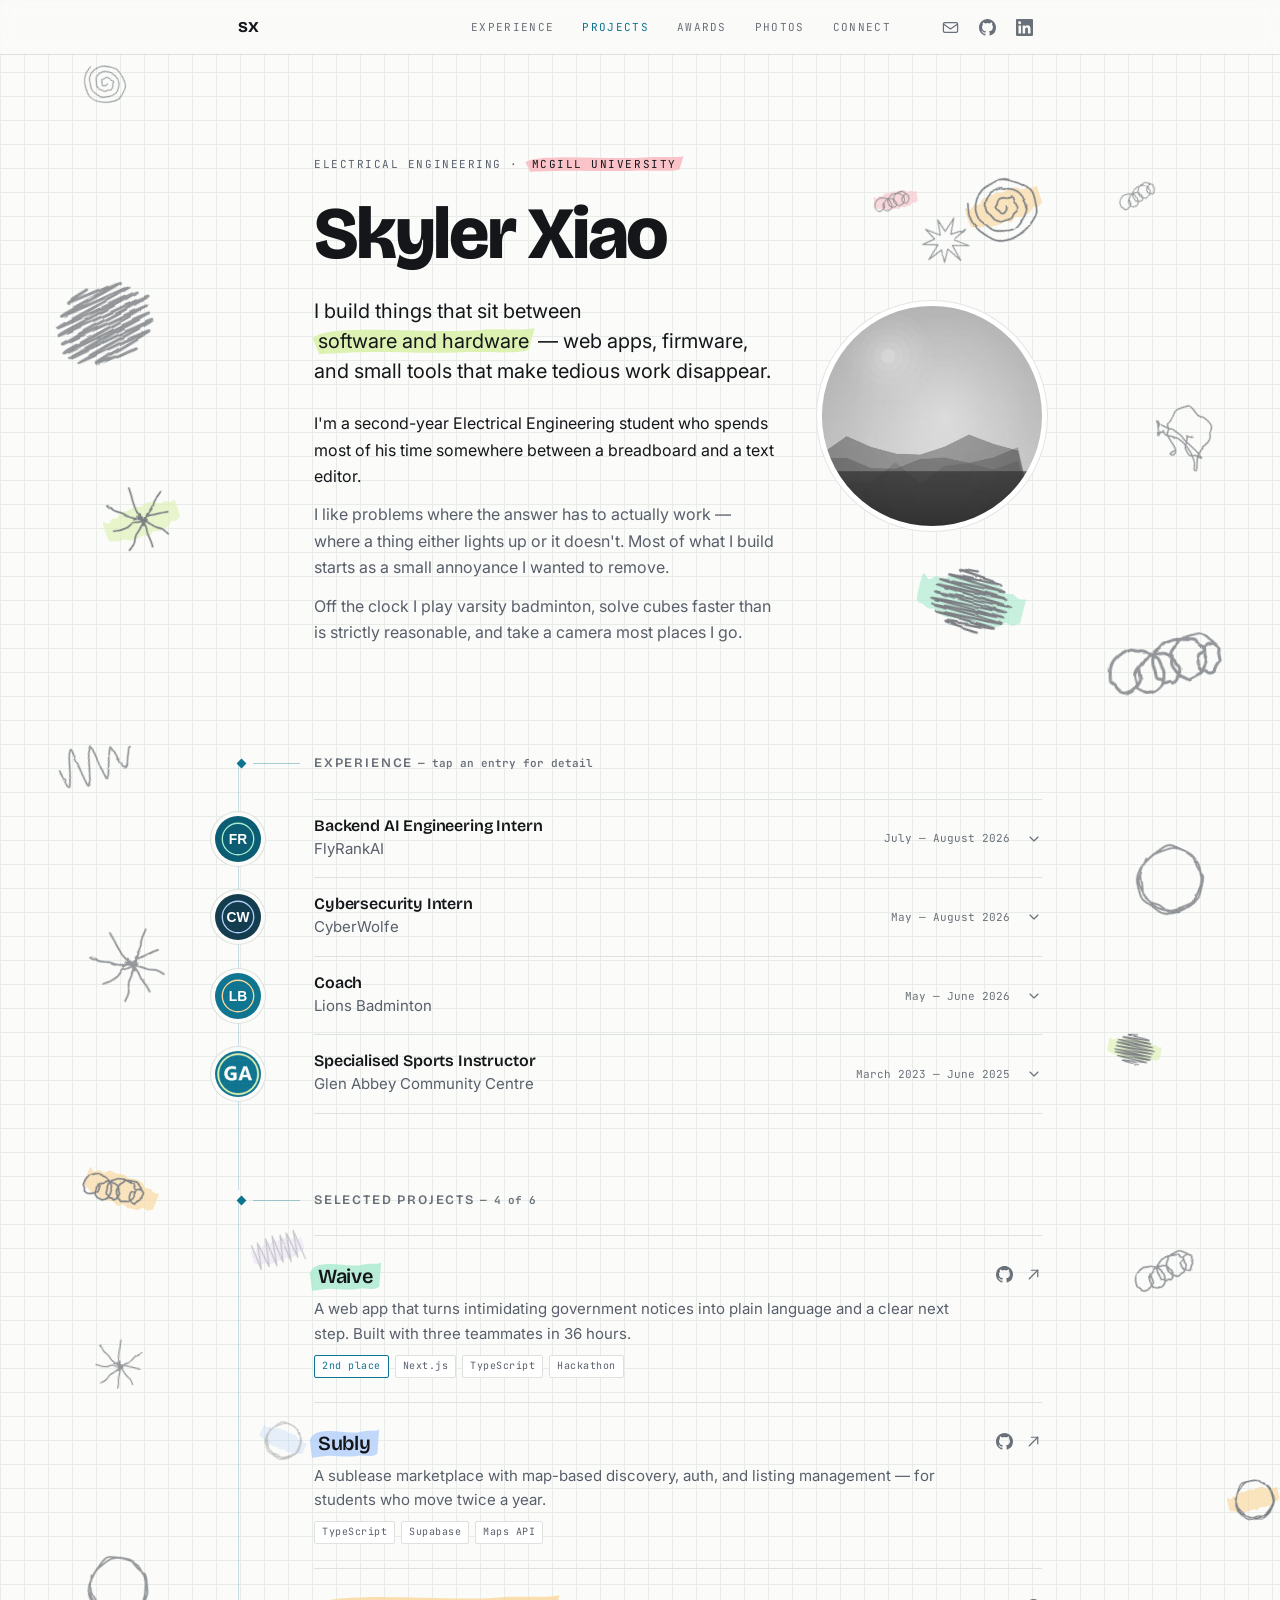
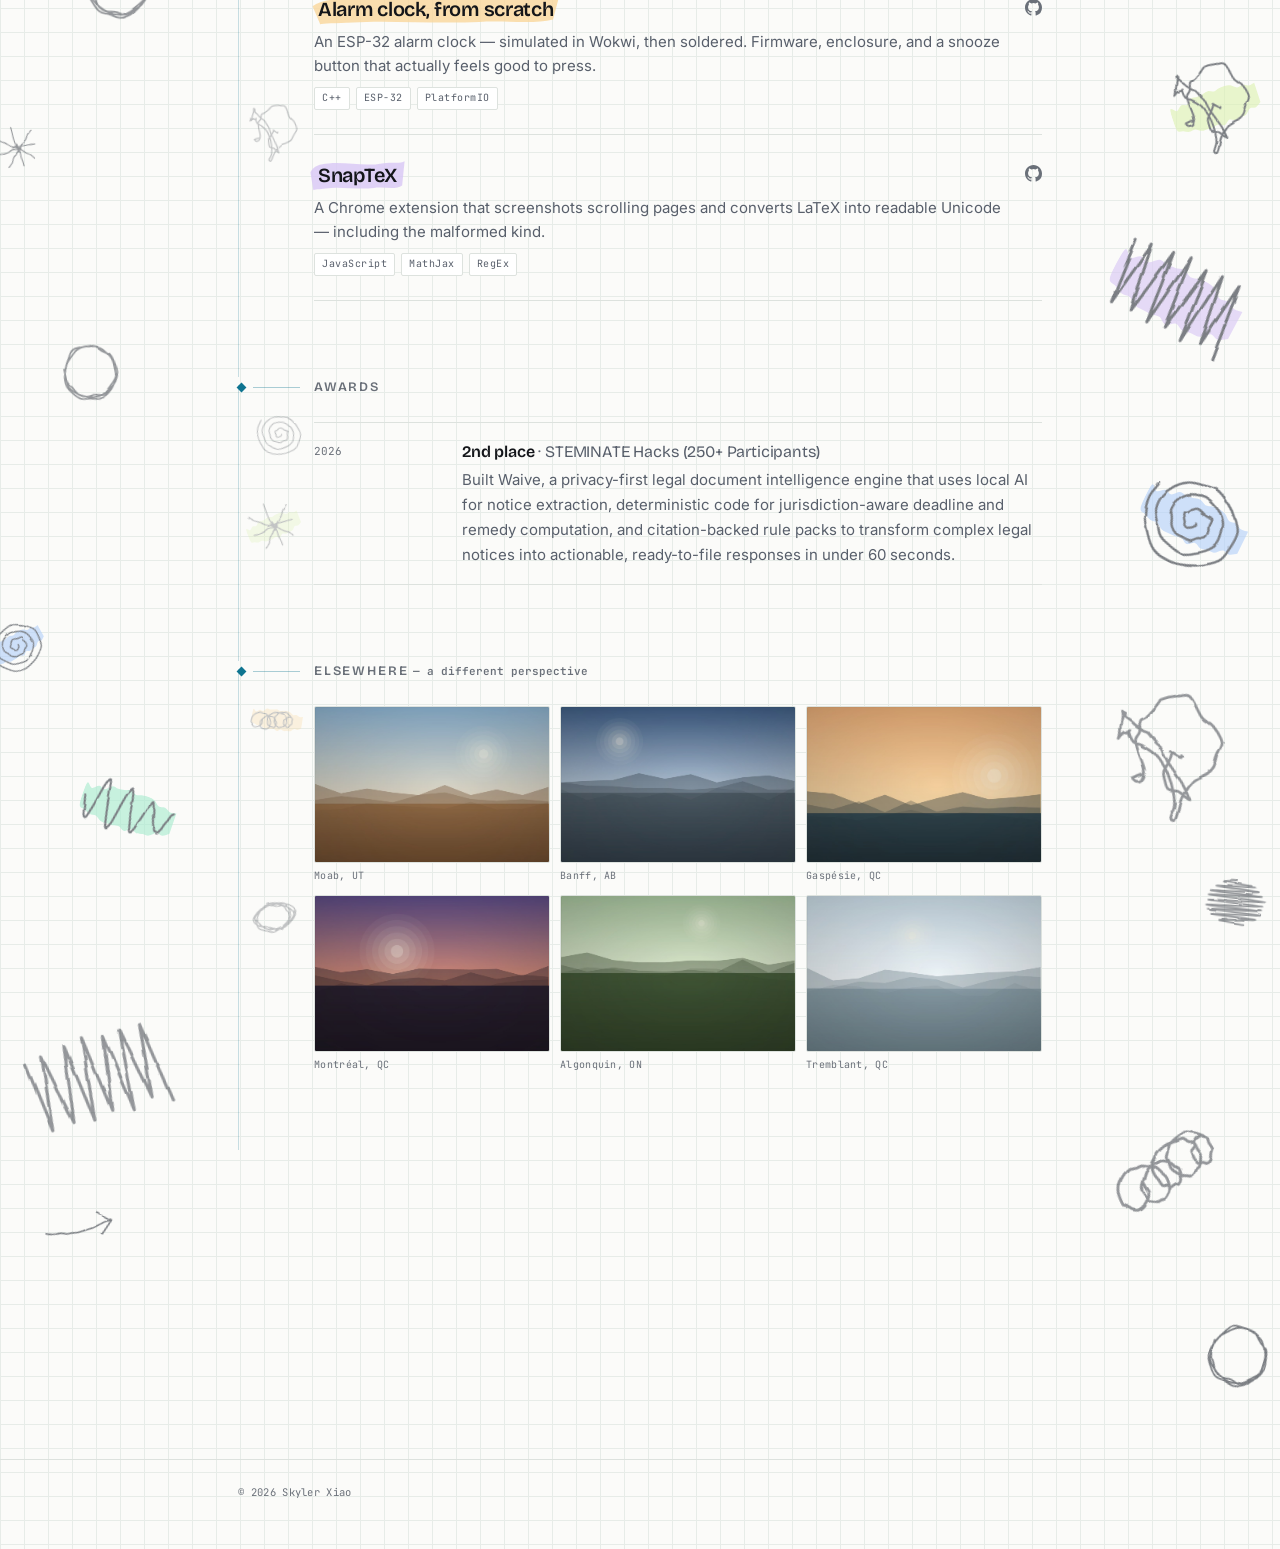
==== index.html @ d84a4ed4 "Some text changes and revert previous commit" ====
<!DOCTYPE html>
<html lang="en" class="no-js">
<head>
  <meta charset="UTF-8">
  <meta name="viewport" content="width=device-width, initial-scale=1.0">
  <title>Skyler Xiao — Electrical Engineering @ McGill</title>
  <meta name="description" content="Electrical Engineering student at McGill University building software, embedded systems, and data tools.">
  <meta name="author" content="Skyler Xiao">
  <link rel="canonical" href="https://skylerxiao.ca/">
  <meta name="theme-color" content="#FBFBF9">

  <!-- Flag JS as available before first paint, so the reveal animations can
       start hidden without risking a blank page. If script.js never runs
       (blocked, failed, errored) it never disarms this timer, and the page
       falls back to showing everything. -->
  <script>
    document.documentElement.className = 'js';
    window.revealFailsafe = setTimeout(function () {
      document.documentElement.className = 'no-js';
    }, 4000);
  </script>

  <!-- Open Graph / Twitter -->
  <meta property="og:type" content="website">
  <meta property="og:url" content="https://skylerxiao.ca/">
  <meta property="og:title" content="Skyler Xiao — Electrical Engineering @ McGill">
  <meta property="og:description" content="Electrical Engineering student at McGill University building software, embedded systems, and data tools.">
  <meta property="og:image" content="https://skylerxiao.ca/og-image.png">
  <meta property="og:image:width" content="1200">
  <meta property="og:image:height" content="630">
  <meta property="og:image:alt" content="Skyler Xiao — Electrical Engineering at McGill University">
  <meta property="og:site_name" content="Skyler Xiao">
  <meta name="twitter:card" content="summary_large_image">
  <meta name="twitter:title" content="Skyler Xiao — Electrical Engineering @ McGill">
  <meta name="twitter:description" content="Electrical Engineering student at McGill University building software, embedded systems, and data tools.">
  <meta name="twitter:image" content="https://skylerxiao.ca/og-image.png">

  <link rel="apple-touch-icon" sizes="180x180" href="/apple-touch-icon.png">
  <link rel="icon" type="image/png" sizes="32x32" href="/favicon-32x32.png">
  <link rel="icon" type="image/png" sizes="16x16" href="/favicon-16x16.png">
  <link rel="icon" href="/favicon.ico">
  <link rel="manifest" href="/site.webmanifest">
  <link rel="preconnect" href="https://fonts.googleapis.com">
  <link rel="preconnect" href="https://fonts.gstatic.com" crossorigin>
  <link href="https://fonts.googleapis.com/css2?family=Bricolage+Grotesque:opsz,wght@12..96,600;12..96,800&family=Inter:wght@400;500&family=JetBrains+Mono:wght@400;500&display=swap" rel="stylesheet">
  <link rel="stylesheet" href="style.css">

  <script type="application/ld+json">
  {
    "@context": "https://schema.org",
    "@type": "Person",
    "name": "Skyler Xiao",
    "url": "https://skylerxiao.ca/",
    "email": "mailto:skyler.xiao@mail.mcgill.ca",
    "jobTitle": "Electrical Engineering Student",
    "description": "Electrical Engineering student at McGill University building software, embedded systems, and data tools.",
    "alumniOf": {
      "@type": "CollegeOrUniversity",
      "name": "McGill University",
      "url": "https://www.mcgill.ca/"
    },
    "knowsAbout": ["Electrical Engineering", "Embedded Systems", "Software Development", "TypeScript", "Python", "C++"],
    "sameAs": [
      "https://github.com/skiller99668",
      "https://www.linkedin.com/in/skyler-xiao-434a28331"
    ]
  }
  </script>
</head>
<body>

<!-- ═══════════════════════════════════════════════════════════
     ICON SPRITE — defined once, referenced everywhere.
     Add an icon: drop a <symbol id="i-name"> here, then use
       <svg class="icon"><use href="#i-name"></use></svg>
     ═══════════════════════════════════════════════════════════ -->
<svg class="sprite" aria-hidden="true" focusable="false" xmlns="http://www.w3.org/2000/svg">
  <!-- Boil frames. Three copies of one noise field, differing only by seed,
       so the same path lands in three slightly different places. Cycling
       them is how hand-drawn animation "boils" — the drawing is the same,
       the hand is not. numOctaves layers fine grain over the slow wobble,
       so the line reads as pen rather than as a wavy vector. -->
  <filter id="boil-1" x="-25%" y="-25%" width="150%" height="150%" color-interpolation-filters="sRGB">
    <feTurbulence type="fractalNoise" baseFrequency="0.06" numOctaves="2" seed="3" result="n"/>
    <feDisplacementMap in="SourceGraphic" in2="n" scale="3" xChannelSelector="R" yChannelSelector="G"/>
  </filter>
  <filter id="boil-2" x="-25%" y="-25%" width="150%" height="150%" color-interpolation-filters="sRGB">
    <feTurbulence type="fractalNoise" baseFrequency="0.06" numOctaves="2" seed="17" result="n"/>
    <feDisplacementMap in="SourceGraphic" in2="n" scale="3" xChannelSelector="R" yChannelSelector="G"/>
  </filter>
  <filter id="boil-3" x="-25%" y="-25%" width="150%" height="150%" color-interpolation-filters="sRGB">
    <feTurbulence type="fractalNoise" baseFrequency="0.06" numOctaves="2" seed="31" result="n"/>
    <feDisplacementMap in="SourceGraphic" in2="n" scale="3" xChannelSelector="R" yChannelSelector="G"/>
  </filter>

  <symbol id="i-github" viewBox="0 0 24 24">
    <path fill="currentColor" stroke="none" d="M12 0C5.37 0 0 5.37 0 12c0 5.3 3.44 9.8 8.21 11.39.6.11.79-.26.79-.58v-2.23c-3.34.73-4.03-1.42-4.03-1.42-.55-1.39-1.34-1.76-1.34-1.76-1.09-.74.08-.73.08-.73 1.21.09 1.84 1.24 1.84 1.24 1.07 1.83 2.81 1.3 3.49 1 .11-.78.42-1.31.76-1.61-2.66-.3-5.47-1.33-5.47-5.93 0-1.31.47-2.38 1.24-3.22-.13-.3-.54-1.52.11-3.18 0 0 1.01-.32 3.3 1.23a11.5 11.5 0 0 1 6.01 0c2.29-1.55 3.3-1.23 3.3-1.23.65 1.66.24 2.88.12 3.18.77.84 1.23 1.91 1.23 3.22 0 4.61-2.81 5.62-5.48 5.92.43.37.82 1.1.82 2.22v3.29c0 .32.19.7.8.58A12 12 0 0 0 24 12c0-6.63-5.37-12-12-12z"/>
  </symbol>
  <symbol id="i-linkedin" viewBox="0 0 24 24">
    <path fill="currentColor" stroke="none" d="M20.45 20.45h-3.56v-5.57c0-1.33-.02-3.04-1.85-3.04-1.85 0-2.14 1.45-2.14 2.94v5.67H9.35V9h3.41v1.56h.05c.48-.9 1.64-1.85 3.37-1.85 3.6 0 4.27 2.37 4.27 5.46v6.28zM5.34 7.43a2.07 2.07 0 1 1 0-4.13 2.07 2.07 0 0 1 0 4.13zm1.78 13.02H3.56V9h3.56v11.45zM22.22 0H1.77C.79 0 0 .77 0 1.73v20.54C0 23.23.79 24 1.77 24h20.45c.98 0 1.78-.77 1.78-1.73V1.73C24 .77 23.2 0 22.22 0z"/>
  </symbol>
  <!-- Three overlapping dots. Filled flat they merge into one blob, so
       fill-rule evenodd punches the overlaps out — which is how the mark
       reads when it has one colour instead of three. -->
  <symbol id="i-letterboxd" viewBox="0 0 24 24">
    <path fill="currentColor" stroke="none" fill-rule="evenodd" d="M1.2 12a5.4 5.4 0 1 0 10.8 0 5.4 5.4 0 1 0-10.8 0M6.6 12a5.4 5.4 0 1 0 10.8 0 5.4 5.4 0 1 0-10.8 0M12 12a5.4 5.4 0 1 0 10.8 0 5.4 5.4 0 1 0-10.8 0"/>
  </symbol>
  <symbol id="i-devpost" viewBox="0 0 24 24">
    <path fill="currentColor" stroke="none" d="M6.002 1.61L0 12.004 6.002 22.39h11.996L24 12.004 17.998 1.61H6.002zm1.593 4.084h3.947c3.605 0 6.276 1.695 6.276 6.31 0 4.436-3.21 6.302-6.456 6.302H7.595V5.694zm2.517 2.449v7.714h1.241c2.646 0 3.862-1.55 3.862-3.861.009-2.569-1.096-3.853-3.767-3.853H10.112z"/>
  </symbol>
  <symbol id="i-instagram" viewBox="0 0 24 24">
    <path fill="currentColor" stroke="none" d="M12 2.16c3.2 0 3.58.01 4.85.07 1.17.05 1.8.25 2.23.41.56.22.96.48 1.38.9.42.42.68.82.9 1.38.16.42.36 1.06.41 2.23.06 1.27.07 1.65.07 4.85s-.01 3.58-.07 4.85c-.06 1.17-.26 1.8-.42 2.23-.22.56-.48.96-.9 1.38-.42.42-.82.68-1.38.9-.42.16-1.07.36-2.24.41-1.27.06-1.65.07-4.86.07s-3.59-.01-4.86-.07c-1.17-.06-1.82-.26-2.24-.42-.57-.22-.96-.48-1.38-.9-.42-.42-.69-.82-.9-1.38-.16-.42-.36-1.07-.42-2.24-.04-1.26-.06-1.65-.06-4.84s.02-3.59.06-4.86c.06-1.17.26-1.81.42-2.23.21-.57.48-.96.9-1.38.42-.42.81-.69 1.38-.9.42-.17 1.05-.36 2.22-.42 1.28-.05 1.65-.06 4.86-.06zM12 0C8.74 0 8.33.02 7.05.07c-1.28.06-2.15.26-2.91.56-.79.3-1.46.72-2.13 1.38C1.34 2.68.93 3.35.63 4.14.33 4.9.13 5.78.07 7.05.01 8.33 0 8.74 0 12s.02 3.67.07 4.95c.06 1.28.26 2.15.56 2.91.31.79.72 1.46 1.38 2.13.67.67 1.34 1.08 2.13 1.38.76.3 1.64.5 2.91.56C8.33 23.99 8.74 24 12 24s3.67-.02 4.95-.07c1.28-.06 2.15-.26 2.91-.56.79-.31 1.46-.72 2.13-1.38.67-.67 1.08-1.34 1.38-2.13.3-.76.5-1.64.56-2.91.06-1.28.07-1.69.07-4.95s-.02-3.67-.07-4.95c-.06-1.28-.26-2.15-.56-2.91-.31-.79-.72-1.46-1.38-2.13C21.32 1.35 20.65.93 19.86.63c-.76-.3-1.64-.5-2.91-.56C15.67.01 15.26 0 12 0zm0 5.84a6.16 6.16 0 1 0 0 12.32 6.16 6.16 0 0 0 0-12.32zM12 16a4 4 0 1 1 0-8 4 4 0 0 1 0 8zm7.85-10.41a1.44 1.44 0 1 1-2.88 0 1.44 1.44 0 0 1 2.88 0z"/>
  </symbol>
  <symbol id="i-spotify" viewBox="0 0 24 24">
    <path fill="currentColor" stroke="none" d="M12 0C5.4 0 0 5.4 0 12s5.4 12 12 12 12-5.4 12-12S18.66 0 12 0zm5.52 17.34c-.24.36-.66.48-1.02.24-2.82-1.74-6.36-2.1-10.56-1.14-.42.12-.78-.18-.9-.54-.12-.42.18-.78.54-.9 4.56-1.02 8.52-.6 11.64 1.32.42.18.48.66.3 1.02zm1.44-3.3c-.3.42-.84.6-1.26.3-3.24-1.98-8.16-2.58-11.94-1.38-.48.12-1.02-.12-1.14-.6-.12-.48.12-1.02.6-1.14 4.32-1.32 9.72-.66 13.44 1.62.36.18.54.78.3 1.2zm.12-3.36C15.24 8.4 8.82 8.16 5.16 9.3c-.6.18-1.2-.18-1.38-.72-.18-.6.18-1.2.72-1.38 4.26-1.26 11.28-1.02 15.72 1.62.54.3.72 1.02.42 1.56-.3.42-1.02.6-1.56.3z"/>
  </symbol>
  <symbol id="i-mail" viewBox="0 0 24 24">
    <path d="M4 5h16a2 2 0 0 1 2 2v10a2 2 0 0 1-2 2H4a2 2 0 0 1-2-2V7a2 2 0 0 1 2-2z"/>
    <polyline points="22,7 12,14 2,7"/>
  </symbol>
  <symbol id="i-download" viewBox="0 0 24 24">
    <path d="M12 3v12"/><polyline points="7,10 12,15 17,10"/><path d="M3 20h18"/>
  </symbol>
  <symbol id="i-arrow" viewBox="0 0 24 24">
    <line x1="6" y1="18" x2="18" y2="6"/><polyline points="9,6 18,6 18,15"/>
  </symbol>
  <symbol id="i-chev" viewBox="0 0 24 24">
    <polyline points="6,9 12,15 18,9"/>
  </symbol>

  <!-- ── Margin doodles ──────────────────────────────────────
       Biro scrawl: the marks you make in a margin while thinking
       about something else. Each one is a continuous gesture that
       overshoots and doubles back without ever closing on itself
       — a lap that lands exactly on the one before it reads as
       drawn, not as scribbled, so every lap is jittered off the
       last.

       Generated rather than drawn by hand, from a seeded noise
       walk, because that irregularity is the whole effect and
       hand-authored curves come out far too tidy. To reshape
       one, edit its function in tools/gen-doodles.mjs and paste
       the output back over this block — don't nudge the numbers
       here, they are output and won't survive the next re-emit.

       Stroke only, no fills: these are lines, not figures. Stroke
       styling lives in CSS; `currentColor` picks up --pencil.    -->

  <!-- Fast oval scrawl, laps drifting off each other. -->
  <symbol id="d-scrawl" viewBox="0 0 100 100">
    <path d="M82.8 49.6C82.1 51.1 80.7 55.8 78.7 58.4C76.7 61 74 63.4 70.8 65.3C67.7 67.1 63.9 68.4 59.8 69.5C55.6 70.6 50.5 72.5 46 71.8C41.4 71.1 36.8 67.1 32.6 65.3C28.3 63.5 23.6 63 20.6 61.1C17.6 59.2 15.6 56.3 14.7 53.8C13.8 51.4 13.8 48.8 15.4 46.6C17 44.3 21.1 42.6 24.3 40.4C27.5 38.3 31 35.4 34.6 33.6C38.2 31.8 42.1 30 46.1 29.7C50 29.5 54.3 31.2 58.1 32.1C61.9 33 66.6 33.4 69 35.1C71.4 36.8 71.4 39.4 72.4 42C73.5 44.6 75.5 47.5 75.2 50.5C74.9 53.6 72 57.1 70.7 60.2C69.5 63.3 69.8 67 67.6 69.2C65.4 71.3 61 72.5 57.4 73C53.8 73.4 49.7 72.2 45.8 71.8C41.9 71.3 37.5 71.8 34.1 70.3C30.7 68.7 27.8 65.3 25.6 62.6C23.3 59.9 22.1 57.1 20.6 54.3C19.1 51.6 15.9 48.7 16.3 46.3C16.7 43.8 20.1 41.7 23.1 39.6C26.1 37.6 30.4 35.2 34.4 34.1C38.4 32.9 42.9 32.4 47.3 32.5C51.7 32.5 56.9 33.6 60.9 34.3C64.9 35 67.9 35.3 71.2 36.8C74.5 38.3 78.5 40.6 80.6 43.2C82.7 45.8 84.1 49.2 83.8 52.4C83.4 55.5 81 59.2 78.3 62C75.7 64.8 71.6 67.3 67.9 69.2C64.2 71.2 60.2 73.1 56.3 73.6C52.4 74 48.6 72.7 44.6 71.9C40.7 71.1 35.6 70.2 32.5 68.9C29.4 67.5 28.1 66.2 26.1 63.8C24.2 61.5 21.7 57.7 20.9 54.8C20.2 52 20.6 49.2 21.7 46.6C22.8 43.9 25.5 41.1 27.6 39.1C29.7 37 31.4 35.4 34.4 34.2C37.5 33.1 42.2 32.3 46 32.2C49.8 32.1 53.6 32.5 57.2 33.6C60.9 34.7 65.1 37.2 68 39C70.9 40.7 72.4 41.8 74.4 44.1C76.4 46.3 79.6 49.7 80.1 52.5C80.7 55.4 79.5 58.5 77.6 61C75.6 63.6 72 65.8 68.3 67.8C64.7 69.7 60.1 71.1 55.6 72.5C51.1 73.9 45.7 76.4 41.5 76.3C37.3 76.1 34 73.5 30.3 71.7C26.6 69.8 21.5 67.9 19.5 65.2C17.4 62.5 18.4 58.7 18 55.7C17.7 52.6 16.3 49.3 17.5 46.7C18.7 44.2 22 42.4 25.1 40.4C28.3 38.4 32.7 36.1 36.3 34.8C39.8 33.6 42.9 32.7 46.2 33.1C49.5 33.5 52.8 36 56.2 37.1C59.7 38.1 64.5 37.8 66.8 39.4C69 41 68.3 44.2 69.6 46.7C70.8 49.1 73.7 51.5 74.2 53.9C74.7 56.2 74.2 58.6 72.4 60.8C70.5 63.1 65.9 65.5 63.1 67.4C60.2 69.3 58.5 71.1 55.4 72.3C52.4 73.5 46.5 74.1 44.7 74.5"/>
  </symbol>

  <!-- Spiral wound outward from the middle. -->
  <symbol id="d-coil" viewBox="0 0 100 100">
    <path d="M52.8 50C52.9 50.2 53.3 50.8 53.3 51.2C53.3 51.6 52.9 51.9 52.7 52.4C52.4 52.8 52.4 53.5 52 54C51.6 54.5 51 54.9 50.3 55.4C49.5 55.9 48.4 56.9 47.5 57C46.5 57.1 45.1 56.7 44.5 56.1C43.8 55.4 43.9 54.1 43.4 53.2C42.9 52.4 42.1 51.8 41.6 50.8C41 49.8 39.9 48.3 40.1 47.3C40.3 46.3 42.1 45.8 42.9 44.8C43.7 43.9 43.9 42.7 44.8 41.7C45.7 40.8 46.9 39.4 48.2 39C49.5 38.6 51.2 39 52.6 39.4C54 39.7 54.9 40.6 56.6 41.1C58.2 41.6 61.4 41.2 62.5 42.2C63.6 43.3 62.6 45.8 63 47.5C63.4 49.2 64.7 50.7 64.9 52.5C65.2 54.3 65.3 56.9 64.3 58.3C63.2 59.8 60.5 60.1 58.8 61.3C57.2 62.5 56.1 64.8 54.3 65.5C52.5 66.3 50.1 65.8 47.9 65.8C45.7 65.7 43.1 66.1 40.9 65.4C38.8 64.6 36.6 63.1 35.2 61.4C33.8 59.7 33.3 57.4 32.3 55.2C31.2 53.1 29.2 50.9 28.8 48.5C28.4 46.1 29 43.2 29.9 40.8C30.8 38.3 32.3 35.6 34.3 33.7C36.3 31.8 39.2 30.5 41.9 29.5C44.6 28.5 47.7 27.6 50.6 27.7C53.4 27.8 56.3 29 59.1 30C61.9 31.1 64.8 32.1 67.2 33.8C69.5 35.6 71.7 38.1 73.1 40.6C74.5 43.2 75.2 46.3 75.6 49.4C76.1 52.4 76.6 56 75.8 58.9C74.9 61.9 72.6 64.8 70.4 67.3C68.2 69.7 65.4 71.7 62.4 73.6C59.4 75.5 55.9 78.1 52.4 78.6C48.8 79.2 44.7 78 41 77C37.3 76 33.2 75.1 30.2 72.9C27.2 70.7 25.5 67.1 23.3 64C21.1 60.8 18.1 57.6 17.1 54C16.1 50.3 16.1 45.9 17 42C17.9 38.2 19.8 34.2 22.3 30.9C24.7 27.7 28.1 24.5 31.7 22.5C35.3 20.5 39.8 19.9 44 19C48.3 18.2 52.9 16.8 57.1 17.4C61.2 18.1 65.4 20.5 69 22.8C72.7 25 76.1 27.7 79.1 30.9C82.2 34.1 85.9 37.7 87.3 41.8C88.7 45.9 88 50.8 87.5 55.3C87 59.9 86.7 65.1 84.5 69C82.2 72.9 77.8 76.1 73.9 78.9C70 81.7 65.6 83.9 60.9 85.6C56.2 87.3 51 88.9 45.9 88.9C40.7 89 34.6 88.1 30.2 85.8C25.7 83.5 22.2 79 19 75.1C15.7 71.3 12.6 67.2 10.7 62.7C8.7 58.2 7.5 53 7.4 48C7.4 43.1 9.8 35.5 10.3 32.9"/>
  </symbol>

  <!-- Squiggle, no two humps the same. -->
  <symbol id="d-wave" viewBox="0 0 100 100">
    <path d="M7 49.6C7.3 50.8 8.2 54.5 8.9 57.1C9.5 59.6 10.1 62.9 10.7 64.9C11.4 66.8 12 68.3 12.6 68.9C13.2 69.5 13.9 69.6 14.5 68.4C15.1 67.3 15.7 64.3 16.3 61.7C17 59.2 17.6 56.5 18.2 53.3C18.8 50.1 19.5 45.8 20.1 42.4C20.7 39.1 21.3 35.5 22 33.2C22.6 30.9 23.2 29.6 23.8 28.7C24.4 27.7 25.1 26.3 25.7 27.5C26.3 28.7 26.9 33 27.6 36.1C28.2 39.1 28.8 42.5 29.4 45.9C30.1 49.2 30.7 52.9 31.3 56.1C31.9 59.3 32.6 62.3 33.2 65C33.8 67.7 34.4 71 35 72.2C35.7 73.3 36.3 72.8 36.9 72C37.5 71.2 38.2 69.7 38.8 67.2C39.4 64.8 40 60.6 40.7 57.2C41.3 53.8 41.9 50 42.5 46.6C43.1 43.2 43.8 39.2 44.4 36.8C45 34.4 45.6 33.6 46.3 32.3C46.9 31.1 47.5 29.2 48.1 29.3C48.8 29.5 49.4 31.1 50 33.1C50.6 35.1 51.2 38.3 51.9 41.4C52.5 44.6 53.1 48.9 53.7 51.9C54.4 54.9 55 57 55.6 59.5C56.2 62 56.9 65.4 57.5 66.8C58.1 68.2 58.7 68.2 59.3 67.9C60 67.6 60.6 66.7 61.2 65.1C61.8 63.5 62.5 60.6 63.1 58.3C63.7 56 64.3 53.6 65 51.1C65.6 48.7 66.2 45.4 66.8 43.4C67.4 41.4 68.1 40.7 68.7 39.2C69.3 37.7 69.9 34.5 70.6 34.4C71.2 34.3 71.8 37.3 72.4 38.6C73.1 39.8 73.7 40.1 74.3 41.8C74.9 43.5 75.6 46.8 76.2 48.8C76.8 50.8 77.4 51.9 78 53.9C78.7 55.8 79.3 59.2 79.9 60.4C80.5 61.7 81.2 61.1 81.8 61.3C82.4 61.5 83 62 83.7 61.5C84.3 61 84.9 60.1 85.5 58.4C86.1 56.7 86.8 53.4 87.4 51.4C88 49.5 88.6 48.4 89.3 46.7C89.9 44.9 90.5 42.3 91.1 41C91.8 39.7 92.7 39.4 93 39.1"/>
  </symbol>

  <!-- Scratched asterisk, arms overshooting the cross. -->
  <symbol id="d-burst" viewBox="0 0 100 100">
    <path d="M41.2 45.8C42.6 45.8 46.7 45.8 49.5 45.8C52.2 45.9 55 46 57.8 46.2C60.5 46.4 63.3 46.9 66.1 47.2C68.8 47.4 71.6 47.6 74.3 47.9C77.1 48.2 81.2 48.8 82.6 49M45.9 43.1C47 44 50.3 46.8 52.2 48.8C54.2 50.9 55.7 53.3 57.6 55.5C59.5 57.7 61.2 59.9 63.4 61.8C65.5 63.7 68.4 64.8 70.4 66.9C72.3 69 74.3 73 75 74.3M50.1 41C50.3 42.4 50.9 46.6 51.2 49.4C51.6 52.2 52.3 55 52.4 57.8C52.4 60.6 51.7 63.4 51.7 66.2C51.8 69 52.5 71.8 52.7 74.6C52.9 77.4 52.7 81.6 52.7 83M58.6 43.9C57.4 45.1 53.9 48.4 51.7 50.7C49.5 53 47.6 55.7 45.3 57.9C43 60.2 39.9 61.7 37.8 64.1C35.7 66.6 34.9 70.3 32.8 72.7C30.7 75.1 26.3 77.7 25.1 78.6M56.2 49.9C54.8 50 50.6 50.5 47.8 50.3C44.9 50.1 42 48.5 39.2 48.8C36.4 49.1 33.7 51.4 31 52C28.2 52.6 25.4 52.6 22.5 52.5C19.7 52.3 15.4 51.4 14 51.2M54.7 52.7C53.4 51.7 49.5 48.5 46.7 46.6C43.9 44.8 40.5 43.6 37.9 41.5C35.2 39.5 33.4 36.5 30.9 34.3C28.4 32.1 25.1 30.8 22.7 28.5C20.3 26.1 17.8 21.5 16.8 20.1M50 55.8C50 54.2 50.3 49.3 49.9 46.1C49.4 43 47.8 39.9 47.3 36.7C46.8 33.5 46.9 30.3 46.8 27.1C46.8 23.9 47.1 20.7 47.2 17.5C47.2 14.3 47.2 9.5 47.2 7.9M45.5 56.9C46.8 55.8 50.9 52.8 53.3 50.5C55.7 48.2 57.6 45.3 60.1 43.1C62.5 40.8 65.7 39.3 68 36.9C70.4 34.5 71.7 31 74 28.6C76.4 26.2 80.8 23.6 82.2 22.6"/>
  </symbol>

  <!-- Loop-de-loop chain, the kind that fills a margin. -->
  <symbol id="d-loops" viewBox="0 0 100 100">
    <path d="M24.1 52.6C24.1 53.3 24.2 55.4 24.3 56.7C24.4 58 24.9 59.1 24.5 60.4C24.1 61.6 22.8 63.2 21.8 64.2C20.9 65.1 19.7 65.6 18.8 66.2C18 66.7 17.7 67.2 16.6 67.5C15.5 67.9 13.6 68.4 12.3 68.3C11 68.2 9.9 67.6 8.9 66.8C8 66.1 7.5 64.8 6.8 63.9C6.1 63 5.1 62.8 4.7 61.6C4.4 60.5 4.5 58.5 4.6 56.9C4.7 55.4 4.9 53.7 5.2 52.3C5.6 50.9 6.2 49.6 6.8 48.6C7.4 47.6 7.8 47.1 8.8 46.2C9.9 45.2 11.6 43.9 13.2 43C14.9 42.1 16.7 41 18.6 40.9C20.4 40.7 22.6 41.8 24.2 42C25.8 42.2 26.5 41.6 27.9 42.1C29.3 42.6 31.3 44 32.7 45C34.2 46.1 35.5 47 36.5 48.4C37.4 49.9 38 52.3 38.5 53.6C39 55 39.4 55.3 39.5 56.5C39.7 57.7 39.5 59.4 39.2 60.9C38.9 62.3 38.4 64.1 37.8 65.3C37.3 66.4 36.5 67 35.6 67.6C34.8 68.3 33.7 69.2 32.7 69.4C31.6 69.6 30.4 69.1 29.4 69C28.5 69 28.1 69.4 27.2 69.1C26.3 68.9 24.9 68 24 67.4C23.2 66.8 22.5 66.7 22.1 65.6C21.7 64.5 21.7 62.1 21.5 60.7C21.3 59.3 21 58.3 21.1 57.3C21.2 56.4 21.4 55.7 21.9 54.8C22.5 53.9 23.5 52.7 24.4 51.8C25.2 50.8 26.2 50 26.9 49.2C27.7 48.4 27.8 47.7 29 47C30.2 46.2 32.5 45 34 44.8C35.4 44.5 36.6 45.4 37.8 45.5C38.9 45.7 40 45.3 41.1 45.5C42.2 45.8 43.4 46.2 44.4 46.9C45.3 47.7 46.4 49.1 47 50C47.5 50.8 47.3 51.3 47.7 52.1C48.2 52.8 49.4 53.6 49.7 54.4C50.1 55.3 49.9 56.3 49.8 57.2C49.7 58 49.3 58.7 49 59.6C48.7 60.5 48.7 61.8 48.1 62.6C47.5 63.4 46.3 64.3 45.5 64.5C44.7 64.6 44.3 63.4 43.3 63.3C42.3 63.2 40.4 64.1 39.5 63.9C38.5 63.6 38.5 62.2 37.7 61.7C36.9 61.1 35.3 61.5 34.7 60.5C34.1 59.5 34.2 57 33.9 55.6C33.6 54.2 33.2 53.2 33 51.9C32.9 50.7 32.8 49.2 33.1 47.9C33.4 46.6 34 45.1 34.8 44C35.5 42.9 36.7 42.4 37.8 41.5C38.8 40.7 39.8 39.5 41.3 38.7C42.7 38 45.1 37.3 46.7 36.9C48.3 36.5 49.3 36.4 50.9 36.5C52.4 36.5 54.3 36.9 55.9 37.2C57.6 37.4 59.5 37.4 60.8 38.2C62 39 62.2 41 63.3 42C64.3 43 66.3 43 66.9 44.2C67.6 45.3 66.9 47.3 67.1 48.8C67.2 50.3 68.1 51.6 67.9 53.1C67.6 54.5 66.3 56.3 65.6 57.5C64.8 58.6 64.4 59.3 63.6 59.9C62.7 60.4 61.8 60.3 60.5 60.8C59.1 61.3 56.5 62.7 55.3 62.9C54.1 63.2 54.1 62.6 53.2 62.1C52.2 61.6 50.8 60.9 49.8 60C48.8 59.2 48 58.2 47.3 56.9C46.5 55.7 45.3 54 45.1 52.4C44.8 50.9 45.6 49.1 45.8 47.7C45.9 46.3 45.6 45.4 46.1 44.3C46.6 43.2 47.8 42.3 48.6 41.1C49.4 40 49.9 38.3 51 37.4C52.1 36.6 53.7 36.2 55.2 35.8C56.7 35.4 58.5 35.1 60.1 34.8C61.7 34.6 63.5 34 64.9 34.3C66.3 34.5 67.2 35.7 68.4 36.5C69.6 37.3 71 38.4 72 39.2C72.9 40.1 73.4 40.8 74.3 41.6C75.1 42.5 76.6 43.1 77.1 44.1C77.5 45.2 76.7 46.5 76.7 48C76.8 49.4 77.3 51.7 77.2 52.7C77.1 53.8 76.5 53.7 75.9 54.4C75.4 55 74.7 55.9 74.1 56.8C73.6 57.7 73.2 59 72.4 59.6C71.6 60.1 70.3 60.3 69.4 60.1C68.5 59.9 68.1 58.9 67.2 58.4C66.3 58 64.7 57.8 64.1 57.5C63.5 57.1 63.7 57.2 63.5 56.5C63.2 55.9 62.6 54.4 62.4 53.6C62.3 52.8 62.4 52.6 62.4 51.6C62.3 50.6 61.7 48.8 62.3 47.8C62.8 46.9 64.8 46.8 65.5 46.1C66.3 45.4 66.2 44.4 66.8 43.6C67.5 42.9 68.5 42.1 69.7 41.7C70.8 41.2 73 41.1 73.6 41"/>
  </symbol>

  <!-- Ring gone round twice and a half. -->
  <symbol id="d-ring" viewBox="0 0 100 100">
    <path d="M83.5 50.2C83.4 52.2 83.9 58.1 82.9 61.9C81.8 65.7 79.7 69.7 77.4 72.9C75.1 76.2 72.3 79.1 69 81.3C65.6 83.6 61.2 86 57.3 86.4C53.3 86.8 49.3 84.7 45.3 83.9C41.3 83.1 36.7 83.6 33.3 81.8C29.9 80.1 27.3 76.4 24.9 73.5C22.5 70.5 20 67.5 18.8 64.1C17.6 60.7 17.4 56.6 17.7 53.1C17.9 49.5 19.4 46.2 20.6 43C21.8 39.8 22.8 36.6 24.7 33.7C26.6 30.9 29.4 28.5 32 26C34.6 23.6 37.1 20.7 40.3 19.2C43.5 17.6 47.3 17 51.1 16.9C54.9 16.8 59.7 16.9 63.2 18.5C66.7 20 68.9 23.6 71.9 26C74.9 28.5 79 30.1 81.1 33.2C83.2 36.3 83.7 40.6 84.5 44.6C85.3 48.6 86.5 53 85.9 57C85.3 61 83.3 65.3 81.1 68.4C78.9 71.6 75.6 73.5 72.6 75.8C69.6 78.1 66.6 81.4 63 82.1C59.5 82.8 55 80.2 51.4 80C47.8 79.7 44.5 81.2 41.2 80.6C37.9 80 34 78.4 31.6 76.2C29.1 74 28.3 70.4 26.4 67.5C24.6 64.5 21.7 61.6 20.5 58.3C19.3 55.1 18.9 51.4 19.2 47.9C19.5 44.5 20.8 41.2 22.2 37.9C23.6 34.6 25.4 31.5 27.5 28.2C29.6 24.9 31.5 20.2 34.9 18.3C38.2 16.4 43.4 16.9 47.5 16.9C51.7 16.8 55.6 17.3 59.5 18.2C63.4 19.1 67.9 20 71 22.2C74.1 24.3 76.2 28.2 78.1 31.3C80 34.5 81.5 37.5 82.4 40.9C83.2 44.3 83.2 48.3 83.2 51.8C83.3 55.4 83.8 59.2 82.6 62.3C81.4 65.4 78.3 67.8 75.9 70.3C73.5 72.8 71 75.2 68.3 77.2C65.5 79.2 62.8 81.5 59.5 82.4C56.3 83.4 52.4 83.2 48.8 82.8C45.3 82.3 41.5 81 38.2 79.5C35 78 31.9 76.3 29.1 73.8C26.2 71.4 22.7 68.3 21.2 64.8C19.6 61.3 20 57.1 19.7 53.1C19.4 49.1 19.3 42.9 19.2 40.9"/>
  </symbol>

  <!-- Hard zigzag, one flick back and forth. -->
  <symbol id="d-zigzag" viewBox="0 0 100 100">
    <path d="M8.6 28.2L13.6 73L19.7 26.7L28 71.7L35.1 23.8L41.1 73.9L47.3 22.1L53.1 70.4L60.9 24.3L66.9 73.8L71.9 22.2L80 69.7L84.9 23L91.9 75.9"/>
  </symbol>

  <!-- Blotted-out blob, filled row by row. -->
  <symbol id="d-blob" viewBox="0 0 100 100">
    <path d="M49.6 25.1C47.2 25.5 31.5 26.4 35.2 27.3C38.9 28.2 73.1 29.5 71.7 30.4C70.3 31.3 25.9 31.8 26.5 32.7C27.2 33.6 76.8 34.9 75.7 35.9C74.7 36.8 19.6 37.6 20.3 38.5C20.9 39.4 80 40.4 79.7 41.2C79.4 42 17.7 42.4 18.5 43.3C19.3 44.3 84.5 45.9 84.5 46.9C84.5 47.9 19 48.4 18.5 49.3C18 50.2 81.7 51.4 81.3 52.4C81 53.4 16.7 54.4 16.6 55.2C16.4 56.1 80 56.8 80.3 57.5C80.7 58.3 18.7 58.9 18.6 59.7C18.5 60.5 78.8 61.5 79.6 62.5C80.4 63.4 24.2 64.5 23.3 65.4C22.5 66.2 72.8 66.8 74.4 67.8C76.1 68.8 35.4 70.3 33.2 71.4C31 72.4 56.6 73.7 61.3 74.1"/>
  </symbol>

  <!-- Arrow with a bent shaft and a two-stroke head. -->
  <symbol id="d-arrow" viewBox="0 0 100 100">
    <path d="M10 72C11 71.8 14.1 71.4 16.2 70.8C18.2 70.2 20.3 69.4 22.3 68.5C24.4 67.6 26.4 66 28.5 65.4C30.6 64.8 32.6 65.3 34.7 64.7C36.7 64 38.8 62.3 40.8 61.3C42.9 60.4 44.9 60.1 47 59C49.1 57.9 51.1 56.2 53.2 54.8C55.2 53.4 57.3 52.2 59.3 50.8C61.4 49.4 63.4 48.1 65.5 46.3C67.6 44.5 69.6 42.1 71.7 40.2C73.7 38.3 75.8 36.2 77.8 34.7C79.9 33.2 83 31.6 84 31M63 27L84 31M78 51L84 31"/>
  </symbol>

  <!-- Spiky star, reach alternating. -->
  <symbol id="d-star" viewBox="0 0 100 100">
    <path d="M50 7.5L55.2 35.8L76.3 18.6L63.2 42.4L91.8 42.6L64.7 52.6L87.2 71.4L59.4 61.2L62.6 84.7L50 66.5L35.5 89.8L41.1 60.6L16.3 69.4L32.1 53.2L11.3 43.2L38.8 43.5L25.4 20.6L44.4 34.5L50 7.8"/>
  </symbol>

  <!-- Tangle, a walk that keeps knotting on itself. -->
  <symbol id="d-tangle" viewBox="0 0 100 100">
    <path d="M54.6 49.3C54.5 49.5 54.6 50.9 53.7 50.4C52.8 49.9 50.3 47.3 49.4 46.4C48.5 45.5 48.5 44.8 48.2 44.8C48 44.8 49 45.1 48.2 46.4C47.5 47.7 45.3 50.6 43.7 52.5C42.1 54.5 39.6 56 38.7 57.9C37.7 59.8 37.9 61.6 37.9 63.8C37.9 66.1 37.3 69.7 38.5 71.4C39.6 73.2 43.2 72.9 45 74.3C46.7 75.7 47.9 78.5 49 79.9C50.1 81.3 51.1 82.6 51.5 82.6C51.9 82.6 51.4 81.6 51.1 79.7C50.9 77.8 50.7 74.4 50 71.4C49.3 68.4 48.2 65.2 47 61.5C45.9 57.8 44 52.9 43.1 49.4C42.2 45.9 42.3 43.2 41.6 40.6C40.8 38.1 39.7 36.5 38.7 34.2C37.7 32 36.5 28.6 35.5 27.1C34.5 25.5 34 26.2 32.8 25C31.5 23.7 29.2 20.9 28.1 19.4C27.1 18 27.3 17.8 26.4 16.5C25.4 15.2 23.1 13 22.6 11.6C22.1 10.2 23.3 9 23.2 8.1C23 7.2 21.9 5.7 21.5 6C21.2 6.3 21.5 8.1 20.9 10.1C20.2 12.2 18.4 15.9 17.5 18.1C16.6 20.4 15.8 22.5 15.3 23.6C14.8 24.8 13.9 25.2 14.5 25C15 24.8 17.7 22.7 18.4 22.3C19.1 21.9 18.2 22.3 18.6 22.5C19 22.7 20 23.6 20.8 23.6C21.5 23.6 23.1 22.6 23.4 22.6C23.6 22.6 22.3 22.3 22.3 23.6C22.4 25 22.6 28.7 23.7 30.6C24.9 32.5 27 32.9 29.1 34.9C31.1 36.9 34 39.3 35.9 42.5C37.7 45.7 39.4 49.9 40.3 54.1C41.3 58.3 41.8 63 41.8 67.7C41.7 72.5 41.1 78.7 39.9 82.6C38.7 86.6 35.3 89.3 34.6 91.2C34 93.1 35.5 93.8 36.1 94C36.7 94.2 37.4 93.4 38.2 92.4C39 91.4 39.6 90.4 41 88.2C42.4 85.9 44.1 82 46.7 79.1C49.3 76.1 52.9 72.5 56.6 70.6C60.4 68.7 66.1 68.7 69.2 67.6C72.2 66.5 73.4 65.8 75 64.2C76.7 62.5 77.5 60.1 79.3 57.7C81 55.3 84.6 52.3 85.5 49.6C86.4 47 85.1 43.4 84.8 41.6C84.5 39.8 84.3 40.1 83.9 38.9C83.4 37.6 83.2 36.3 82 34.3C80.7 32.2 77.8 29.4 76.6 26.6C75.3 23.7 75.3 20 74.5 17.2C73.8 14.4 73.4 11.3 71.9 9.7C70.4 8.1 68.1 8.2 65.7 7.7C63.3 7.1 59.7 6.5 57.3 6.3C55 6.1 52.9 6.3 51.6 6.5C50.4 6.7 51 6.7 49.9 7.5C48.7 8.3 47 9.9 44.9 11.3C42.7 12.7 39 14.9 37 15.9C34.9 16.9 34 15.7 32.8 17.2C31.7 18.7 31.2 22.8 30 24.8C28.8 26.9 26.4 27.2 25.6 29.5C24.8 31.8 25 35.1 25.1 38.6C25.1 42.2 26.2 47.9 25.8 51.1C25.5 54.3 24.4 56.5 23.1 57.9C21.8 59.2 19.4 59.3 18.2 59C17 58.7 15.9 56.6 15.8 56C15.6 55.4 16 55.5 17.2 55.3C18.4 55.1 22 54.7 22.9 54.6"/>
  </symbol>

  <!-- Highlighter swipe. Filled, unlike every shape above. -->
  <symbol id="d-swipe" viewBox="0 0 100 100">
    <path d="M95 37.6C94 37.7 91 38.8 89 38.5C87 38.3 85 36.2 83 35.9C81 35.6 79 37.3 77 36.7C75 36.2 73 33.4 71 32.5C69 31.6 67 31.3 65 31.2C63 31 61 31.4 59 31.7C57 32.1 55 33.4 53 33.3C51 33.1 49 31.1 47 31C45 30.8 43 32.1 41 32.5C39 32.8 37 33.2 35 33.2C33 33.3 31 31.9 29 32.7C27 33.4 25 37.2 23 37.8C21 38.5 19 36 17 36.5C15 36.9 13 40.5 11 40.7C9 40.9 6 34.7 5 37.7C4 40.8 4 54.8 5 58.9C6 63 9 61.4 11 62.3C13 63.3 15 64.5 17 64.8C19 65.2 21 63.8 23 64.3C25 64.8 27 67.1 29 67.7C31 68.4 33 68 35 68C37 68 39 68.1 41 67.9C43 67.7 45 66.5 47 66.8C49 67.1 51 69.8 53 69.6C55 69.4 57 65.9 59 65.6C61 65.3 63 67.6 65 67.7C67 67.9 69 66.8 71 66.5C73 66.2 75 67 77 66C79 65.1 81 61.7 83 61C85 60.3 87 62.4 89 62C91 61.5 94 58.9 95 58.3Z"/>
  </symbol>
</svg>

<!-- ═══ MARGIN DOODLES ═══
     Purely decorative, so aria-hidden. They sit faint against the paper and
     firm up under the cursor — no links, no images, nothing to click.

     Three <use> of one symbol per doodle: the boil frames. CSS gives each a
     different noise seed and shows one at a time. -->
<div class="doodles doodles--margin" aria-hidden="true">
  <svg class="doodle doodle--01" viewBox="0 0 100 100"><use class="frame frame-1" href="#d-coil"></use><use class="frame frame-2" href="#d-coil"></use><use class="frame frame-3" href="#d-coil"></use></svg>
  <svg class="doodle doodle--02" viewBox="0 0 100 100"><use class="frame frame-1" href="#d-blob"></use><use class="frame frame-2" href="#d-blob"></use><use class="frame frame-3" href="#d-blob"></use></svg>
  <svg class="doodle doodle--03 doodle--lit" viewBox="0 0 100 100"><use class="hl" href="#d-swipe"></use><use class="frame frame-1" href="#d-burst"></use><use class="frame frame-2" href="#d-burst"></use><use class="frame frame-3" href="#d-burst"></use></svg>
  <svg class="doodle doodle--04" viewBox="0 0 100 100"><use class="frame frame-1" href="#d-wave"></use><use class="frame frame-2" href="#d-wave"></use><use class="frame frame-3" href="#d-wave"></use></svg>
  <svg class="doodle doodle--05" viewBox="0 0 100 100"><use class="frame frame-1" href="#d-burst"></use><use class="frame frame-2" href="#d-burst"></use><use class="frame frame-3" href="#d-burst"></use></svg>
  <svg class="doodle doodle--06 doodle--lit" viewBox="0 0 100 100"><use class="hl" href="#d-swipe"></use><use class="frame frame-1" href="#d-loops"></use><use class="frame frame-2" href="#d-loops"></use><use class="frame frame-3" href="#d-loops"></use></svg>
  <svg class="doodle doodle--07" viewBox="0 0 100 100"><use class="frame frame-1" href="#d-burst"></use><use class="frame frame-2" href="#d-burst"></use><use class="frame frame-3" href="#d-burst"></use></svg>
  <svg class="doodle doodle--08" viewBox="0 0 100 100"><use class="frame frame-1" href="#d-ring"></use><use class="frame frame-2" href="#d-ring"></use><use class="frame frame-3" href="#d-ring"></use></svg>
  <svg class="doodle doodle--09" viewBox="0 0 100 100"><use class="frame frame-1" href="#d-burst"></use><use class="frame frame-2" href="#d-burst"></use><use class="frame frame-3" href="#d-burst"></use></svg>
  <svg class="doodle doodle--10" viewBox="0 0 100 100"><use class="frame frame-1" href="#d-ring"></use><use class="frame frame-2" href="#d-ring"></use><use class="frame frame-3" href="#d-ring"></use></svg>
  <svg class="doodle doodle--11 doodle--lit" viewBox="0 0 100 100"><use class="hl" href="#d-swipe"></use><use class="frame frame-1" href="#d-coil"></use><use class="frame frame-2" href="#d-coil"></use><use class="frame frame-3" href="#d-coil"></use></svg>
  <svg class="doodle doodle--12 doodle--lit" viewBox="0 0 100 100"><use class="hl" href="#d-swipe"></use><use class="frame frame-1" href="#d-wave"></use><use class="frame frame-2" href="#d-wave"></use><use class="frame frame-3" href="#d-wave"></use></svg>
  <svg class="doodle doodle--13" viewBox="0 0 100 100"><use class="frame frame-1" href="#d-zigzag"></use><use class="frame frame-2" href="#d-zigzag"></use><use class="frame frame-3" href="#d-zigzag"></use></svg>
  <svg class="doodle doodle--14 doodle--lit" viewBox="0 0 100 100"><use class="hl" href="#d-swipe"></use><use class="frame frame-1" href="#d-arrow"></use><use class="frame frame-2" href="#d-arrow"></use><use class="frame frame-3" href="#d-arrow"></use></svg>
  <svg class="doodle doodle--15" viewBox="0 0 100 100"><use class="frame frame-1" href="#d-loops"></use><use class="frame frame-2" href="#d-loops"></use><use class="frame frame-3" href="#d-loops"></use></svg>
  <svg class="doodle doodle--16" viewBox="0 0 100 100"><use class="frame frame-1" href="#d-tangle"></use><use class="frame frame-2" href="#d-tangle"></use><use class="frame frame-3" href="#d-tangle"></use></svg>
  <svg class="doodle doodle--17" viewBox="0 0 100 100"><use class="frame frame-1" href="#d-loops"></use><use class="frame frame-2" href="#d-loops"></use><use class="frame frame-3" href="#d-loops"></use></svg>
  <svg class="doodle doodle--18" viewBox="0 0 100 100"><use class="frame frame-1" href="#d-ring"></use><use class="frame frame-2" href="#d-ring"></use><use class="frame frame-3" href="#d-ring"></use></svg>
  <svg class="doodle doodle--19 doodle--lit" viewBox="0 0 100 100"><use class="hl" href="#d-swipe"></use><use class="frame frame-1" href="#d-blob"></use><use class="frame frame-2" href="#d-blob"></use><use class="frame frame-3" href="#d-blob"></use></svg>
  <svg class="doodle doodle--20" viewBox="0 0 100 100"><use class="frame frame-1" href="#d-loops"></use><use class="frame frame-2" href="#d-loops"></use><use class="frame frame-3" href="#d-loops"></use></svg>
  <svg class="doodle doodle--21 doodle--lit" viewBox="0 0 100 100"><use class="hl" href="#d-swipe"></use><use class="frame frame-1" href="#d-ring"></use><use class="frame frame-2" href="#d-ring"></use><use class="frame frame-3" href="#d-ring"></use></svg>
  <svg class="doodle doodle--22 doodle--lit" viewBox="0 0 100 100"><use class="hl" href="#d-swipe"></use><use class="frame frame-1" href="#d-tangle"></use><use class="frame frame-2" href="#d-tangle"></use><use class="frame frame-3" href="#d-tangle"></use></svg>
  <svg class="doodle doodle--23 doodle--lit" viewBox="0 0 100 100"><use class="hl" href="#d-swipe"></use><use class="frame frame-1" href="#d-zigzag"></use><use class="frame frame-2" href="#d-zigzag"></use><use class="frame frame-3" href="#d-zigzag"></use></svg>
  <svg class="doodle doodle--24 doodle--lit" viewBox="0 0 100 100"><use class="hl" href="#d-swipe"></use><use class="frame frame-1" href="#d-coil"></use><use class="frame frame-2" href="#d-coil"></use><use class="frame frame-3" href="#d-coil"></use></svg>
  <svg class="doodle doodle--25" viewBox="0 0 100 100"><use class="frame frame-1" href="#d-tangle"></use><use class="frame frame-2" href="#d-tangle"></use><use class="frame frame-3" href="#d-tangle"></use></svg>
  <svg class="doodle doodle--26" viewBox="0 0 100 100"><use class="frame frame-1" href="#d-blob"></use><use class="frame frame-2" href="#d-blob"></use><use class="frame frame-3" href="#d-blob"></use></svg>
  <svg class="doodle doodle--27" viewBox="0 0 100 100"><use class="frame frame-1" href="#d-loops"></use><use class="frame frame-2" href="#d-loops"></use><use class="frame frame-3" href="#d-loops"></use></svg>
  <svg class="doodle doodle--28 doodle--lit" viewBox="0 0 100 100"><use class="hl" href="#d-swipe"></use><use class="frame frame-1" href="#d-ring"></use><use class="frame frame-2" href="#d-ring"></use><use class="frame frame-3" href="#d-ring"></use></svg>
</div>

<!-- ═══ NAV ═══ Add a section: add a link here, give the <section> a matching id. -->
<nav class="nav">
  <div class="wrap">
    <a href="#top" class="nav-sig">SX</a>
    <div class="nav-links">
      <a href="#experience" class="nav-link">Experience</a>
      <a href="#projects"   class="nav-link">Projects</a>
      <a href="#awards"     class="nav-link">Awards</a>
      <a href="#photos"     class="nav-link">Photos</a>
      <a href="#contact"    class="nav-link">Connect</a>
    </div>

    <!-- Icons only: they sit beside a row of word links, and labelling them
         too would just repeat what the icon already says at twice the width.
         Each carries an aria-label, so the accessible name is not lost. -->
    <div class="nav-contact">
      <a class="nav-icon" href="mailto:skyler.xiao@mail.mcgill.ca" aria-label="Email Skyler">
        <svg class="icon"><use href="#i-mail"></use></svg></a>
      <a class="nav-icon" href="https://github.com/skiller99668" target="_blank" rel="noopener" aria-label="GitHub">
        <svg class="icon icon--solid"><use href="#i-github"></use></svg></a>
      <a class="nav-icon" href="https://www.linkedin.com/in/skyler-xiao-434a28331" target="_blank" rel="noopener" aria-label="LinkedIn">
        <svg class="icon icon--solid"><use href="#i-linkedin"></use></svg></a>
    </div>
  </div>
</nav>

<main id="top">

  <!-- ═══ HERO — this is also the about section ═══
       The portrait leads in source order so it stacks above the name on
       narrow screens without an `order` hop putting the reading order out
       of step with the visual one.                                        -->
  <header class="hero">
    <div class="wrap">
      <!-- The margin set needs margins to live in, so it goes at 1240px and
           the whole page is bare below that. These sit in the hero's own
           empty top-right corner instead, which stays clear whether the
           portrait is beside the text or stacked above it — so there are
           still marks on the page on a phone. -->
      <div class="doodles doodles--hero" aria-hidden="true">
        <svg class="doodle doodle--h1 doodle--lit" viewBox="0 0 100 100"><use class="hl" href="#d-swipe"></use><use class="frame frame-1" href="#d-coil"></use><use class="frame frame-2" href="#d-coil"></use><use class="frame frame-3" href="#d-coil"></use></svg>
        <svg class="doodle doodle--h2" viewBox="0 0 100 100"><use class="frame frame-1" href="#d-star"></use><use class="frame frame-2" href="#d-star"></use><use class="frame frame-3" href="#d-star"></use></svg>
        <svg class="doodle doodle--h4 doodle--lit" viewBox="0 0 100 100"><use class="hl" href="#d-swipe"></use><use class="frame frame-1" href="#d-blob"></use><use class="frame frame-2" href="#d-blob"></use><use class="frame frame-3" href="#d-blob"></use></svg>
        <svg class="doodle doodle--h3 doodle--lit" viewBox="0 0 100 100"><use class="hl" href="#d-swipe"></use><use class="frame frame-1" href="#d-loops"></use><use class="frame frame-2" href="#d-loops"></use><use class="frame frame-3" href="#d-loops"></use></svg>
      </div>

      <div class="hero-inner">
        <img class="hero-portrait" src="img/portrait.jpg" alt="Skyler Xiao" width="800" height="1000">
        <div class="hero-text">
          <p class="hero-eyebrow">Electrical Engineering ·
            <a href="https://coursecatalogue.mcgill.ca/archive/2025-2026/en/undergraduate/engineering/programs/electrical-computer-engineering/electrical-engineering-beng/"
               target="_blank" rel="noopener"
               data-preview="img/mcgill.jpg"><span class="mark" style="--brush: var(--brush-mcgill)">McGill University</span></a></p>
          <h1>Skyler Xiao</h1>
          <p class="hero-thesis">
            I build things that sit between <span class="mark">software and hardware</span> — web apps,
            firmware, and small tools that make tedious work disappear.
          </p>

          <div class="hero-bio">
            <p>I'm a second-year Electrical Engineering student who spends most of his time somewhere between a breadboard and a text editor.</p>
            <p>I like problems where the answer has to actually work — where a thing either lights up or it doesn't. Most of what I build starts as a small annoyance I wanted to remove.</p>
            <p>Off the clock I play varsity badminton, solve cubes faster than is strictly reasonable, and take a camera most places I go.</p>
          </div>
        </div>
      </div>
    </div>
  </header>

  <!-- ═══ EXPERIENCE ═══ -->
  <section class="section fade-in" id="experience">
    <div class="wrap">
      <span class="node" aria-hidden="true"></span>
      <h2>Experience <span class="aside">— tap an entry for detail</span></h2>

      <div class="timeline">
        <!-- ── TIMELINE ENTRY ──────────────────────────────────
             <details>, so open/close works with no JavaScript and
             is keyboard-operable for free. Swap the logo file in
             img/logos/ and keep the filename.                    -->
        <details class="tl">
          <summary class="tl-head">
            <img class="tl-logo" src="img/logos/flyrankai.svg" alt="" width="240" height="240" loading="lazy">
            <span class="tl-role">Backend AI Engineering Intern</span>
            <span class="tl-org">FlyRankAI</span>
            <span class="tl-when">July — August 2026</span>
            <svg class="icon tl-chev" aria-hidden="true"><use href="#i-chev"></use></svg>
          </summary>
          <div class="tl-body">
            <ul>
              <li>TODO: add bullets.</li>
            </ul>
          </div>
        </details>

        <details class="tl">
          <summary class="tl-head">
            <img class="tl-logo" src="img/logos/cyberwolfe.svg" alt="" width="240" height="240" loading="lazy">
            <span class="tl-role">Cybersecurity Intern</span>
            <span class="tl-org">CyberWolfe</span>
            <span class="tl-when">May — August 2026</span>
            <svg class="icon tl-chev" aria-hidden="true"><use href="#i-chev"></use></svg>
          </summary>
          <div class="tl-body">
            <ul>
              <li>TODO: add bullets.</li>
            </ul>
          </div>
        </details>

        <details class="tl">
          <summary class="tl-head">
            <img class="tl-logo" src="img/logos/lions-badminton.svg" alt="" width="240" height="240" loading="lazy">
            <span class="tl-role">Coach</span>
            <span class="tl-org">Lions Badminton</span>
            <span class="tl-when">May — June 2026</span>
            <svg class="icon tl-chev" aria-hidden="true"><use href="#i-chev"></use></svg>
          </summary>
          <div class="tl-body">
            <ul>
              <li>TODO: add bullets.</li>
            </ul>
          </div>
        </details>

        <details class="tl">
          <summary class="tl-head">
            <img class="tl-logo" src="img/logos/glen-abbey.jpg" alt="" width="240" height="240" loading="lazy">
            <span class="tl-role">Specialised Sports Instructor</span>
            <span class="tl-org">Glen Abbey Community Centre</span>
            <span class="tl-when">March 2023 — June 2025</span>
            <svg class="icon tl-chev" aria-hidden="true"><use href="#i-chev"></use></svg>
          </summary>
          <div class="tl-body">
            <ul>
              <li>Designed and ran a weekly youth badminton program of 200+ members.</li>
              <li>Coached players aged 4 to 65, across every level from first racket to competitive.</li>
              <li>Rebuilt attendance and player tracking in Excel, so it stopped being done by hand.</li>
            </ul>
          </div>
        </details>
      </div>
    </div>
  </section>

  <!-- ═══ PROJECTS ═══ -->
  <section class="section fade-in" id="projects">
    <div class="wrap">
      <span class="node" aria-hidden="true"></span>
      <div class="doodles doodles--in" aria-hidden="true">
        <svg class="doodle doodle--p1 doodle--lit" viewBox="0 0 100 100"><use class="hl" href="#d-swipe"></use><use class="frame frame-1" href="#d-zigzag"></use><use class="frame frame-2" href="#d-zigzag"></use><use class="frame frame-3" href="#d-zigzag"></use></svg>
        <svg class="doodle doodle--p2 doodle--lit" viewBox="0 0 100 100"><use class="hl" href="#d-swipe"></use><use class="frame frame-1" href="#d-ring"></use><use class="frame frame-2" href="#d-ring"></use><use class="frame frame-3" href="#d-ring"></use></svg>
        <svg class="doodle doodle--p3" viewBox="0 0 100 100"><use class="frame frame-1" href="#d-tangle"></use><use class="frame frame-2" href="#d-tangle"></use><use class="frame frame-3" href="#d-tangle"></use></svg>
      </div>
      <h2>Selected projects <span class="aside">— 4 of 6</span></h2>

      <!-- ── PROJECT ──────────────────────────────────────────
           Copy this block to add one.
           data-preview  → image shown on hover (optional)
           .project-title → the project's own page
           Drop the .tag--win span if there's no award, and drop
           either icon link if there's no repo / no live site.   -->
      <article class="project" style="--brush: var(--brush-waive)" data-preview="img/previews/waive.jpg">
        <div>
          <h3><a class="project-title" href="projects/waive/"><span class="mark">Waive</span></a></h3>
          <p>A web app that turns intimidating government notices into plain language and a clear next step. Built with three teammates in 36 hours.</p>
          <div class="tags">
            <span class="tag tag--win">2nd place</span>
            <span class="tag">Next.js</span>
            <span class="tag">TypeScript</span>
            <span class="tag">Hackathon</span>
          </div>
        </div>
        <div class="project-links">
          <a class="project-icon" href="https://github.com/skiller99668/Waive" target="_blank" rel="noopener" aria-label="Waive repository on GitHub"><svg class="icon icon--solid"><use href="#i-github"></use></svg></a>
          <a class="project-icon" href="https://waivelegal.vercel.app" target="_blank" rel="noopener" aria-label="Waive live site"><svg class="icon"><use href="#i-arrow"></use></svg></a>
        </div>
      </article>
      <!-- ── /PROJECT ────────────────────────────────────────- -->

      <article class="project" style="--brush: var(--brush-subly)" data-preview="img/previews/subly.jpg">
        <div>
          <h3><a class="project-title" href="projects/subly/"><span class="mark">Subly</span></a></h3>
          <p>A sublease marketplace with map-based discovery, auth, and listing management — for students who move twice a year.</p>
          <div class="tags">
            <span class="tag">TypeScript</span>
            <span class="tag">Supabase</span>
            <span class="tag">Maps API</span>
          </div>
        </div>
        <div class="project-links">
          <a class="project-icon" href="https://github.com/skiller99668/Subly" target="_blank" rel="noopener" aria-label="Subly repository on GitHub"><svg class="icon icon--solid"><use href="#i-github"></use></svg></a>
          <a class="project-icon" href="https://sublyrealtor.vercel.app" target="_blank" rel="noopener" aria-label="Subly live site"><svg class="icon"><use href="#i-arrow"></use></svg></a>
        </div>
      </article>

      <article class="project" style="--brush: var(--brush-clock)" data-preview="img/previews/alarm-clock.jpg">
        <div>
          <h3><a class="project-title" href="projects/alarm-clock/"><span class="mark">Alarm clock, from scratch</span></a></h3>
          <p>An ESP-32 alarm clock — simulated in Wokwi, then soldered. Firmware, enclosure, and a snooze button that actually feels good to press.</p>
          <div class="tags">
            <span class="tag">C++</span>
            <span class="tag">ESP-32</span>
            <span class="tag">PlatformIO</span>
          </div>
        </div>
        <div class="project-links">
          <a class="project-icon" href="https://github.com/skiller99668/AlarmClock" target="_blank" rel="noopener" aria-label="Alarm clock repository on GitHub"><svg class="icon icon--solid"><use href="#i-github"></use></svg></a>
        </div>
      </article>

      <article class="project" style="--brush: var(--brush-tex)" data-preview="img/previews/snaptex.jpg">
        <div>
          <h3><a class="project-title" href="projects/snaptex/"><span class="mark">SnapTeX</span></a></h3>
          <p>A Chrome extension that screenshots scrolling pages and converts LaTeX into readable Unicode — including the malformed kind.</p>
          <div class="tags">
            <span class="tag">JavaScript</span>
            <span class="tag">MathJax</span>
            <span class="tag">RegEx</span>
          </div>
        </div>
        <div class="project-links">
          <a class="project-icon" href="https://github.com/skiller99668/SnapTeX" target="_blank" rel="noopener" aria-label="SnapTeX repository on GitHub"><svg class="icon icon--solid"><use href="#i-github"></use></svg></a>
        </div>
      </article>
    </div>
  </section>


  <!-- ═══ AWARDS ═══ -->
  <section class="section fade-in" id="awards">
    <div class="wrap">
      <span class="node" aria-hidden="true"></span>
      <div class="doodles doodles--in" aria-hidden="true">
        <svg class="doodle doodle--a1" viewBox="0 0 100 100"><use class="frame frame-1" href="#d-coil"></use><use class="frame frame-2" href="#d-coil"></use><use class="frame frame-3" href="#d-coil"></use></svg>
        <svg class="doodle doodle--a2 doodle--lit" viewBox="0 0 100 100"><use class="hl" href="#d-swipe"></use><use class="frame frame-1" href="#d-burst"></use><use class="frame frame-2" href="#d-burst"></use><use class="frame frame-3" href="#d-burst"></use></svg>
      </div>
      <h2>Awards</h2>

      <div class="row">
        <div class="row-when">2026</div>
        <div class="row-what">
          <h3>2nd place <span class="org">· STEMINATE Hacks (250+ Participants)</span></h3>
          <p>Built Waive, a privacy-first legal document intelligence engine that uses local AI for notice extraction, deterministic code for jurisdiction-aware deadline and remedy computation, and citation-backed rule packs to transform complex legal notices into actionable, ready-to-file responses in under 60 seconds.</p>
        </div>
      </div>

      
    </div>
  </section>

  <!-- ═══ PHOTOS ═══ -->
  <section class="section fade-in" id="photos">
    <div class="wrap">
      <span class="node" aria-hidden="true"></span>
      <div class="doodles doodles--in" aria-hidden="true">
        <svg class="doodle doodle--g1 doodle--lit" viewBox="0 0 100 100"><use class="hl" href="#d-swipe"></use><use class="frame frame-1" href="#d-loops"></use><use class="frame frame-2" href="#d-loops"></use><use class="frame frame-3" href="#d-loops"></use></svg>
        <svg class="doodle doodle--g2" viewBox="0 0 100 100"><use class="frame frame-1" href="#d-scrawl"></use><use class="frame frame-2" href="#d-scrawl"></use><use class="frame frame-3" href="#d-scrawl"></use></svg>
      </div>
      <h2>Elsewhere <span class="aside">— a different perspective</span></h2>
      <div class="gallery">
        <!-- ── PHOTO ── Swap the file in /img, keep width/height accurate. -->
        <figure>
          <img src="img/travel-01.jpg" alt="" width="1200" height="800" loading="lazy">
          <figcaption>Moab, UT</figcaption>
        </figure>
        <!-- ── /PHOTO ── -->
        <figure><img src="img/travel-02.jpg" alt="" width="1200" height="800" loading="lazy"><figcaption>Banff, AB</figcaption></figure>
        <figure><img src="img/travel-03.jpg" alt="" width="1200" height="800" loading="lazy"><figcaption>Gaspésie, QC</figcaption></figure>
        <figure><img src="img/travel-04.jpg" alt="" width="1200" height="800" loading="lazy"><figcaption>Montréal, QC</figcaption></figure>
        <figure><img src="img/travel-05.jpg" alt="" width="1200" height="800" loading="lazy"><figcaption>Algonquin, ON</figcaption></figure>
        <figure><img src="img/travel-06.jpg" alt="" width="1200" height="800" loading="lazy"><figcaption>Tremblant, QC</figcaption></figure>
      </div>
    </div>
  </section>

  <!-- ═══ CONTACT ═══ -->
  <section class="section fade-in contact" id="contact">
    <div class="wrap">
      <span class="node" aria-hidden="true"></span>
      <div class="doodles doodles--in" aria-hidden="true">
        <svg class="doodle doodle--c1 doodle--lit" viewBox="0 0 100 100"><use class="hl" href="#d-swipe"></use><use class="frame frame-1" href="#d-star"></use><use class="frame frame-2" href="#d-star"></use><use class="frame frame-3" href="#d-star"></use></svg>
        <svg class="doodle doodle--c2" viewBox="0 0 100 100"><use class="frame frame-1" href="#d-wave"></use><use class="frame frame-2" href="#d-wave"></use><use class="frame frame-3" href="#d-wave"></use></svg>
      </div>
      <h2>Connect With Me</h2>

      <!-- The address as the whole bar, the four profiles sharing one row of
           the same width beneath it. Both are children of the same grid, so
           the widths line up by construction rather than by matching numbers.

           TODO: the Instagram and Spotify hrefs are placeholders — swap in the
           real profile URLs. Left obviously wrong on purpose so they cannot
           ship quietly pointing somewhere unintended. -->
      <div class="contact-links">
        <a class="contact-mail" href="mailto:skyler.xiao@mail.mcgill.ca">
          <svg class="icon" aria-hidden="true"><use href="#i-mail"></use></svg>
          <span>skyler.xiao@mail.mcgill.ca</span>
        </a>

        <div class="contact-profiles">
          <a class="profile" href="https://github.com/skiller99668" target="_blank" rel="noopener">
            <svg class="icon icon--solid" aria-hidden="true"><use href="#i-github"></use></svg>
            <span class="profile-label">GitHub</span></a>
          <a class="profile" href="https://www.linkedin.com/in/skyler-xiao-434a28331" target="_blank" rel="noopener">
            <svg class="icon icon--solid" aria-hidden="true"><use href="#i-linkedin"></use></svg>
            <span class="profile-label">LinkedIn</span></a>
          <a class="profile" href="https://www.instagram.com/skylerxiao_" target="_blank" rel="noopener">
            <svg class="icon icon--solid" aria-hidden="true"><use href="#i-instagram"></use></svg>
            <span class="profile-label">Instagram</span></a>
          <a class="profile" href="https://open.spotify.com/user/pydozfv6gzdmbha3prwwuq0tj?si=7064e4702dd54577" target="_blank" rel="noopener">
            <svg class="icon icon--solid" aria-hidden="true"><use href="#i-spotify"></use></svg>
            <span class="profile-label">Spotify</span></a>
          <a class="profile" href="https://devpost.com/skiller99668?ref_content=user-portfolio&ref_feature=portfolio&ref_medium=global-nav" target="_blank" rel="noopener">
            <svg class="icon icon--solid" aria-hidden="true"><use href="#i-devpost"></use></svg>
            <span class="profile-label">Devpost</span></a>
          <a class="profile" href="https://letterboxd.com/skillerrr/" target="_blank" rel="noopener">
            <svg class="icon icon--solid" aria-hidden="true"><use href="#i-letterboxd"></use></svg>
            <span class="profile-label">Letterboxd</span></a>
        </div>
      </div>
    </div>
  </section>

</main>

<footer class="site-footer">
  <div class="wrap">
    <span>&copy; 2026 Skyler Xiao</span>
  </div>
</footer>

<script src="script.js"></script>
</body>
</html>
---- style.css ----
/* ============================================================
   skylerxiao.ca — "Quadrille"
   Engineering-paper light theme.

   Everything visual is driven by the tokens in :root below.
   To restyle the whole site, change tokens — not components.
   ============================================================ */

:root {
  /* ── Colour ─────────────────────────────────────────────
     Contrast against --paper (all AA or better at body size):
     --ink 17.8:1 · --ink-2 6.2:1 · --ink-3 4.8:1 · --trace 5.2:1 */
  --paper:        #FBFBF9;   /* page ground                      */
  --paper-raise:  #FFFFFF;   /* cards / raised surfaces          */
  --grid:         #E7ECE8;   /* quadrille rule (texture only)    */
  --ink:          #14161A;   /* primary text                     */
  --ink-2:        #585F6B;   /* secondary text                   */
  --ink-3:        #6A7079;   /* labels, captions, meta           */
  --rule:         #DDE2DE;   /* hairlines, borders               */
  --trace:        #0E7490;   /* accent: routing, links, primary  */
  --trace-deep:   #0A5C73;   /* accent, pressed/hover            */
  --wash:         #DDF2B2;   /* highlighter marker               */
  --on-trace:     #FFFFFF;   /* text on --trace (5.4:1)          */

  /* ── Type ──────────────────────────────────────────────── */
  --display: 'Bricolage Grotesque', 'Segoe UI', system-ui, sans-serif;
  --body:    'Inter', -apple-system, 'Segoe UI', system-ui, sans-serif;
  --mono:    'JetBrains Mono', ui-monospace, Consolas, monospace;

  --t-xs:   0.688rem;   /* 11px — mono labels          */
  --t-sm:   0.813rem;   /* 13px — captions, tags       */
  --t-md:   0.938rem;   /* 15px — card body            */
  --t-base: 1rem;       /* 16px — body                 */
  --t-lg:   1.25rem;    /* 20px — lede, card titles    */
  --t-xl:   1.625rem;   /* 26px — sub-headings         */
  --t-2xl:  clamp(2.6rem, 7vw, 4.6rem);  /* display    */

  /* ── Space ─────────────────────────────────────────────── */
  --s-1: 4px;   --s-2: 8px;   --s-3: 12px;  --s-4: 16px;
  --s-5: 24px;  --s-6: 32px;  --s-7: 48px;  --s-8: 76px;

  /* ── Structure ─────────────────────────────────────────── */
  --gutter: 76px;   /* left rail holding the trace routing */
  --measure: 860px; /* content column                      */
  --pad: 28px;      /* page side padding                   */

  --radius: 6px;
  --ease: cubic-bezier(0.22, 1, 0.36, 1);
  --dur: 0.22s;

  /* Separate curve for the highlighter draw, which runs for seconds rather
     than a fraction of one. --ease is a hard ease-out: fine at 0.22s, but
     stretched over 3s it spends most of its time finished, so the stroke
     would bolt across and then visibly creep. This is near-linear with soft
     ends, which is how a hand actually drags a marker. */
  --ease-draw: cubic-bezier(0.33, 0.12, 0.3, 1);

  /* ── Brush swipes ───────────────────────────────────────
     The signature mark. These are *shapes*, not colours: they
     are used as masks, so the colour comes from --brush and any
     element can carry any colour with one variable.

     Two passes — a full swipe, and a shorter second pass that
     fades in on hover, the way going over a line twice does.
     Edges are intentionally uneven; that irregularity is the
     whole point, so don't "tidy" these paths.                 */
  --swipe-1: url("data:image/svg+xml,%3Csvg xmlns='http://www.w3.org/2000/svg' viewBox='0 0 200 60' preserveAspectRatio='none'%3E%3Cpath d='M3 24C10 12 22 9 40 8 78 5 116 14 150 8c20-3.5 36 2 47-4L192 48c-14 9-36 2-58 4.5-33 3.7-72-3-99 1-14 2-24 1-26 3.5Z'/%3E%3C/svg%3E");
  --swipe-2: url("data:image/svg+xml,%3Csvg xmlns='http://www.w3.org/2000/svg' viewBox='0 0 200 60' preserveAspectRatio='none'%3E%3Cpath d='M14 20C40 16 70 22 100 17 128 12.5 156 20 186 15L184 42c-26 5-58-1-88 2.5-26 3-52-1-70 2.5Z'/%3E%3C/svg%3E");

  --brush: var(--wash);   /* default marker colour; override per element */

  /* ── Per-project marker colours ─────────────────────────
     Sampled from each project's own interface where one exists
     (Waive #2DA980, Subly #2563EB), then lightened to
     highlighter strength so dark text stays readable on top.
     The clock and SnapTeX have no site, so they take a colour
     from their subject: LED-glow amber, syntax violet.        */
  --brush-waive: #A8EBCF;   /* from Waive's emerald   */
  --brush-subly: #B3D0FA;   /* from Subly's cobalt    */
  --brush-clock: #FAD79B;   /* LED-display amber      */
  --brush-tex:   #D9C7F5;   /* syntax-highlight violet */
  --brush-mcgill:#F9C3C9;   /* McGill red #ED1B2F, lightened */

  --pencil: #2F343D;        /* graphite for the margin doodles */
}

/* ============================================================
   Reset & base
   ============================================================ */
*, *::before, *::after { box-sizing: border-box; }

html { scroll-behavior: smooth; }

body {
  margin: 0;
  min-height: 100vh;
  position: relative;   /* containing block for .doodles, which spans the page */
  background-color: var(--paper);
  color: var(--ink);
  font-family: var(--body);
  font-size: var(--t-base);
  line-height: 1.65;
  -webkit-font-smoothing: antialiased;
}

/* ── The quadrille ───────────────────────────────────────────────────────
   Texture only — never carries meaning.

   On its own layer rather than on body's background, because it gets masked
   on arrival and masking body would take the content with it. Sits at -2:
   above the paper colour, below the in-content doodles at -1, below
   everything that is actually read.

   Covers body's box rather than the canvas, which is why body keeps
   min-height:100vh — a short page would otherwise leave ruling short of the
   fold. The paper colour stays on body and still propagates to the canvas,
   so overscroll is paper, not white. */
body::before {
  content: "";
  position: absolute;
  inset: 0;
  z-index: -2;
  pointer-events: none;
  background-image:
    linear-gradient(var(--grid) 1px, transparent 1px),
    linear-gradient(90deg, var(--grid) 1px, transparent 1px);
  background-size: 24px 24px;
}

/* Ruled on line by line. The CSS ruling above is held back until the run is
   over; what you actually watch is .grid-draw, a temporary overlay of real
   rules, each one scaled from nothing along its own length.

   Under .js only, so the ruling is simply there if the script never runs. */
.js body::before { opacity: 0; }
.js.grid-done body::before { opacity: 1; }

/* Every rule is drawn at the same speed rather than in the same time — the
   duration is set per element from its length, so a full-height vertical
   takes longer than a horizontal. Giving them all one duration makes long
   and short rules travel at wildly different speeds, which reads as lines
   snapping to length instead of being drawn.

   linear for the same reason: a pen dragged across paper does not ease.

   The stagger is per axis — verticals sweep left to right, horizontals top
   to bottom — so the corner fills first and the ruling spreads out from it.
   Torn down the moment it finishes; nothing here survives the load. */
.grid-draw {
  position: absolute; inset: 0;
  z-index: -2;
  pointer-events: none;
  overflow: hidden;         /* a rule the width of the page must not scroll it */
}
.grid-draw b {
  position: absolute;
  background: var(--grid);
  transform-origin: 0 0;
  transition: transform var(--len, 600ms) linear var(--at, 0ms);
}
.grid-draw b.v { width: 1px;  transform: scaleY(0); }
.grid-draw b.h { height: 1px; transform: scaleX(0); }
.grid-draw.on b.v,
.grid-draw.on b.h { transform: none; }

a { color: var(--trace); text-underline-offset: 3px; }
a:hover { color: var(--trace-deep); }

img { max-width: 100%; height: auto; }

:focus-visible {
  outline: 2px solid var(--trace);
  outline-offset: 3px;
  border-radius: var(--radius);
}

.sr-only {
  position: absolute; width: 1px; height: 1px;
  padding: 0; margin: -1px; overflow: hidden;
  clip: rect(0 0 0 0); white-space: nowrap; border: 0;
}

.wrap { max-width: var(--measure); margin: 0 auto; padding: 0 var(--pad); }

/* ============================================================
   Icons — sprite defined once at the top of <body>
   Usage: <svg class="icon"><use href="#i-github"></use></svg>
   ============================================================ */
.sprite { display: none; }

.icon {
  width: 1em; height: 1em;
  fill: none; stroke: currentColor;
  stroke-width: 1.75; stroke-linecap: round; stroke-linejoin: round;
  flex: none;
}
.icon--solid { fill: currentColor; stroke: none; }

/* ============================================================
   Margin doodles

   Biro scrawl in the empty margins, breaking up the quadrille.
   Two things move, and both are cheap:

   1. The boil. Three copies of each scribble, each displaced by
      a different noise seed, swapped a third of a cycle apart at
      ~8fps. Only opacity animates — the filtered results are
      rasterised once and then just toggled — so this is a hand
      redrawing the line, not three filters running per frame.
   2. The spin, driven off --scroll (set by script.js) rather
      than by a timer, so the marks only turn while the page is
      actually moving. Sign and rate differ per doodle so they
      never look geared to each other.

   Decoration only: no links, no keyboard stop, and they hide
   entirely once the margins are too narrow to hold them.
   ============================================================ */
.doodles {
  position: absolute; inset: 0;
  z-index: 1;
  pointer-events: none;      /* the shapes opt back in individually */
  overflow: hidden;          /* never let a rotated shape cause scroll */
}

.doodle {
  --tilt: 0deg;              /* resting angle */
  --spin:     0;                 /* degrees turned per pixel scrolled */
  --size: 118px;
  --f: 0.5;                  /* 0 = against the text, 1 = against the window */

  /* Where the mark sits across the margin, resolved per viewport. The margin
     runs from the edge of the measure out to the window edge, so its width is
     (50% - measure/2); --f slides the mark along whatever is left of that once
     the mark's own width and its swing are taken out. Because the travel is
     derived from the space that actually exists, --f can be anything in 0..1
     and the mark still lands inside the margin at every width. Whichever of
     left/right a rule assigns it to decides the side.

     --swing is the room a *turning* square needs beyond its own box: at 45deg
     it measures S x sqrt2, overhanging by (sqrt2-1)/2 ~ 0.207 x S per side.
     Reserve it at both ends or a mark parked against either edge loses a
     corner as it spins — cropped by the container on the outside, and running
     into the text on the inside. max() stops the travel going negative in the
     narrowest margin, where the room simply runs out and the marks stack up
     against the text edge instead of spilling past the window. */
  --swing: calc(var(--size) * 0.207);
  --travel: max(0px, 50% - var(--measure) / 2 - var(--size) - var(--swing) * 2);
  --edge: calc(
    50% + var(--measure) / 2 + var(--swing) + var(--travel) * var(--f)
  );

  position: absolute;
  width: var(--size); height: var(--size);
  color: var(--pencil);
  opacity: 0.5;              /* a mark made in passing, not a diagram */
  transform: rotate(calc(var(--tilt) + var(--scroll, 0) * var(--spin) * 1deg));
  transition: opacity var(--dur) var(--ease);
}
/* The one filled shape in the set: a highlighter swipe laid under a mark.
   First child, so it paints behind the strokes, and multiplied so the pen
   still reads through it the way real marker over ink does. Only the marks
   the generator picked carry one — see the --brush block below. */
.doodle .hl {
  fill: var(--brush, var(--wash));
  stroke: none;
  mix-blend-mode: multiply;
}
/* Opacity on the doodle dims the whole group, swipe included, and at 0.72 a
   highlighter tint that is already pale barely registers. Marked-up ones sit
   a step stronger so the colour actually reads. */
.doodle--lit { opacity: 0.62; }

.doodle use {
  fill: none;                /* these are lines, never figures */
  stroke: currentColor;
  stroke-width: 2;
  stroke-linecap: round;     /* a pen leaves no mitred corners */
  stroke-linejoin: round;
  vector-effect: non-scaling-stroke;
  pointer-events: all;       /* whole shape is hoverable, not just the line */
}
.doodle:hover { opacity: 1; }

/* Exactly one frame is up at any moment. step-end holds each frame fully on
   for its third and then drops it with no interpolation, and the delays are
   exact thirds of the duration, so the three visible windows tile the cycle
   without overlapping or — the failure that matters — leaving a sliver where
   all three are transparent and the doodle blinks out.

   Paused unless the page is moving: a mark lying in the margin is a drawing,
   not a loop, and idle motion in the corner of the eye is a distraction while
   someone is trying to read. It boils only while it spins. frame-1 is the one
   left standing when paused, so it carries the resting opacity rather than
   inheriting the hidden default. */
.doodle .frame {
  opacity: 0;
  animation: boil 0.36s step-end infinite;
  animation-play-state: paused;
}
.doodle .frame-1 { opacity: 1; filter: url(#boil-1); }
.doodle .frame-2 { filter: url(#boil-2); animation-delay: -0.12s; }
.doodle .frame-3 { filter: url(#boil-3); animation-delay: -0.24s; }
.doodles.spinning .frame { animation-play-state: running; }

@keyframes boil {
  0%       { opacity: 1; }
  33.3333% { opacity: 0; }   /* held to 100% — no second stop needed */
}

/* Both margins, full height, so they read as a margin someone kept drawing in
   rather than as ornaments dotted down the page. Deliberately not a pattern:
   the two sides are staggered a half-step against each other, and the reach,
   size and tilt vary per mark.

   Generated — `node tools/gen-doodles.mjs --place` emits this block and the
   matching markup. Two rules the generator enforces and hand-editing breaks:
   reach + size must stay under 598px, which is what fits in the margin at the
   1240px cutoff below, and top must stay under 97%. Past either, a doodle is
   silently sliced off or dropped entirely by the container's overflow. */
.doodle--01 { top:  1.8%; right: var(--edge); --f: 0.49; --size:  52px; --tilt:  23deg; --spin: -0.54; }
.doodle--02 { top:  7.9%; right: var(--edge); --f: 0.50; --size: 149px; --tilt: -27deg; --spin: -0.34; }
.doodle--03 { top: 15.2%; right: var(--edge); --f: 0.09; --size:  84px; --tilt: -18deg; --spin: -0.37; }
.doodle--04 { top: 22.9%; right: var(--edge); --f: 0.60; --size:  86px; --tilt: -13deg; --spin: -0.51; }
.doodle--05 { top: 29.2%; right: var(--edge); --f: 0.15; --size:  94px; --tilt: -30deg; --spin: -0.58; }
.doodle--06 { top: 36.5%; right: var(--edge); --f: 0.33; --size:  82px; --tilt:  21deg; --spin: -0.42; }
.doodle--07 { top: 42.4%; right: var(--edge); --f: 0.38; --size:  64px; --tilt:   8deg; --spin:  0.46; }
.doodle--08 { top:   49%; right: var(--edge); --f: 0.37; --size:  86px; --tilt:   6deg; --spin: -0.41; }
.doodle--09 { top: 54.7%; right: var(--edge); --f: 1.15; --size:  54px; --tilt: -15deg; --spin:  0.39; }
.doodle--10 { top: 61.4%; right: var(--edge); --f: 0.66; --size:  78px; --tilt: -11deg; --spin:  0.54; }
.doodle--11 { top: 70.3%; right: var(--edge); --f: 1.23; --size:  63px; --tilt: -29deg; --spin: -0.55; }
.doodle--12 { top: 74.9%; right: var(--edge); --f: 0.13; --size: 105px; --tilt:  19deg; --spin: -0.54; }
.doodle--13 { top: 82.6%; right: var(--edge); --f: 0.79; --size: 158px; --tilt: -16deg; --spin: -0.30; }
.doodle--14 { top: 88.5%; right: var(--edge); --f: 0.74; --size:  79px; --tilt:  17deg; --spin:  0.40; }
.doodle--15 { top:  5.3%; left: var(--edge); --f: 0.25; --size:  52px; --tilt: -23deg; --spin:  0.53; }
.doodle--16 { top: 12.8%; left: var(--edge); --f: 0.63; --size:  71px; --tilt: -29deg; --spin: -0.47; }
.doodle--17 { top: 18.5%; left: var(--edge); --f: 0.63; --size: 154px; --tilt:  -5deg; --spin:  0.59; }
.doodle--18 { top: 26.4%; left: var(--edge); --f: 0.43; --size:  95px; --tilt:  24deg; --spin:  0.51; }
.doodle--19 { top: 32.4%; left: var(--edge); --f: 0.18; --size:  59px; --tilt:  11deg; --spin: -0.54; }
.doodle--20 { top: 38.9%; left: var(--edge); --f: 0.46; --size:  84px; --tilt: -17deg; --spin: -0.59; }
.doodle--21 { top: 46.7%; left: var(--edge); --f: 1.11; --size:  57px; --tilt: -13deg; --spin:  0.43; }
.doodle--22 { top: 52.7%; left: var(--edge); --f: 1.07; --size:  98px; --tilt: -18deg; --spin:  0.38; }
.doodle--23 { top: 57.9%; left: var(--edge); --f: 1.09; --size: 148px; --tilt:  28deg; --spin:  0.40; }
.doodle--24 { top: 65.5%; left: var(--edge); --f: 0.95; --size: 119px; --tilt:  26deg; --spin:  0.49; }
.doodle--25 { top: 72.7%; left: var(--edge); --f: 0.50; --size: 137px; --tilt: -16deg; --spin: -0.36; }
.doodle--26 { top: 78.1%; left: var(--edge); --f: 1.20; --size:  87px; --tilt:   5deg; --spin:  0.37; }
.doodle--27 { top: 85.4%; left: var(--edge); --f: 0.73; --size: 146px; --tilt: -26deg; --spin:  0.37; }
.doodle--28 { top: 92.5%; left: var(--edge); --f: 1.18; --size:  84px; --tilt:  18deg; --spin:  0.54; }
.doodle--03 { --brush: var(--wash); }
.doodle--06 { --brush: var(--brush-clock); }
.doodle--11 { --brush: var(--brush-subly); }
.doodle--12 { --brush: var(--brush-waive); }
.doodle--14 { --brush: var(--brush-waive); }
.doodle--19 { --brush: var(--wash); }
.doodle--21 { --brush: var(--brush-clock); }
.doodle--22 { --brush: var(--wash); }
.doodle--23 { --brush: var(--brush-tex); }
.doodle--24 { --brush: var(--brush-subly); }
.doodle--28 { --brush: var(--brush-tex); }

/* ── In the content column ───────────────────────────────────────────────
   Measuring the clearance around every text and image box says the column
   is dense: experience, projects, awards and photos have no interior room
   at all, and the only space inside them is the 76px left gutter beside
   the trace. Genuine open corners exist in just two places — the hero's
   bottom-right and contact's, both below the last line of their section.

   So these go in the gutter strip and those two corners, sat behind the
   content and pulled back in weight. Faint on purpose: they pass close to
   text, and at full strength a scribble beside a paragraph competes with
   it instead of sitting under it.

   Hidden below 900px, where the gutter closes up and the column runs the
   full width — there is no "empty spot" left to use, and the hero set
   already carries the phone. */
.doodles--in .doodle { opacity: 0.28; }

/* The hand-placed marks that carry a highlighter, matching the generated
   ones above. Different brushes so the colour never looks systematic. */
.doodle--h1 { --brush: var(--brush-clock); }
.doodle--h3 { --brush: var(--brush-mcgill); }
.doodle--h4 { --brush: var(--brush-waive); }
.doodle--p1 { --brush: var(--brush-tex); }
.doodle--p2 { --brush: var(--brush-subly); }
.doodle--a2 { --brush: var(--wash); }
.doodle--g1 { --brush: var(--brush-clock); }
.doodle--c1 { --brush: var(--brush-waive); }
.doodles--in, .doodles--hero { z-index: -1; }

.doodle--p1 { top:  4.5%; left: 4.5%; --size: 58px; --tilt: -16deg; --spin:  0.47; }
.doodle--p2 { top: 31.5%; left: 5.5%; --size: 52px; --tilt:  24deg; --spin: -0.38; }
.doodle--p3 { top: 72.1%; left: 4.0%; --size: 62px; --tilt:  -8deg; --spin:  0.53; }
.doodle--a1 { top: 14.5%; left: 5.0%; --size: 54px; --tilt:  13deg; --spin: -0.50; }
.doodle--a2 { top: 58.0%; left: 4.0%; --size: 60px; --tilt: -21deg; --spin:  0.42; }
.doodle--g1 { top:  7.7%; left: 4.5%; --size: 56px; --tilt:   9deg; --spin: -0.46; }
.doodle--g2 { top: 54.2%; left: 4.0%; --size: 62px; --tilt: -14deg; --spin:  0.51; }
.doodle--c1 { top: 55.0%; left: 3.0%; --size:  70px; --tilt:  18deg; --spin: -0.43; }
.doodle--c2 { top: 14.0%; left: 4.5%; --size: 54px; --tilt: -11deg; --spin:  0.52; }

/* The gutter these sit in closes up below 900px and the column runs full
   width, so the whole set goes. Contact used to keep one mark in its
   bottom-right corner, but the address bar occupies that now — an
   overlap check caught it sitting on the address and the Letterboxd
   label. The hero set is what carries the phone. */
@media (max-width: 900px) {
  .doodles--in { display: none; }
}

/* Insets are px, not %, and generous: these spin, and a rotating square needs
   about 0.21 x its own width of clearance (a 45deg square measures w x sqrt2,
   so it overhangs by (sqrt2-1)/2 on each side). Too tight and the container's
   overflow shaves a corner off mid-turn. The right-hand values also keep all
   three clear of the portrait once the hero stacks and it moves to the left. */
.doodle--h1 { top:  2%; right:  24px; --size: 84px; --tilt: -18deg; --spin:  0.47; }
.doodle--h2 { top: 11%; right:  96px; --size: 58px; --tilt:  21deg; --spin: -0.37; }
.doodle--h3 { top:  4%; right: 150px; --size: 48px; --tilt:  -9deg; --spin:  0.55; }
/* The hero's own empty bottom-right, well clear of the portrait above it —
   but only while the hero is two columns. Once it stacks, that corner is the
   last lines of the bio, so this one goes rather than sit on the text. h1-h3
   stay: their corner is empty in both layouts. */
.doodle--h4 { top: 74%; right:  40px; --size: 118px; --tilt: 14deg; --spin: -0.41; }
@media (max-width: 900px) { .doodle--h4 { display: none; } }

/* Below this the margins can't hold a 132px shape without crowding — but
   only the margin set depends on having a margin. */
@media (max-width: 1240px) { .doodles--margin { display: none; } }

/* ============================================================
   Navigation
   ============================================================ */
.nav {
  position: sticky; top: 0; z-index: 50;
  background: rgba(251, 251, 249, 0.85);
  backdrop-filter: blur(10px);
  -webkit-backdrop-filter: blur(10px);
  border-bottom: 1px solid var(--rule);
}
.nav .wrap { display: flex; align-items: center; gap: var(--s-5); height: 54px; }

.nav-sig {
  margin-right: auto;
  font-family: var(--display); font-weight: 800; font-size: 15px;
  letter-spacing: -0.01em; color: var(--ink); text-decoration: none;
}
.nav-links { display: flex; gap: var(--s-2); overflow-x: auto; scrollbar-width: none; }
.nav-links::-webkit-scrollbar { display: none; }

.nav-link {
  font-family: var(--mono); font-size: var(--t-xs);
  letter-spacing: 0.12em; text-transform: uppercase;
  color: var(--ink-3); text-decoration: none;
  padding: 6px 10px; border-radius: var(--radius);
  white-space: nowrap;
  transition: color var(--dur) var(--ease);
}
.nav-link:hover { color: var(--ink); }
.nav-link.active { color: var(--trace); }

/* Its own flex item, not part of .nav-links — the links scroll on a phone
   and these must stay pinned at the right rather than scroll away with them.
   flex: none so they keep their size while the link strip absorbs the
   squeeze. */
.nav-contact {
  display: flex; align-items: center; gap: 2px;
  flex: none;
  margin-left: var(--s-2);
}
.nav-icon {
  display: inline-flex; align-items: center; justify-content: center;
  padding: 9px;
  color: var(--ink-3); border-radius: var(--radius);
  transition: color var(--dur) var(--ease), background-color var(--dur) var(--ease);
}
.nav-icon .icon { width: 17px; height: 17px; }
.nav-icon:hover { color: var(--trace); background: rgba(14, 116, 144, 0.07); }

/* ============================================================
   Brush — the page's signature mark.

   One marker swipe, drawn as SVG with deliberately uneven edges
   and carried as a background image so the markup stays a single
   clean element. Hover lays down a second, shorter pass, the way
   going over a line twice with a real marker does.

   `mix-blend-mode: multiply` lets overlapping ink darken instead
   of stacking flatly.
   ============================================================ */
.brush-mark, .mark {
  position: relative;
  isolation: isolate;          /* keeps the z-index:-1 ink inside */
}

/* The ink itself. Masked, so --brush alone decides the colour.
   Guarded by @supports: without mask support these would paint as
   plain rectangles, so they simply don't render instead. */
@supports ((-webkit-mask-image: url("#m")) or (mask-image: url("#m"))) {
  .brush-mark::before, .mark::before,
  .brush-mark::after,  .mark::after {
    content: "";
    position: absolute;
    inset: 0 -5px;             /* ink runs slightly past the text, as marker does */
    z-index: -1; pointer-events: none;
    mix-blend-mode: multiply;
    background-color: var(--brush);
  }
  .brush-mark::before, .mark::before {
    -webkit-mask: var(--swipe-1) center / 100% 100% no-repeat;
            mask: var(--swipe-1) center / 100% 100% no-repeat;
  }
  /* Second pass — overlapping ink multiplies darker, as real marker does. */
  .brush-mark::after, .mark::after {
    -webkit-mask: var(--swipe-2) center / 100% 100% no-repeat;
            mask: var(--swipe-2) center / 100% 100% no-repeat;
    opacity: 0; transition: opacity var(--dur) var(--ease);
  }
}

/* ── Drawing the highlighter on ──────────────────────────────────────────
   Swipes start clipped to nothing and wipe open left to right, so they read
   as a marker being dragged across rather than as colour fading up. The
   ragged mask underneath is what sells it: the leading edge is uneven, so
   the stroke arrives the way ink does instead of like a progress bar.

   Scoped to .js, and the swipe is fully painted without it — if the script
   never checks in, the failsafe drops the class and every highlight is
   simply there. Nothing here is load-bearing for reading the page.

   Buttons are deliberately left out: their swipe *is* the button, and one
   that paints itself in on arrival looks unfinished rather than drawn.

   The doodle carries .drawn, never the <use> inside it. Clipping an SVG
   element to zero width collapses its client rect to zero area, and a
   zero-area target can never satisfy an IntersectionObserver threshold — so
   observing the swipe itself deadlocks: clipped, therefore unobservable,
   therefore never unclipped, and the colour simply never appears. The doodle
   wrapper is a normal replaced element with a real box and is safe. */
.js .mark::before,
.js .brush-mark::before,
.js .doodle--lit .hl {
  clip-path: inset(0 100% 0 0);
}
.js .mark.drawn::before,
.js .brush-mark.drawn::before,
.js .doodle--lit.drawn .hl {
  clip-path: inset(0 -12% 0 0);
  transition: clip-path 3s var(--ease-draw) var(--draw-delay, 0s);
}

/* Highlighted words in running text */
.mark {
  display: inline-block;
  padding: 0 4px;
  color: inherit;
}

/* ============================================================
   Buttons

   No marker swipe. The highlighter stays on running text, where
   it reads as something someone marked; on a control it was
   decorating the affordance rather than being one.

   .btn           secondary: plain ink, rule underneath
   .btn--primary  primary:   solid trace fill, white text
   .btn--quiet    tertiary:  text and icon only
   ============================================================ */
.btn {
  display: inline-flex; align-items: center; gap: var(--s-2);
  padding: 10px 20px;
  font-family: var(--mono); font-size: 11.5px;
  letter-spacing: 0.06em; text-transform: uppercase;
  color: var(--ink); text-decoration: none;
  background: none; border: 1px solid var(--rule); border-radius: var(--radius);
  cursor: pointer;
  transition: transform var(--dur) var(--ease), color var(--dur) var(--ease),
              border-color var(--dur) var(--ease), background-color var(--dur) var(--ease);
}
.btn .icon { width: 14px; height: 14px; }
.btn:hover { transform: translateY(-1px); border-color: var(--trace); color: var(--trace); }

/* Solid rather than a wash: the white text was legible only because the
   swipe sat behind it, so removing the ink without replacing the ground
   would have left this button invisible on paper. */
.btn--primary {
  background: var(--trace);
  border-color: var(--trace);
  color: var(--on-trace);
}
.btn--primary:hover {
  background: var(--trace-deep);
  border-color: var(--trace-deep);
  color: var(--on-trace);
}

.btn--quiet {
  padding: 8px 10px;
  color: var(--ink-2);
  border-color: transparent;
}
.btn--quiet:hover { color: var(--ink); border-color: var(--rule); background: none; }

.btn-row { display: flex; flex-wrap: wrap; gap: var(--s-3); align-items: center; }


/* ============================================================
   Sections & the trace routing

   Each section hangs off a vertical trace in the left gutter,
   entering the title through a diamond pad. Purely structural —
   it marks where a section begins, nothing more.
   ============================================================ */
main { position: relative; }

.section { position: relative; padding-bottom: var(--s-8); scroll-margin-top: 74px; }
.section > .wrap { position: relative; padding-left: calc(var(--pad) + var(--gutter)); }

.section > .wrap::before {           /* the vertical trace */
  content: "";
  position: absolute; left: var(--pad); top: 8px; bottom: calc(var(--s-8) * -1);
  width: 1px; background: var(--trace); opacity: 0.22;
}
.section:last-of-type > .wrap::before { bottom: auto; height: 34px; }

.node {                              /* diamond pad + routing */
  position: absolute; left: var(--pad); top: 7px;
  width: var(--gutter); display: flex; align-items: center;
}
.node::before {
  content: ""; width: 7px; height: 7px;
  background: var(--trace); transform: rotate(45deg); flex: none;
}
.node::after {
  content: ""; flex: 1; height: 1px;
  background: var(--trace); opacity: 0.35; margin: 0 14px 0 8px;
}

.section h2 {
  font-family: var(--display); font-weight: 600; font-size: 13px;
  letter-spacing: 0.14em; text-transform: uppercase;
  color: var(--ink-3); margin: 0 0 var(--s-5);
}
.section h2 .aside {
  font-family: var(--mono); font-size: var(--t-xs);
  letter-spacing: 0; text-transform: none; color: var(--ink-3);
}

/* ============================================================
   Hero

   Carries the about copy too — the site has no separate About
   section. Sized to hold all of it without feeling like a wall:
   the portrait balances the text block rather than topping it.
   ============================================================ */
.hero { padding: calc(var(--s-8) + var(--s-5)) 0 var(--s-8); }
.hero > .wrap {
  position: relative;   /* anchors .doodles--hero to the hero, not the page */
  padding-left: calc(var(--pad) + var(--gutter));
}

.hero-inner {
  display: grid;
  grid-template-columns: minmax(0, 1fr) auto;
  grid-template-areas: "text photo";
  gap: var(--s-7);
  align-items: center;
}
.hero-text { grid-area: text; }

.hero-eyebrow {
  font-family: var(--mono); font-size: var(--t-xs);
  letter-spacing: 0.14em; text-transform: uppercase;
  color: var(--ink-2); margin: 0 0 var(--s-5);
}
/* The marked link goes a step darker still: --ink-2 only reaches 4.2:1 on
   the red marker, under AA for text this small. Ink clears 11:1, and the
   marker itself is the affordance. */
.hero-eyebrow a { color: var(--ink); text-decoration: none; }
.hero-eyebrow a:hover .mark::after { opacity: 1; }

/* Circular, and ringed like the timeline nodes so the two read as the
   same family of marks. Greyscale keeps it from competing with the
   marker colours, which are the only real chroma on the page. */
.hero-portrait {
  grid-area: photo;
  width: 220px; height: 220px;
  border-radius: 50%; object-fit: cover;
  filter: grayscale(1) contrast(1.04);
  background: var(--paper-raise);
  box-shadow: 0 0 0 5px var(--paper), 0 0 0 6px var(--rule);
}

.hero h1 {
  font-family: var(--display); font-weight: 800; font-size: var(--t-2xl);
  line-height: 1.02; letter-spacing: -0.035em; margin: 0 0 var(--s-5);
  text-wrap: balance;
}
.hero-thesis {
  font-size: var(--t-lg); line-height: 1.5;
  max-width: 32em; margin: 0 0 var(--s-5);
}

.hero-bio { margin: 0 0 var(--s-6); max-width: 62ch; }
.hero-bio p { margin: 0 0 var(--s-3); color: var(--ink-2); }
.hero-bio p:first-child { color: var(--ink); }
.hero-bio p:last-child { margin-bottom: 0; }

/* ============================================================
   Rows — experience, education, awards
   ============================================================ */
.row {
  display: grid; grid-template-columns: 124px 1fr; gap: var(--s-5);
  padding: var(--s-4) 0; border-top: 1px solid var(--rule);
}
.row:last-child { border-bottom: 1px solid var(--rule); }
.row-when {
  font-family: var(--mono); font-size: var(--t-xs);
  color: var(--ink-3); padding-top: 3px; font-variant-numeric: tabular-nums;
}
.row-what h3 {
  font-family: var(--display); font-weight: 600; font-size: var(--t-base);
  margin: 0 0 3px; letter-spacing: -0.01em;
}
.row-what h3 .org { color: var(--ink-2); font-weight: 400; }
.row-what p { margin: 0; color: var(--ink-2); font-size: var(--t-md); }

/* ============================================================
   Experience timeline

   Each entry is a <details>, so open/close needs no JavaScript
   and is keyboard-operable by default.

   The timeline has no rail of its own. The logos hang a full
   gutter to the left and sit directly on the section trace, so
   the page's vertical line runs through the entries and carries
   on below them — one line, drawn once, by the section.
   ============================================================ */
.timeline {
  --tl-logo: 46px;
  --tl-gap: 16px;
}

.tl { border-bottom: 1px solid var(--rule); }
.tl:first-child { border-top: 1px solid var(--rule); }

.tl-head {
  position: relative;               /* anchor for the logo out on the trace */
  display: grid;
  grid-template-columns: minmax(0, 1fr) auto auto;
  grid-template-areas:
    "role when chev"
    "org  when chev";
  align-items: center; column-gap: var(--tl-gap);
  padding: var(--s-4) 0;
  cursor: pointer;
  list-style: none;                 /* kill the default disclosure triangle */
}
.tl-head::-webkit-details-marker { display: none; }

/* The logo IS the node on the trace. Centred by margin rather than a
   translate, so the hover scale keeps the transform to itself. The
   paper-coloured ring punches a clean hole in the line behind it. */
.tl-logo {
  position: absolute; z-index: 1;
  left: calc(var(--gutter) * -1); top: 50%;
  margin-left: calc(var(--tl-logo) / -2);
  margin-top: calc(var(--tl-logo) / -2);
  width: var(--tl-logo); height: var(--tl-logo);
  border-radius: 50%; object-fit: cover;
  background: var(--paper);
  box-shadow: 0 0 0 4px var(--paper), 0 0 0 5px var(--rule);
  transition: transform var(--dur) var(--ease), box-shadow var(--dur) var(--ease);
}
.tl-head:hover .tl-logo {
  transform: scale(1.07);
  box-shadow: 0 0 0 4px var(--paper), 0 0 0 5px var(--trace);
}

.tl-role {
  grid-area: role;
  font-family: var(--display); font-weight: 600; font-size: var(--t-base);
  letter-spacing: -0.01em; line-height: 1.3;
}
.tl-org {
  grid-area: org;
  color: var(--ink-2); font-size: var(--t-md);
}
/* Content-sized column, not a fixed one: month-precision ranges like
   "March 2023 — June 2025" outgrew the 94px it used to get and clipped. */
.tl-when {
  grid-area: when;
  font-family: var(--mono); font-size: var(--t-xs);
  color: var(--ink-3); white-space: nowrap;
  font-variant-numeric: tabular-nums;
  text-align: right;
}
.tl-chev {
  grid-area: chev;
  width: 16px; height: 16px; color: var(--ink-3);
  transition: transform var(--dur) var(--ease), color var(--dur) var(--ease);
}
.tl-head:hover .tl-chev { color: var(--trace); }
.tl[open] .tl-chev { transform: rotate(180deg); color: var(--trace); }

/* The logo is out of flow, so the text column already is the section's
   own content edge and the body needs no indent of its own. */
.tl-body { padding: 0 0 var(--s-5); }
.tl-body ul { margin: 0; padding-left: 1.1em; }
.tl-body li {
  color: var(--ink-2); font-size: var(--t-md);
  margin-bottom: var(--s-2); padding-left: 2px;
}
.tl-body li::marker { color: var(--trace); }
.tl-body li:last-child { margin-bottom: 0; }

/* Hanging the logo on the trace needs slack outside --measure for it to
   hang into. Below that the row goes self-contained and the logo leads it.
   The hero portrait gives ground at the same width, before the text column
   beside it gets too narrow to read comfortably. */
@media (max-width: 900px) {
  .hero-portrait { width: 168px; height: 168px; }

  .tl-head {
    grid-template-columns: var(--tl-logo) minmax(0, 1fr) auto auto;
    grid-template-areas:
      "logo role when chev"
      "logo org  when chev";
  }
  .tl-logo { position: static; grid-area: logo; margin: 0; }
  .tl-body { padding-left: calc(var(--tl-logo) + var(--tl-gap)); }
}

/* Narrower still, the date can't share a line with the role either. */
@media (max-width: 720px) {
  .timeline { --tl-logo: 38px; --tl-gap: 12px; }
  .tl-head {
    grid-template-columns: var(--tl-logo) minmax(0, 1fr) auto;
    grid-template-areas:
      "logo role chev"
      "logo org  chev"
      "logo when chev";
  }
  .tl-when { text-align: left; margin-top: 2px; }
}

/* ============================================================
   Projects — list rows, not boxes

   The row is an <article>, not an <a>: it holds several links
   (project page, repo, live site) and an anchor can't nest.
   The title link stretches over the whole row via ::after, so
   the row still behaves like one big click target, while the
   icon links sit above it on z-index.
   ============================================================ */
.project {
  position: relative;
  display: grid; grid-template-columns: 1fr auto; gap: var(--s-5);
  align-items: start; padding: var(--s-5) 0;
  border-top: 1px solid var(--rule);
}
.project:last-of-type { border-bottom: 1px solid var(--rule); }

.project h3 {
  font-family: var(--display); font-weight: 600; font-size: var(--t-lg);
  margin: 0 0 var(--s-1); letter-spacing: -0.015em;
}
/* The title marks itself with a nested .mark, which keeps the link
   itself unpositioned — its ::after must resolve against .project to
   stretch over the whole row, and a positioned link would trap it. */
.project-title { color: var(--ink); text-decoration: none; }
.project-title::after {          /* stretches the hit area over the row */
  content: ""; position: absolute; inset: 0; z-index: 1;
}
.project .mark::before { opacity: 0.8; transition: opacity var(--dur) var(--ease); }
.project:hover .mark::before { opacity: 1; }
.project:hover .mark::after { opacity: 1; }
.project p { margin: 0 0 var(--s-2); color: var(--ink-2); font-size: var(--t-md); max-width: 46em; }

/* Icon links — above the stretched title link so they stay clickable */
.project-links {
  position: relative; z-index: 2;
  display: flex; align-items: center; gap: var(--s-3); padding-top: 6px;
}
.project-icon {
  display: inline-flex; color: var(--ink-3);
  transition: color var(--dur) var(--ease), transform var(--dur) var(--ease);
}
.project-icon .icon { width: 17px; height: 17px; }
.project-icon:hover { color: var(--trace); transform: translateY(-1px); }

/* ============================================================
   Project hover preview

   A floating thumbnail that follows the cursor. Progressive
   enhancement only: script.js creates it, and it's enabled just
   for real hover + fine-pointer devices, so touch is unaffected.
   ============================================================ */
.project-preview {
  position: fixed; top: 0; left: 0; z-index: 60;
  width: 268px; aspect-ratio: 16 / 10;
  object-fit: cover; background: var(--paper-raise);
  border: 1px solid var(--rule); border-radius: 3px;
  box-shadow: 0 6px 22px rgba(20, 22, 26, 0.13), 0 2px 6px rgba(20, 22, 26, 0.07);
  opacity: 0; pointer-events: none;
  /* JS only writes --x/--y, so the transform stays owned by CSS and an
     inline style can't clobber it. Position isn't transitioned — the card
     should track the cursor exactly, not lag behind it. */
  transform: translate(var(--x, -400px), var(--y, -400px));
  transition: opacity 0.16s var(--ease);
}
.project-preview.on { opacity: 1; }

.tags { display: flex; gap: 6px; flex-wrap: wrap; }
.tag {
  font-family: var(--mono); font-size: 10px; letter-spacing: 0.05em;
  color: var(--ink-2); border: 1px solid var(--rule);
  padding: 2px 7px; border-radius: 2px; background: var(--paper-raise);
}
.tag--win { color: var(--trace); border-color: var(--trace); }

/* ============================================================
   Photos
   ============================================================ */
.gallery { display: grid; grid-template-columns: repeat(3, 1fr); gap: 10px; }
.gallery figure { margin: 0; }
.gallery img {
  width: 100%; aspect-ratio: 3 / 2; object-fit: cover; display: block;
  border: 1px solid var(--rule); border-radius: 2px;
  transition: opacity var(--dur) var(--ease);
}
.gallery figure:hover img { opacity: 0.9; }
.gallery figcaption {
  font-family: var(--mono); font-size: 10px;
  color: var(--ink-3); margin-top: 5px; letter-spacing: 0.03em;
}

/* ============================================================
   Project page  (/projects/<slug>/)
   ============================================================ */
.case { padding: var(--s-7) 0 var(--s-8); }

.case-back {
  display: inline-flex; align-items: center; gap: var(--s-2);
  font-family: var(--mono); font-size: var(--t-xs);
  letter-spacing: 0.1em; text-transform: uppercase;
  color: var(--ink-3); text-decoration: none; margin-bottom: var(--s-6);
  transition: color var(--dur) var(--ease);
}
.case-back:hover { color: var(--trace); }
.case-back .icon { width: 14px; height: 14px; }

/* Case-study pages only — the home page has no eyebrow any more. */
.case-eyebrow {
  font-family: var(--mono); font-size: var(--t-xs);
  letter-spacing: 0.14em; text-transform: uppercase;
  color: var(--ink-2); margin: 0 0 var(--s-3);
}
.case h1 {
  font-family: var(--display); font-weight: 800;
  font-size: clamp(2.1rem, 5.5vw, 3.2rem); line-height: 1.05;
  letter-spacing: -0.035em; margin: 0 0 var(--s-3); text-wrap: balance;
}
.case-tagline {
  font-size: var(--t-lg); color: var(--ink-2);
  max-width: 34em; margin: 0 0 var(--s-4); line-height: 1.5;
}
.case-badge { margin: 0 0 var(--s-6); font-size: var(--t-sm); }

.case-shot { margin: 0 0 var(--s-7); }
.case-shot img {
  width: 100%; height: auto; display: block;
  border: 1px solid var(--rule); border-radius: 3px;
  background: var(--paper-raise);
}

.case-grid {
  display: grid; grid-template-columns: minmax(0, 1fr) 220px;
  gap: var(--s-7); align-items: start; margin-bottom: var(--s-7);
}
.case-body p { margin: 0 0 var(--s-4); color: var(--ink-2); max-width: 62ch; }
.case-body p:first-child { color: var(--ink); font-size: 1.06rem; }

.case-meta { display: flex; flex-direction: column; gap: var(--s-5); }
.case-meta h2 {
  font-family: var(--mono); font-size: 10px; font-weight: 500;
  letter-spacing: 0.12em; text-transform: uppercase;
  color: var(--trace); margin: 0 0 var(--s-2);
}
.case-meta p { margin: 0; font-size: var(--t-md); color: var(--ink-2); }

@media (max-width: 720px) {
  .case { padding: var(--s-6) 0 var(--s-7); }
  .case-grid { grid-template-columns: 1fr; gap: var(--s-5); }
}

/* Big display type needs a little more ink around it. */
.case h1 .mark { padding: 0 10px; }

/* ============================================================
   Contact & footer
   ============================================================ */
.contact-lead {
  font-family: var(--display); font-weight: 600; font-size: var(--t-xl);
  letter-spacing: -0.02em; margin: 0 0 var(--s-2);
}
.contact p { color: var(--ink-2); max-width: 34em; margin: 0 0 var(--s-5); }

/* ── Contact: the address, then the profiles ─────────────────────────────
   One grid holds both, so the row of profiles is exactly as wide as the bar
   above it without either being told a width. */
.contact-links { display: grid; gap: var(--s-3); }

/* Solid trace, the way .btn--primary is — this is the same action at the
   scale of the whole column. The address is set in mono at a size that
   tracks the column, so it fills the bar instead of floating in it; the
   clamp's ceiling is what the column stops growing at. */
.contact-mail {
  display: flex; align-items: center; justify-content: center;
  gap: 0.42em;
  padding: clamp(var(--s-4), 2.6vw, var(--s-6)) var(--s-4);
  border-radius: var(--radius);
  background: var(--trace);
  color: var(--on-trace);
  text-decoration: none;
  font-family: var(--mono);
  font-size: clamp(1rem, 4.35vw, 2.55rem);
  letter-spacing: -0.02em;
  white-space: nowrap;          /* the address is one thing; never break it */
  transition: background-color var(--dur) var(--ease);
}
.contact-mail .icon { width: 0.78em; height: 0.78em; }
.contact-mail:hover { background: var(--trace-deep); }

.contact-profiles {
  display: grid;
  grid-template-columns: repeat(6, 1fr);
  gap: var(--s-2);
}
.profile {
  display: inline-flex; align-items: center; justify-content: center;
  gap: 6px;
  padding: 12px 6px;
  border: 1px solid var(--rule); border-radius: var(--radius);
  font-family: var(--mono); font-size: var(--t-xs);
  letter-spacing: 0.03em; text-transform: uppercase;
  color: var(--ink-2); text-decoration: none;
  white-space: nowrap;
  transition: color var(--dur) var(--ease), border-color var(--dur) var(--ease),
              transform var(--dur) var(--ease);
}
.profile .icon { width: 15px; height: 15px; flex: none; }
.profile:hover { color: var(--trace); border-color: var(--trace); transform: translateY(-1px); }

/* Six labelled buttons only fit once the column stops growing at 728px, and
   "Letterboxd" is the one that decides it. Below that the labels go and the
   icons grow into proper targets instead — the accessible name is still the
   label text, so nothing is lost to a screen reader. */
@media (max-width: 900px) {
  .profile-label {
    position: absolute; width: 1px; height: 1px;
    padding: 0; margin: -1px; overflow: hidden;
    clip: rect(0 0 0 0); white-space: nowrap; border: 0;
  }
  .profile { padding: 13px 6px; gap: 0; }
  .profile .icon { width: 20px; height: 20px; }
}

.site-footer { border-top: 1px solid var(--rule); padding: var(--s-5) 0 var(--s-7); }
.site-footer .wrap {
  display: flex; justify-content: space-between; gap: var(--s-4); flex-wrap: wrap;
  font-family: var(--mono); font-size: 10.5px; color: var(--ink-3); letter-spacing: 0.03em;
}

/* ============================================================
   Scroll reveal
   Scoped to .js — index.html sets that class before first paint
   and drops it again if script.js never checks in, so a blocked
   or failed script leaves the content visible.
   ============================================================ */
.js .fade-in {
  opacity: 0; transform: translateY(20px);
  transition: opacity 0.6s var(--ease), transform 0.6s var(--ease);
}
.js .fade-in.visible { opacity: 1; transform: none; }

/* ============================================================
   Responsive
   ============================================================ */
@media (max-width: 720px) {
  :root { --gutter: 0px; --pad: 20px; --s-8: 48px; }

  .section > .wrap, .hero > .wrap { padding-left: var(--pad); }
  .section > .wrap::before { display: none; }
  .node { position: static; width: auto; margin-bottom: var(--s-2); }
  .node::after { width: 22px; flex: none; }

  .hero { padding: var(--s-7) 0 var(--s-6); }
  /* Portrait leads the stack — it is already first in source order. */
  .hero-inner {
    grid-template-columns: 1fr;
    grid-template-areas: "photo" "text";
    gap: var(--s-5);
  }
  .hero-portrait { width: 132px; height: 132px; }
  .row { grid-template-columns: 1fr; gap: var(--s-1); }
  /* Projects keep their two columns: stacked, the icons drift closer to the
     next project's title than to their own and read as belonging to it. */
  .project { gap: var(--s-4); }
  .gallery { grid-template-columns: repeat(2, 1fr); }
  /* Buttons stay content-sized: a stretched button stretches its brush
     swipe too, leaving ink trailing well past the words. */
  .btn-row { gap: var(--s-2) var(--s-4); }
}

/* ============================================================
   Phones

   Measured rather than guessed. Each rule below answers something
   an audit at 360/390/430px actually turned up:

   - 44 elements of text under 12px, which is below what a phone
     renders comfortably at arm's length.
   - 24 tap targets under 40px, the nav links among them at 30px
     tall against a 44px guideline.
   - The gallery dropping to one column, which pushed the page to
     ~4980px — a third longer than it needs to be, all of it the
     same six photos.
   - The nav strip scrolling with nothing to say so.
   ============================================================ */
/* Tablets get this too: the type steps and hit areas below are about the
   device being held, not about the layout having collapsed. */
@media (max-width: 900px) {
  /* Nothing under 12px. Every offender is a mono label — dates, tags,
     captions, button text — the first things to go illegible on a phone.
     The last three set their own size rather than taking a step, so the
     token change alone does not reach them. */
  :root { --t-xs: 0.75rem; --t-sm: 0.875rem; }
  .gallery figcaption { font-size: 12px; }
  .site-footer .wrap { font-size: 12px; }
  .tag { font-size: 12px; padding: 3px 8px; }
  .btn { font-size: 12px; }

  /* Real hit areas. 44px is the floor; the nav row grows to hold it so the
     strip stays one line and every link is comfortably thumbable. */
  .nav .wrap { height: 60px; }
  .nav-link { padding: 13px 12px; }
  .nav-sig { padding: 10px 6px; }
  .btn { padding: 13px 16px; }
  /* Negative margin so the bigger target does not push the row apart —
     the icon keeps its place and only its reach grows. */
  .project-icon { padding: 12px; margin: -12px; }
  .project-icon .icon { width: 20px; height: 20px; }

  .nav-links { padding-right: 8px; }

}

/* The strip scrolls, but silently — the last link or two sit off the right
   edge with nothing to suggest more. Fading the tail says so without adding
   furniture, and it lifts at the end so the final link is never dimmed.

   Both classes come from script.js, which is also what keeps this honest on
   a wide phone where the links already fit: no overflow, no class, no fade. */
.nav-links.can-scroll:not(.at-end) {
  -webkit-mask-image: linear-gradient(90deg, #000 calc(100% - 30px), transparent);
          mask-image: linear-gradient(90deg, #000 calc(100% - 30px), transparent);
}

/* Two columns, not one. Six photos stacked full width is a third of the
   page's height spent on one section, and at 390px a half-width photo is
   still 175px — plenty for a thumbnail whose job is to be tapped. */
@media (max-width: 420px) {
  .gallery { gap: 8px; }
}

@media (prefers-reduced-motion: reduce) {
  html { scroll-behavior: auto; }
  .js .fade-in { opacity: 1; transform: none; transition: none; }
  .btn:hover { transform: none; }
  /* The doodles keep their resting tilt and one frame. script.js also stops
     feeding --scroll, but pin the transform here too so toggling the OS
     setting mid-session settles them rather than leaving them where they
     happened to stop. */
  .doodle { transform: rotate(var(--tilt)); }
  /* Highlights are simply on. Unclipped outright rather than left to the
     global 0.01ms override, so one that never comes into view still shows. */
  .js .mark::before, .js .brush-mark::before, .js .doodle--lit .hl { clip-path: none; }
  *, *::before, *::after {
    animation-duration: 0.01ms !important;
    animation-iteration-count: 1 !important;
    transition-duration: 0.01ms !important;
  }
}
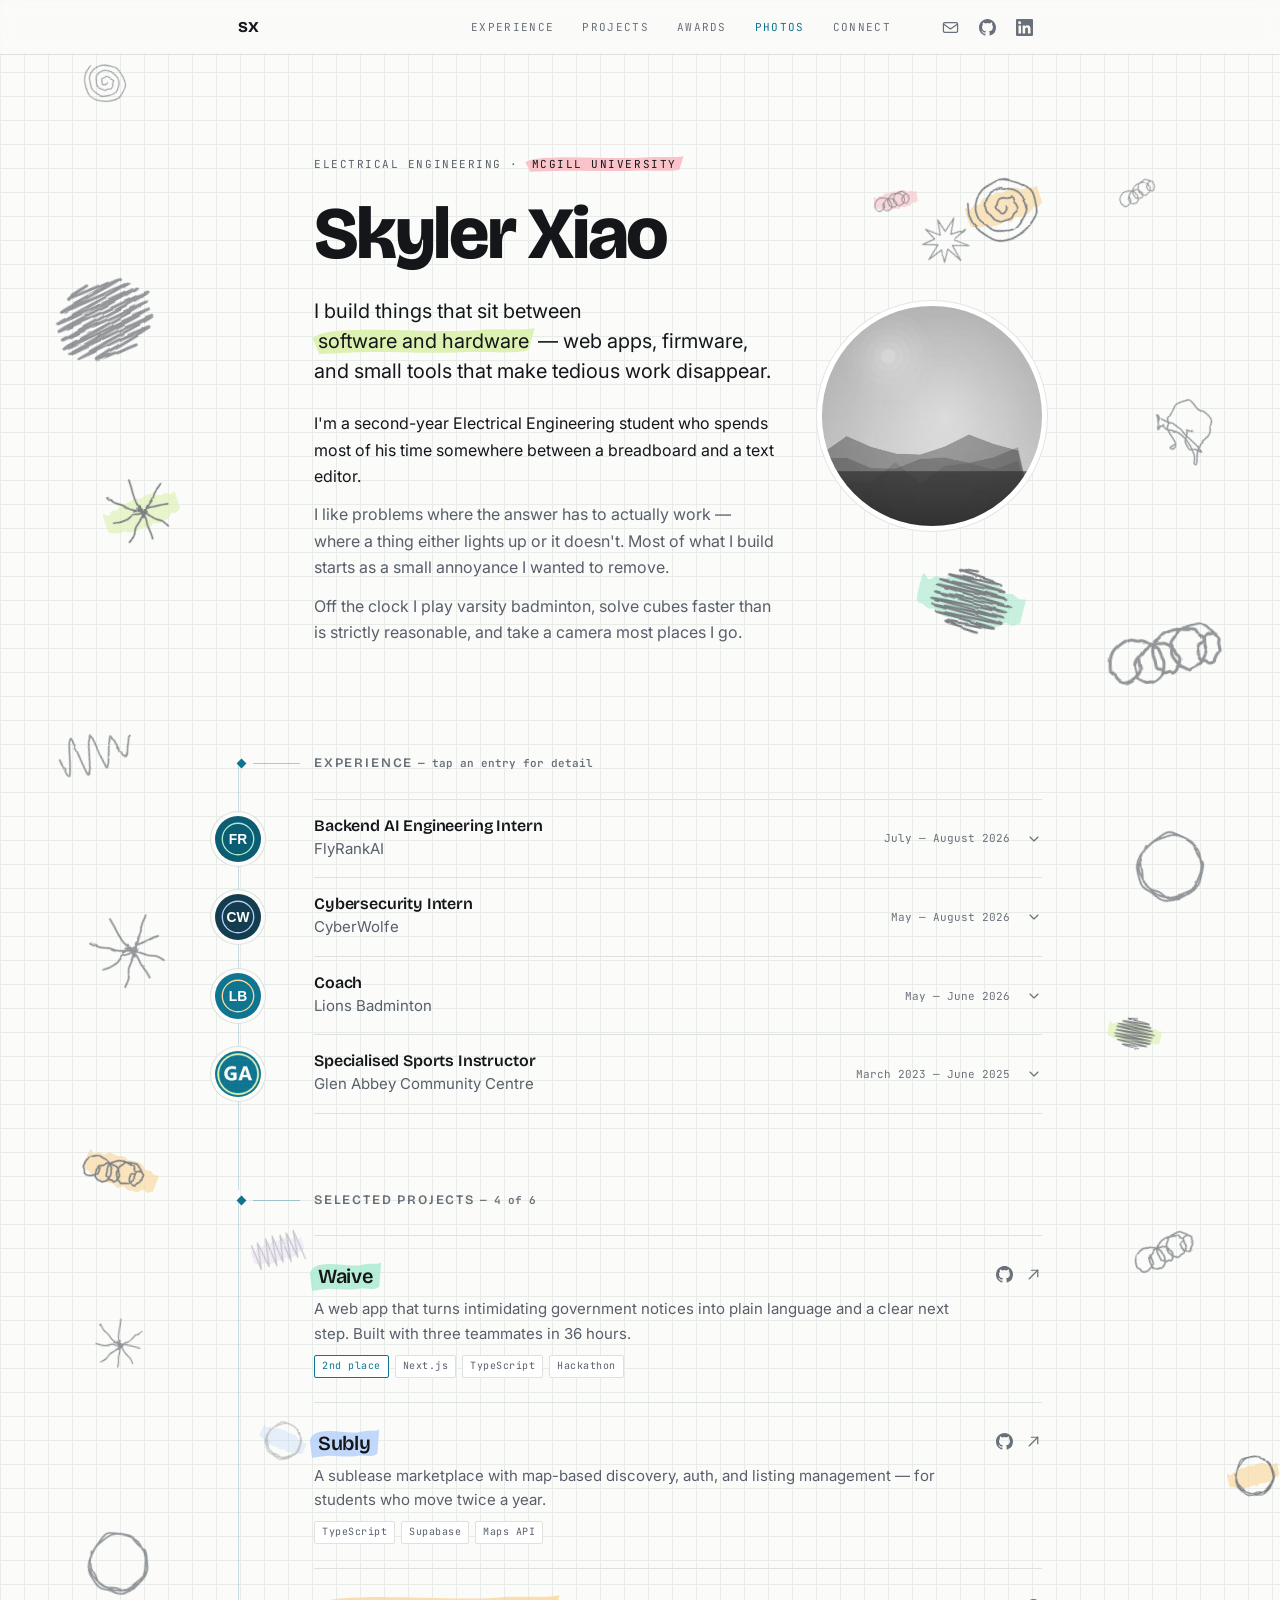
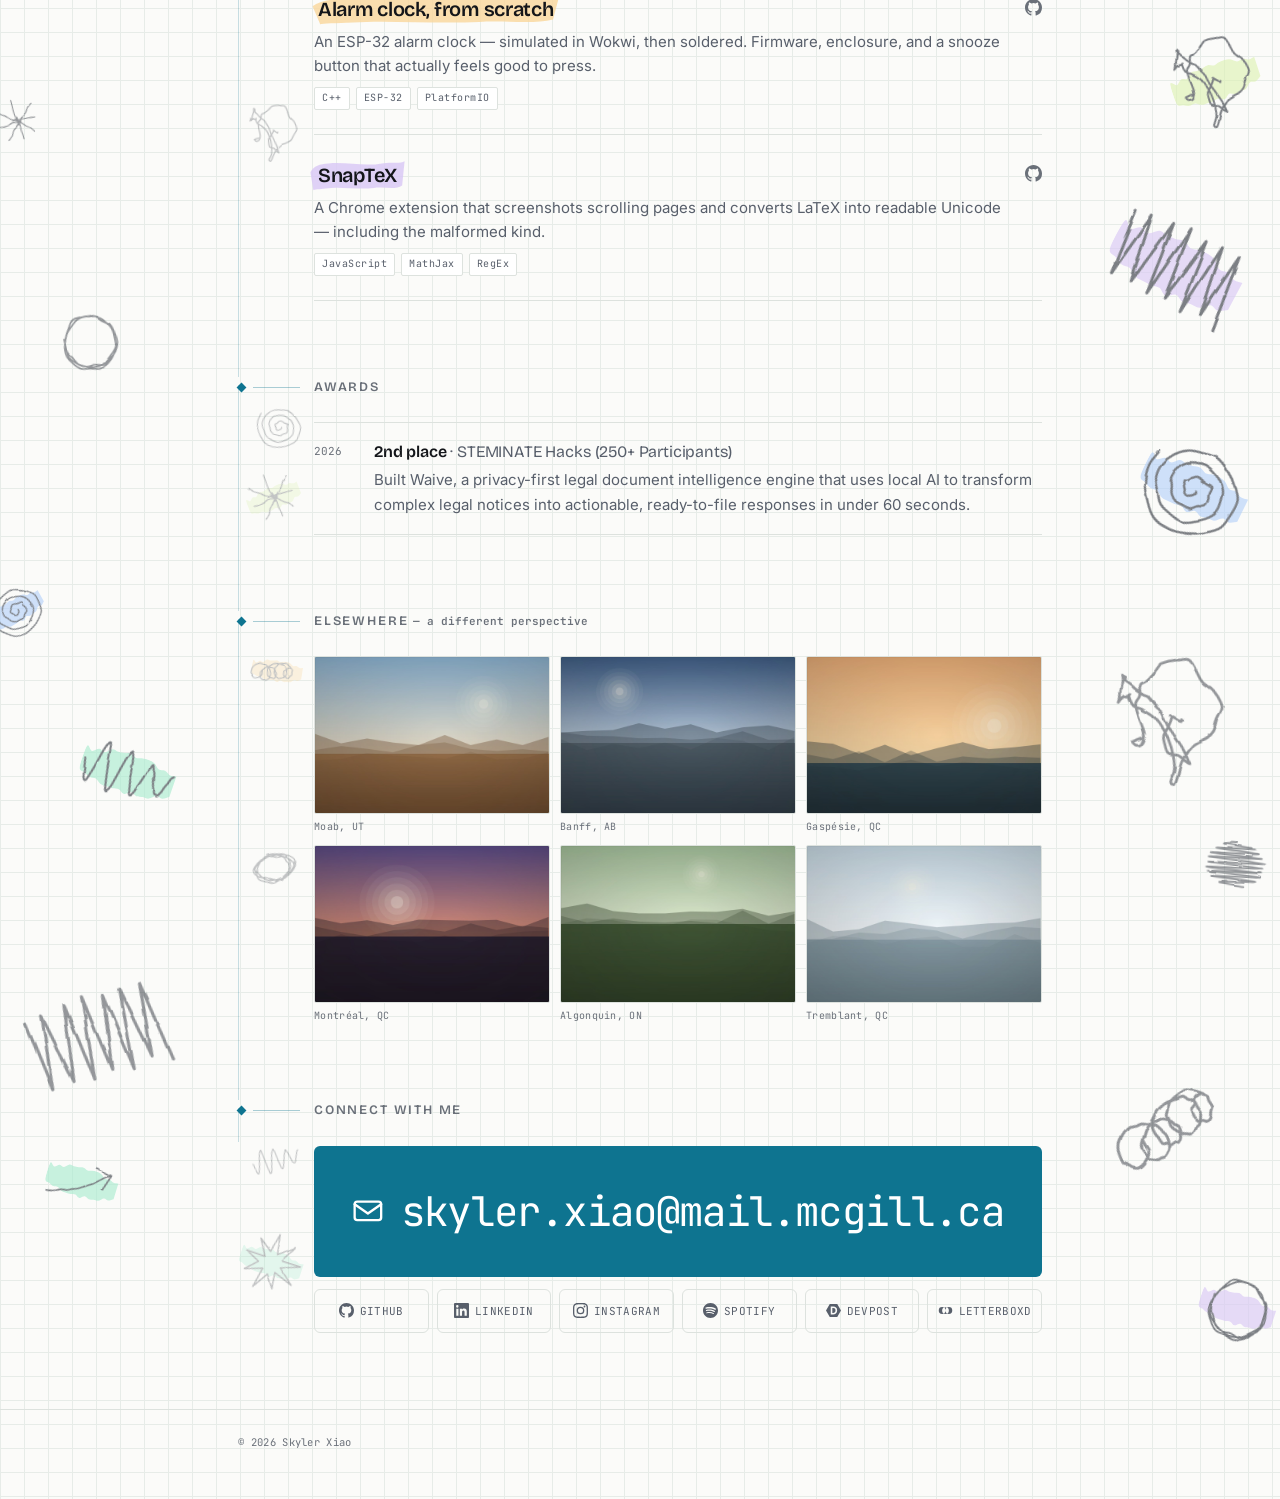
==== commit f6d15269: "Awards: start the entry further left and give it the width back The date column was 124px, sized for" ====
--- a/index.html
+++ b/index.html
@@ -487,7 +487,7 @@
         <div class="row-when">2026</div>
         <div class="row-what">
           <h3>2nd place <span class="org">· STEMINATE Hacks (250+ Participants)</span></h3>
-          <p>Built Waive, a privacy-first legal document intelligence engine that uses local AI for notice extraction, deterministic code for jurisdiction-aware deadline and remedy computation, and citation-backed rule packs to transform complex legal notices into actionable, ready-to-file responses in under 60 seconds.</p>
+          <p>Built Waive, a privacy-first legal document intelligence engine that uses local AI to transform complex legal notices into actionable, ready-to-file responses in under 60 seconds.</p>
         </div>
       </div>
 
--- a/style.css
+++ b/style.css
@@ -706,8 +706,13 @@
 /* ============================================================
    Rows — experience, education, awards
    ============================================================ */
+/* The date column is fixed rather than auto-sized: each row is its own grid,
+   so an auto column would size to its own content and the dates would stop
+   lining up with each other the moment a second row exists. 48px holds a
+   four-digit year with room to spare; anything longer wraps rather than
+   pushing every entry back across the page. */
 .row {
-  display: grid; grid-template-columns: 124px 1fr; gap: var(--s-5);
+  display: grid; grid-template-columns: 48px 1fr; gap: var(--s-3);
   padding: var(--s-4) 0; border-top: 1px solid var(--rule);
 }
 .row:last-child { border-bottom: 1px solid var(--rule); }
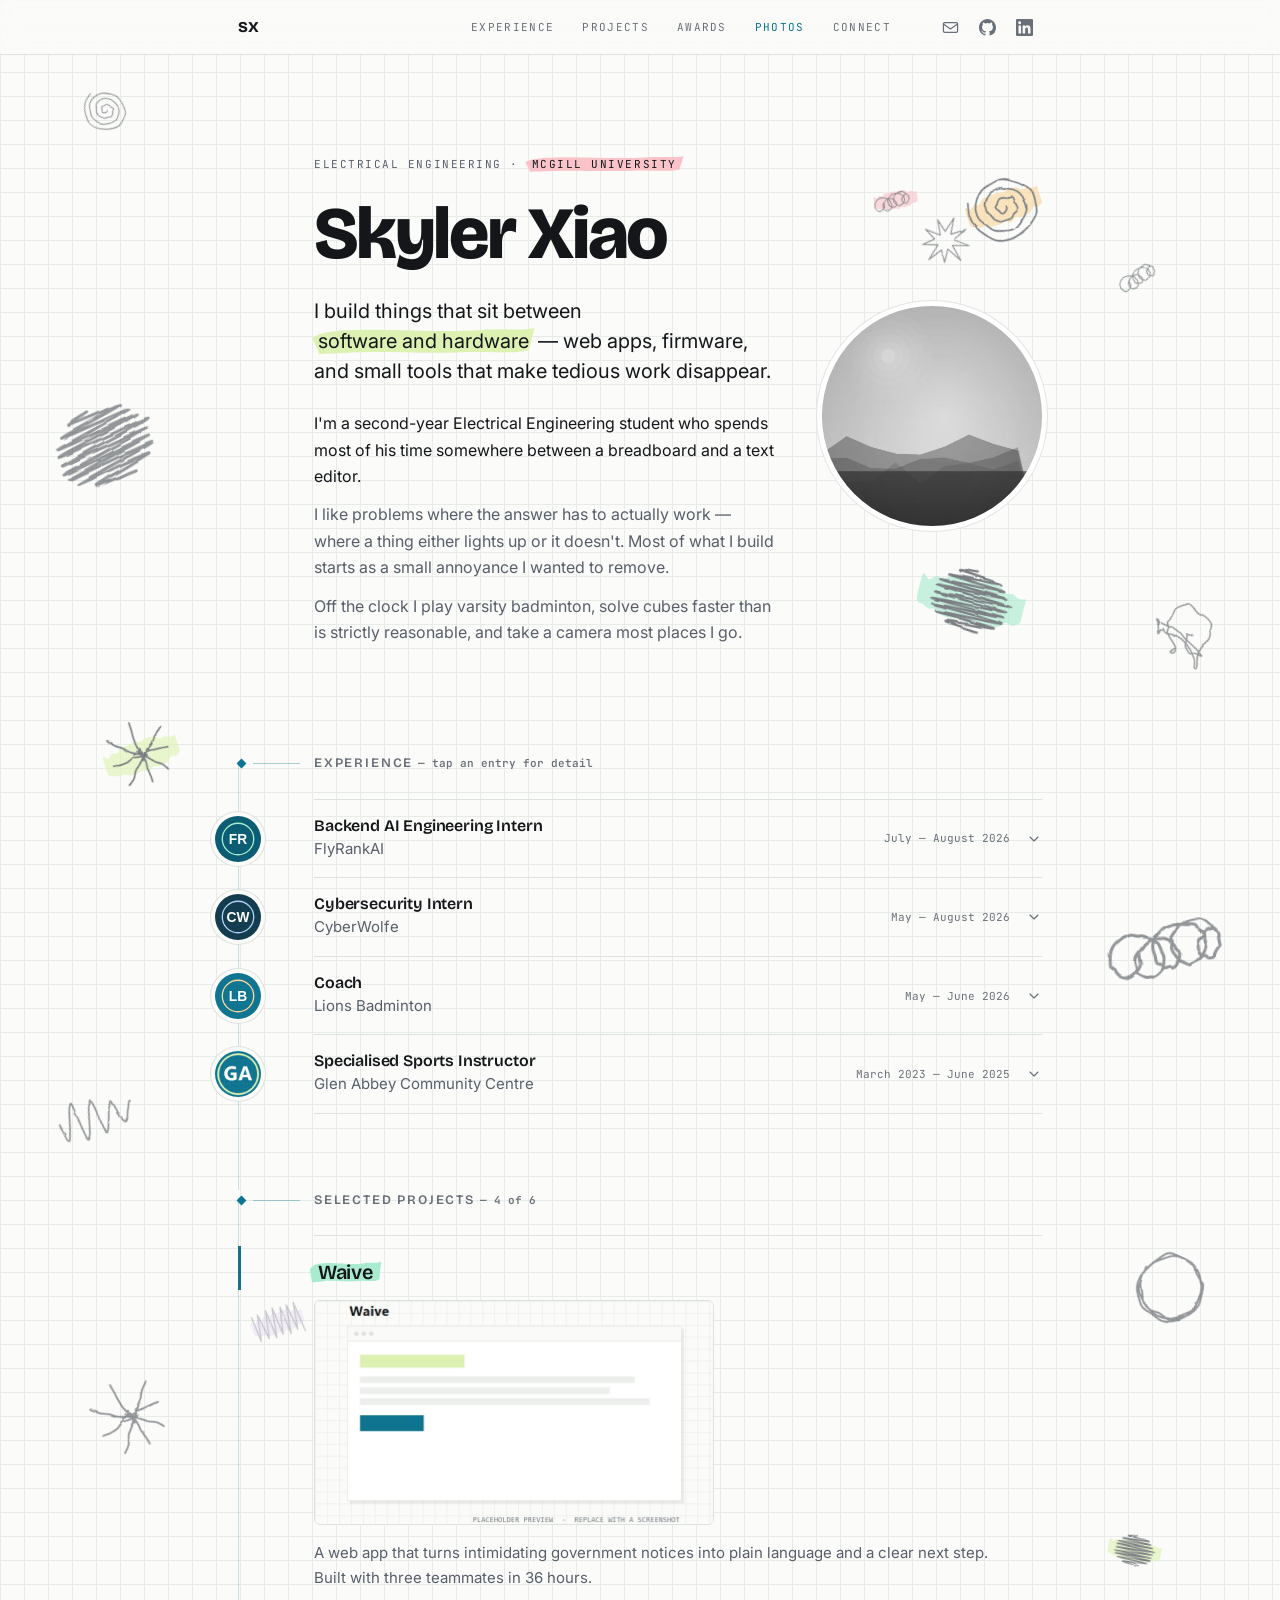
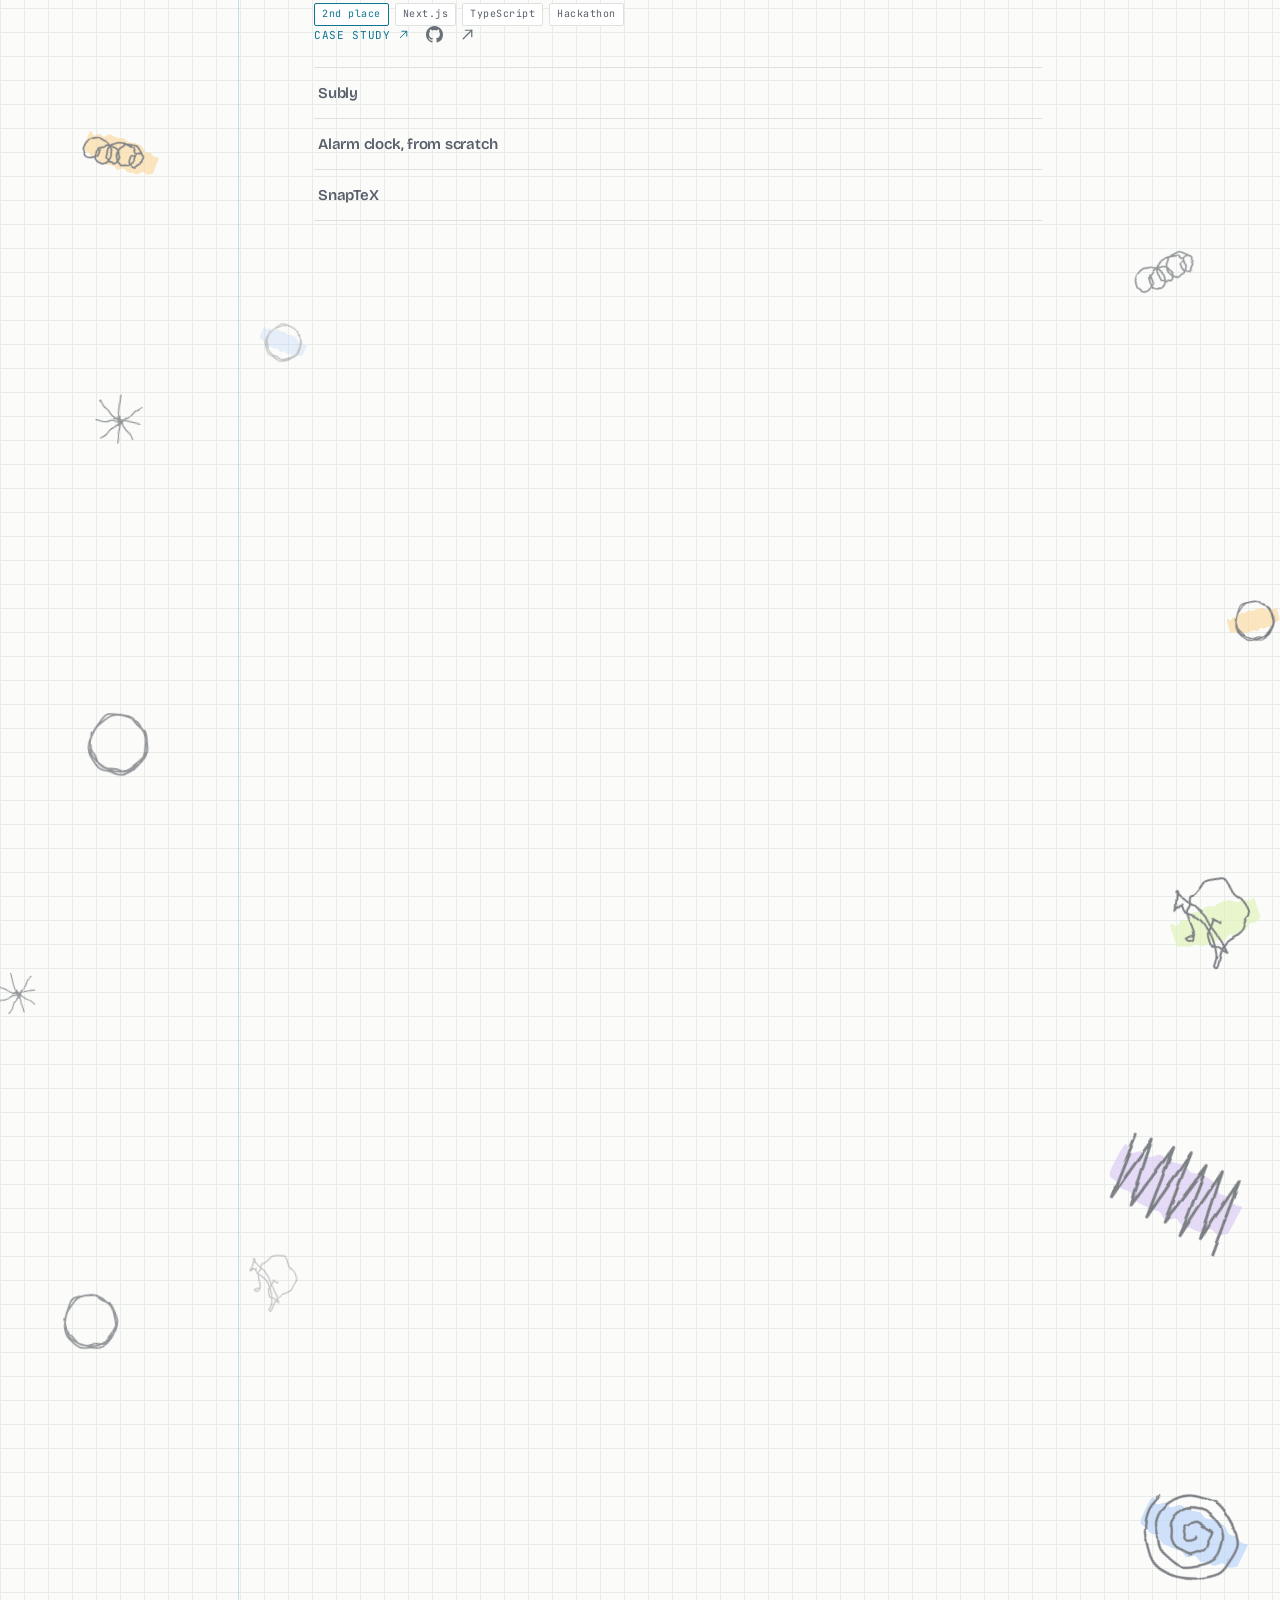
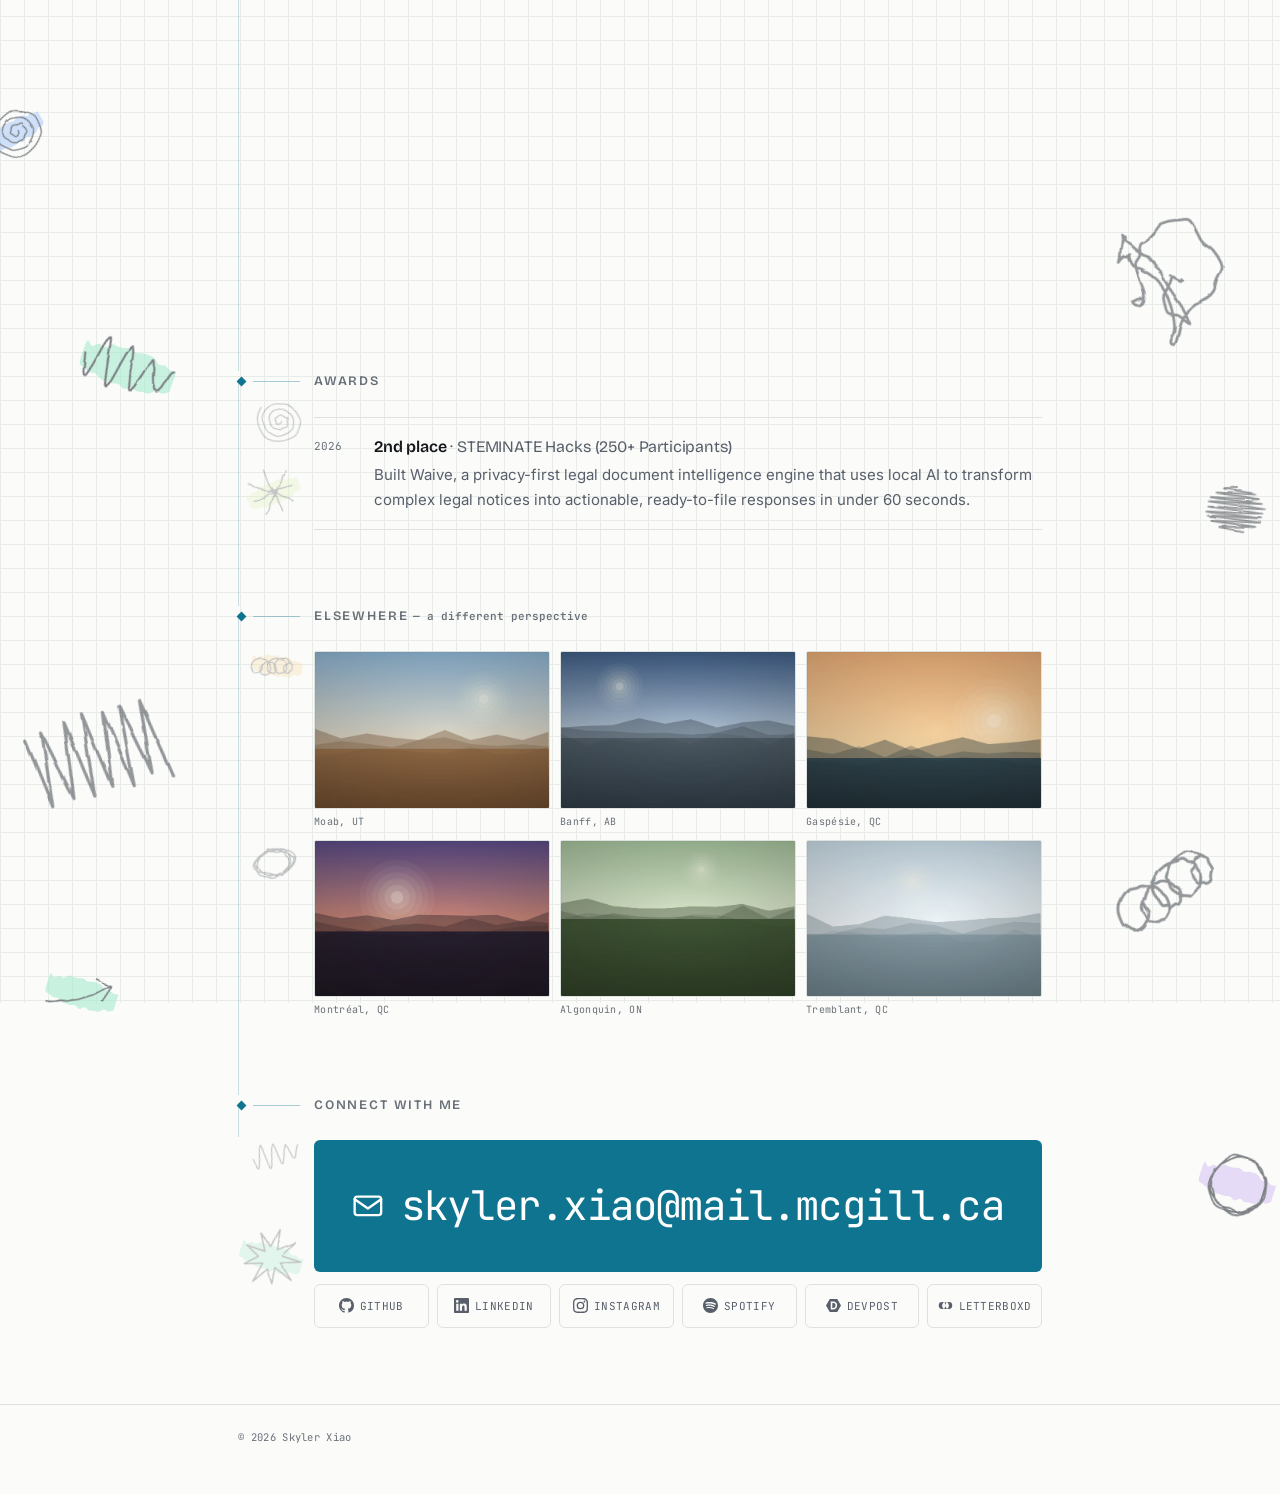
==== commit 8c55cdee: "Projects: one open at a time, hung off the trace, driven by scroll Each project is now a tab that re" ====
--- a/index.html
+++ b/index.html
@@ -400,75 +400,125 @@
       </div>
       <h2>Selected projects <span class="aside">— 4 of 6</span></h2>
 
-      <!-- ── PROJECT ──────────────────────────────────────────
-           Copy this block to add one.
-           data-preview  → image shown on hover (optional)
-           .project-title → the project's own page
-           Drop the .tag--win span if there's no award, and drop
-           either icon link if there's no repo / no live site.   -->
-      <article class="project" style="--brush: var(--brush-waive)" data-preview="img/previews/waive.jpg">
-        <div>
-          <h3><a class="project-title" href="projects/waive/"><span class="mark">Waive</span></a></h3>
-          <p>A web app that turns intimidating government notices into plain language and a clear next step. Built with three teammates in 36 hours.</p>
-          <div class="tags">
-            <span class="tag tag--win">2nd place</span>
-            <span class="tag">Next.js</span>
-            <span class="tag">TypeScript</span>
-            <span class="tag">Hackathon</span>
-          </div>
+      <!-- ── PROJECTS ─────────────────────────────────────────
+           One project is open at a time. The tabs hang off the
+           section trace on the left; scrolling moves the focus
+           down them, and clicking one jumps the page to its slot
+           so the scroll position and the open panel never
+           disagree.
+
+           .projects-scroll is a fixed block of scroll room and
+           .projects-stage sticks inside it. That separation is
+           load-bearing: if the list scrolled normally, opening a
+           panel would change the document height, which changes
+           which project sits at the focus line, which opens a
+           different panel — a loop. Here the scroll room does not
+           depend on which panel is open.
+
+           To add one: copy an <article>, give it a --brush, a
+           unique id on the tab/panel pair, and a shot.        -->
+      <div class="projects-scroll">
+        <div class="projects-stage">
+        <article class="project is-open" style="--brush: var(--brush-waive)">
+          <h3 class="project-tab-h">
+            <button class="project-tab" type="button" id="tab-waive"
+              aria-expanded="true" aria-controls="panel-waive">
+              <span class="mark">Waive</span>
+            </button>
+          </h3>
+          <div class="project-panel" id="panel-waive" role="region" aria-labelledby="tab-waive">
+            <div class="project-panel-in">
+              <img class="project-shot" src="img/previews/waive.jpg" alt="" width="1200" height="750" loading="lazy">
+              <p>A web app that turns intimidating government notices into plain language and a clear next step. Built with three teammates in 36 hours.</p>
+              <div class="tags">
+                <span class="tag tag--win">2nd place</span>
+                <span class="tag">Next.js</span>
+                <span class="tag">TypeScript</span>
+                <span class="tag">Hackathon</span>
+              </div>
+              <div class="project-links">
+                <a class="project-case" href="projects/waive/">Case study<svg class="icon" aria-hidden="true"><use href="#i-arrow"></use></svg></a>
+                <a class="project-icon" href="https://github.com/skiller99668/Waive" target="_blank" rel="noopener" aria-label="Waive repository on GitHub"><svg class="icon icon--solid" aria-hidden="true"><use href="#i-github"></use></svg></a>
+                <a class="project-icon" href="https://waivelegal.vercel.app" target="_blank" rel="noopener" aria-label="Waive live site"><svg class="icon" aria-hidden="true"><use href="#i-arrow"></use></svg></a>
+              </div>
+            </div>
+          </div>
+        </article>
+
+        <article class="project" style="--brush: var(--brush-subly)">
+          <h3 class="project-tab-h">
+            <button class="project-tab" type="button" id="tab-subly"
+              aria-expanded="false" aria-controls="panel-subly">
+              <span class="mark">Subly</span>
+            </button>
+          </h3>
+          <div class="project-panel" id="panel-subly" role="region" aria-labelledby="tab-subly">
+            <div class="project-panel-in">
+              <img class="project-shot" src="img/previews/subly.jpg" alt="" width="1200" height="750" loading="lazy">
+              <p>A sublease marketplace with map-based discovery, auth, and listing management — for students who move twice a year.</p>
+              <div class="tags">
+                <span class="tag">TypeScript</span>
+                <span class="tag">Supabase</span>
+                <span class="tag">Maps API</span>
+              </div>
+              <div class="project-links">
+                <a class="project-case" href="projects/subly/">Case study<svg class="icon" aria-hidden="true"><use href="#i-arrow"></use></svg></a>
+                <a class="project-icon" href="https://github.com/skiller99668/Subly" target="_blank" rel="noopener" aria-label="Subly repository on GitHub"><svg class="icon icon--solid" aria-hidden="true"><use href="#i-github"></use></svg></a>
+                <a class="project-icon" href="https://sublyrealtor.vercel.app" target="_blank" rel="noopener" aria-label="Subly live site"><svg class="icon" aria-hidden="true"><use href="#i-arrow"></use></svg></a>
+              </div>
+            </div>
+          </div>
+        </article>
+
+        <article class="project" style="--brush: var(--brush-clock)">
+          <h3 class="project-tab-h">
+            <button class="project-tab" type="button" id="tab-alarm-clock"
+              aria-expanded="false" aria-controls="panel-alarm-clock">
+              <span class="mark">Alarm clock, from scratch</span>
+            </button>
+          </h3>
+          <div class="project-panel" id="panel-alarm-clock" role="region" aria-labelledby="tab-alarm-clock">
+            <div class="project-panel-in">
+              <img class="project-shot" src="img/previews/alarm-clock.jpg" alt="" width="1200" height="750" loading="lazy">
+              <p>An ESP-32 alarm clock — simulated in Wokwi, then soldered. Firmware, enclosure, and a snooze button that actually feels good to press.</p>
+              <div class="tags">
+                <span class="tag">C++</span>
+                <span class="tag">ESP-32</span>
+                <span class="tag">PlatformIO</span>
+              </div>
+              <div class="project-links">
+                <a class="project-case" href="projects/alarm-clock/">Case study<svg class="icon" aria-hidden="true"><use href="#i-arrow"></use></svg></a>
+                <a class="project-icon" href="https://github.com/skiller99668/AlarmClock" target="_blank" rel="noopener" aria-label="Alarm clock, from scratch repository on GitHub"><svg class="icon icon--solid" aria-hidden="true"><use href="#i-github"></use></svg></a>
+              </div>
+            </div>
+          </div>
+        </article>
+
+        <article class="project" style="--brush: var(--brush-tex)">
+          <h3 class="project-tab-h">
+            <button class="project-tab" type="button" id="tab-snaptex"
+              aria-expanded="false" aria-controls="panel-snaptex">
+              <span class="mark">SnapTeX</span>
+            </button>
+          </h3>
+          <div class="project-panel" id="panel-snaptex" role="region" aria-labelledby="tab-snaptex">
+            <div class="project-panel-in">
+              <img class="project-shot" src="img/previews/snaptex.jpg" alt="" width="1200" height="750" loading="lazy">
+              <p>A Chrome extension that screenshots scrolling pages and converts LaTeX into readable Unicode — including the malformed kind.</p>
+              <div class="tags">
+                <span class="tag">JavaScript</span>
+                <span class="tag">MathJax</span>
+                <span class="tag">RegEx</span>
+              </div>
+              <div class="project-links">
+                <a class="project-case" href="projects/snaptex/">Case study<svg class="icon" aria-hidden="true"><use href="#i-arrow"></use></svg></a>
+                <a class="project-icon" href="https://github.com/skiller99668/SnapTeX" target="_blank" rel="noopener" aria-label="SnapTeX repository on GitHub"><svg class="icon icon--solid" aria-hidden="true"><use href="#i-github"></use></svg></a>
+              </div>
+            </div>
+          </div>
+        </article>
         </div>
-        <div class="project-links">
-          <a class="project-icon" href="https://github.com/skiller99668/Waive" target="_blank" rel="noopener" aria-label="Waive repository on GitHub"><svg class="icon icon--solid"><use href="#i-github"></use></svg></a>
-          <a class="project-icon" href="https://waivelegal.vercel.app" target="_blank" rel="noopener" aria-label="Waive live site"><svg class="icon"><use href="#i-arrow"></use></svg></a>
-        </div>
-      </article>
-      <!-- ── /PROJECT ────────────────────────────────────────- -->
-
-      <article class="project" style="--brush: var(--brush-subly)" data-preview="img/previews/subly.jpg">
-        <div>
-          <h3><a class="project-title" href="projects/subly/"><span class="mark">Subly</span></a></h3>
-          <p>A sublease marketplace with map-based discovery, auth, and listing management — for students who move twice a year.</p>
-          <div class="tags">
-            <span class="tag">TypeScript</span>
-            <span class="tag">Supabase</span>
-            <span class="tag">Maps API</span>
-          </div>
-        </div>
-        <div class="project-links">
-          <a class="project-icon" href="https://github.com/skiller99668/Subly" target="_blank" rel="noopener" aria-label="Subly repository on GitHub"><svg class="icon icon--solid"><use href="#i-github"></use></svg></a>
-          <a class="project-icon" href="https://sublyrealtor.vercel.app" target="_blank" rel="noopener" aria-label="Subly live site"><svg class="icon"><use href="#i-arrow"></use></svg></a>
-        </div>
-      </article>
-
-      <article class="project" style="--brush: var(--brush-clock)" data-preview="img/previews/alarm-clock.jpg">
-        <div>
-          <h3><a class="project-title" href="projects/alarm-clock/"><span class="mark">Alarm clock, from scratch</span></a></h3>
-          <p>An ESP-32 alarm clock — simulated in Wokwi, then soldered. Firmware, enclosure, and a snooze button that actually feels good to press.</p>
-          <div class="tags">
-            <span class="tag">C++</span>
-            <span class="tag">ESP-32</span>
-            <span class="tag">PlatformIO</span>
-          </div>
-        </div>
-        <div class="project-links">
-          <a class="project-icon" href="https://github.com/skiller99668/AlarmClock" target="_blank" rel="noopener" aria-label="Alarm clock repository on GitHub"><svg class="icon icon--solid"><use href="#i-github"></use></svg></a>
-        </div>
-      </article>
-
-      <article class="project" style="--brush: var(--brush-tex)" data-preview="img/previews/snaptex.jpg">
-        <div>
-          <h3><a class="project-title" href="projects/snaptex/"><span class="mark">SnapTeX</span></a></h3>
-          <p>A Chrome extension that screenshots scrolling pages and converts LaTeX into readable Unicode — including the malformed kind.</p>
-          <div class="tags">
-            <span class="tag">JavaScript</span>
-            <span class="tag">MathJax</span>
-            <span class="tag">RegEx</span>
-          </div>
-        </div>
-        <div class="project-links">
-          <a class="project-icon" href="https://github.com/skiller99668/SnapTeX" target="_blank" rel="noopener" aria-label="SnapTeX repository on GitHub"><svg class="icon icon--solid"><use href="#i-github"></use></svg></a>
-        </div>
-      </article>
+      </div>
     </div>
   </section>
 
--- a/style.css
+++ b/style.css
@@ -855,41 +855,139 @@
    the row still behaves like one big click target, while the
    icon links sit above it on z-index.
    ============================================================ */
+/* ============================================================
+   Projects — one open at a time, hung off the trace
+
+   The tabs reach back to the section's vertical line and sit on
+   it, so the line reads as the spine the projects hang from
+   rather than as decoration beside them.
+
+   Two states, and the fallback is the honest one:
+
+   - Without .is-live (no JS, a short window, reduced motion, or
+     a phone) every panel is simply open. Nothing is hidden
+     behind an interaction that may not run.
+   - With .is-live, script.js has confirmed there is room and
+     drives the focus from scroll position.
+
+   The panel heights are measured and written back as --panel-h
+   rather than transitioned to auto, which does not animate.
+   ============================================================ */
 .project {
   position: relative;
-  display: grid; grid-template-columns: 1fr auto; gap: var(--s-5);
-  align-items: start; padding: var(--s-5) 0;
   border-top: 1px solid var(--rule);
 }
 .project:last-of-type { border-bottom: 1px solid var(--rule); }
 
-.project h3 {
-  font-family: var(--display); font-weight: 600; font-size: var(--t-lg);
-  margin: 0 0 var(--s-1); letter-spacing: -0.015em;
-}
-/* The title marks itself with a nested .mark, which keeps the link
-   itself unpositioned — its ::after must resolve against .project to
-   stretch over the whole row, and a positioned link would trap it. */
-.project-title { color: var(--ink); text-decoration: none; }
-.project-title::after {          /* stretches the hit area over the row */
-  content: ""; position: absolute; inset: 0; z-index: 1;
-}
-.project .mark::before { opacity: 0.8; transition: opacity var(--dur) var(--ease); }
-.project:hover .mark::before { opacity: 1; }
-.project:hover .mark::after { opacity: 1; }
-.project p { margin: 0 0 var(--s-2); color: var(--ink-2); font-size: var(--t-md); max-width: 46em; }
-
-/* Icon links — above the stretched title link so they stay clickable */
+.project-tab-h { margin: 0; font-weight: inherit; font-size: inherit; }
+
+/* Pulled a full gutter left so the tab begins exactly on the trace, then
+   padded back so its text still lines up with every other heading on the
+   page. Same trick the timeline logos use to sit on the line. */
+.project-tab {
+  position: relative;
+  display: block; width: calc(100% + var(--gutter));
+  margin-left: calc(var(--gutter) * -1);
+  padding: var(--s-4) 0 var(--s-4) var(--gutter);
+  background: none; border: 0; cursor: pointer; text-align: left;
+  font-family: var(--display); font-weight: 600;
+  font-size: var(--t-md); letter-spacing: -0.015em;
+  color: var(--ink-2);
+  transition: color var(--dur) var(--ease), font-size 0.42s var(--ease),
+              padding 0.42s var(--ease);
+}
+/* The trace thickening where the open project meets it, rather than a
+   coloured stripe alongside — the line and the tab are one object. */
+.project-tab::before {
+  content: "";
+  position: absolute; left: 0; top: 10px; bottom: 10px;
+  width: 3px; background: var(--trace);
+  opacity: 0; transform: scaleY(0.3); transform-origin: 50% 50%;
+  transition: opacity var(--dur) var(--ease), transform 0.42s var(--ease);
+}
+.project-tab:hover { color: var(--ink); }
+.project-tab:focus-visible { outline-offset: -3px; }
+
+.project.is-open > .project-tab-h > .project-tab {
+  color: var(--ink);
+  font-size: var(--t-lg);
+  padding-top: var(--s-5); padding-bottom: var(--s-4);
+}
+.project.is-open > .project-tab-h > .project-tab::before {
+  opacity: 1; transform: scaleY(1);
+}
+
+/* The title's highlighter draws itself on as the project opens and rewinds
+   when it closes, so the mark belongs to the focus rather than being a
+   one-time reveal. Overrides the page-wide draw-in for these marks only. */
+.js .project .mark::before { clip-path: inset(0 100% 0 0); }
+.js .project.is-open .mark::before {
+  clip-path: inset(0 -12% 0 0);
+  transition: clip-path 0.62s var(--ease-draw) 0.1s;
+}
+
+.project-panel { overflow: hidden; }
+.project-panel-in { padding: 0 0 var(--s-5); }
+
+.project-shot {
+  display: block; width: 100%; max-width: 400px;
+  aspect-ratio: 16 / 9; object-fit: cover;
+  border: 1px solid var(--rule); border-radius: var(--radius);
+  margin: 0 0 var(--s-4);
+  background: var(--paper-raise);
+}
+.project p { margin: 0 0 var(--s-3); color: var(--ink-2); font-size: var(--t-md); max-width: 46em; }
+
 .project-links {
-  position: relative; z-index: 2;
-  display: flex; align-items: center; gap: var(--s-3); padding-top: 6px;
-}
+  display: flex; align-items: center; gap: var(--s-4);
+}
+.project-case {
+  display: inline-flex; align-items: center; gap: 6px;
+  font-family: var(--mono); font-size: var(--t-xs);
+  letter-spacing: 0.06em; text-transform: uppercase;
+  color: var(--trace); text-decoration: none;
+}
+.project-case .icon { width: 13px; height: 13px; }
+.project-case:hover { color: var(--trace-deep); }
 .project-icon {
   display: inline-flex; color: var(--ink-3);
   transition: color var(--dur) var(--ease), transform var(--dur) var(--ease);
 }
 .project-icon .icon { width: 17px; height: 17px; }
 .project-icon:hover { color: var(--trace); transform: translateY(-1px); }
+
+/* ── Live mode ───────────────────────────────────────────────────────────
+   Only reached once script.js has measured the panels and confirmed the
+   stage fits the window. .projects-scroll is a fixed block of scroll room
+   and the stage sticks inside it, so how much scrolling the section takes
+   never depends on which panel happens to be open. */
+/* The height itself is written by script.js, not by a rule keyed off
+   .is-open. Transitioning to a var() that the script also rewrites left the
+   computed height lagging a frame behind the class — the selector matched
+   the open panel while the box stayed collapsed. One owner of the value is
+   worth more here than a tidy declarative rule. */
+.is-live .project-panel {
+  height: 0;
+  transition: height 0.46s var(--ease);
+}
+
+.is-live .project-panel-in {
+  opacity: 0; transform: translateY(-6px);
+  transition: opacity 0.3s var(--ease), transform 0.36s var(--ease);
+}
+.is-live .project.is-open .project-panel-in {
+  opacity: 1; transform: none;
+  transition-delay: 0.12s;
+}
+
+.is-live.projects-scroll { min-height: var(--scroll-room, auto); }
+.is-live .projects-stage { position: sticky; top: var(--stage-top, 96px); }
+
+@media (prefers-reduced-motion: reduce) {
+  .project-tab, .project-tab::before,
+  .is-live .project-panel, .is-live .project-panel-in { transition: none; }
+}
+
 
 /* ============================================================
    Project hover preview
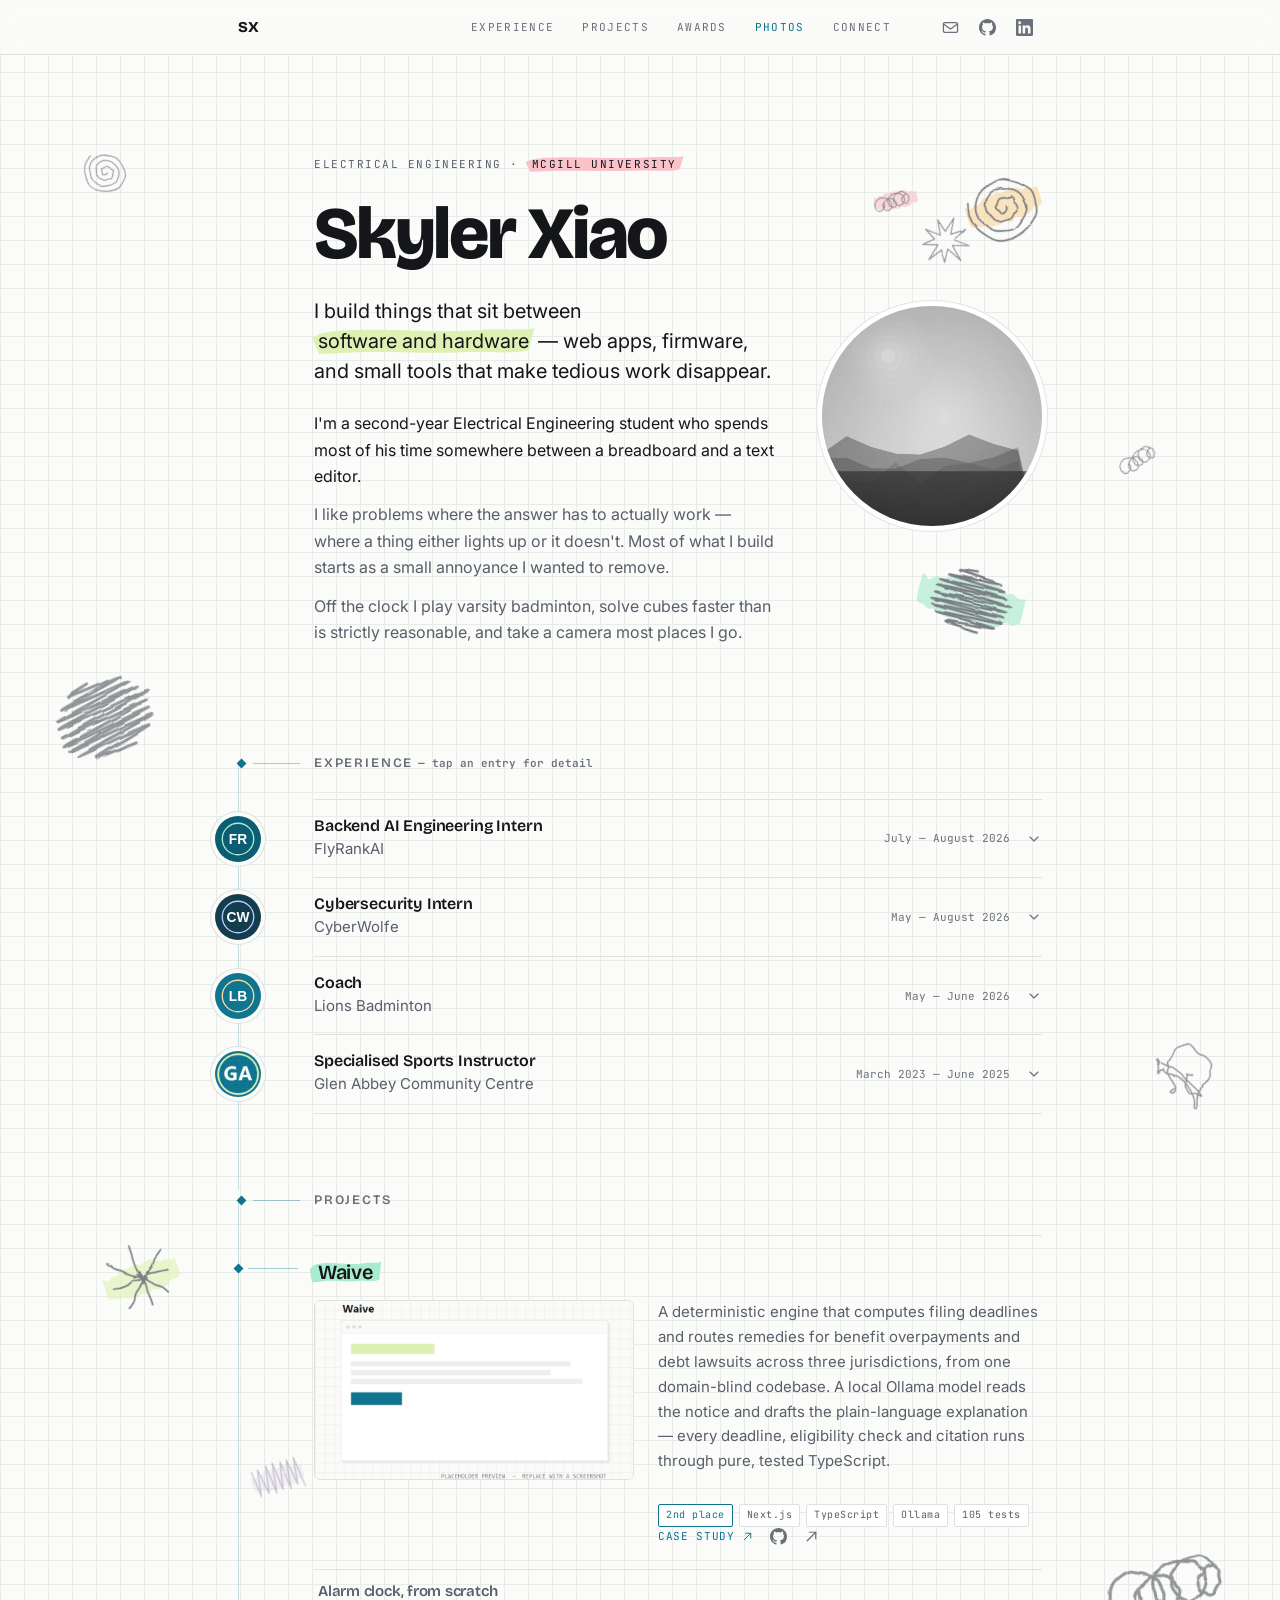
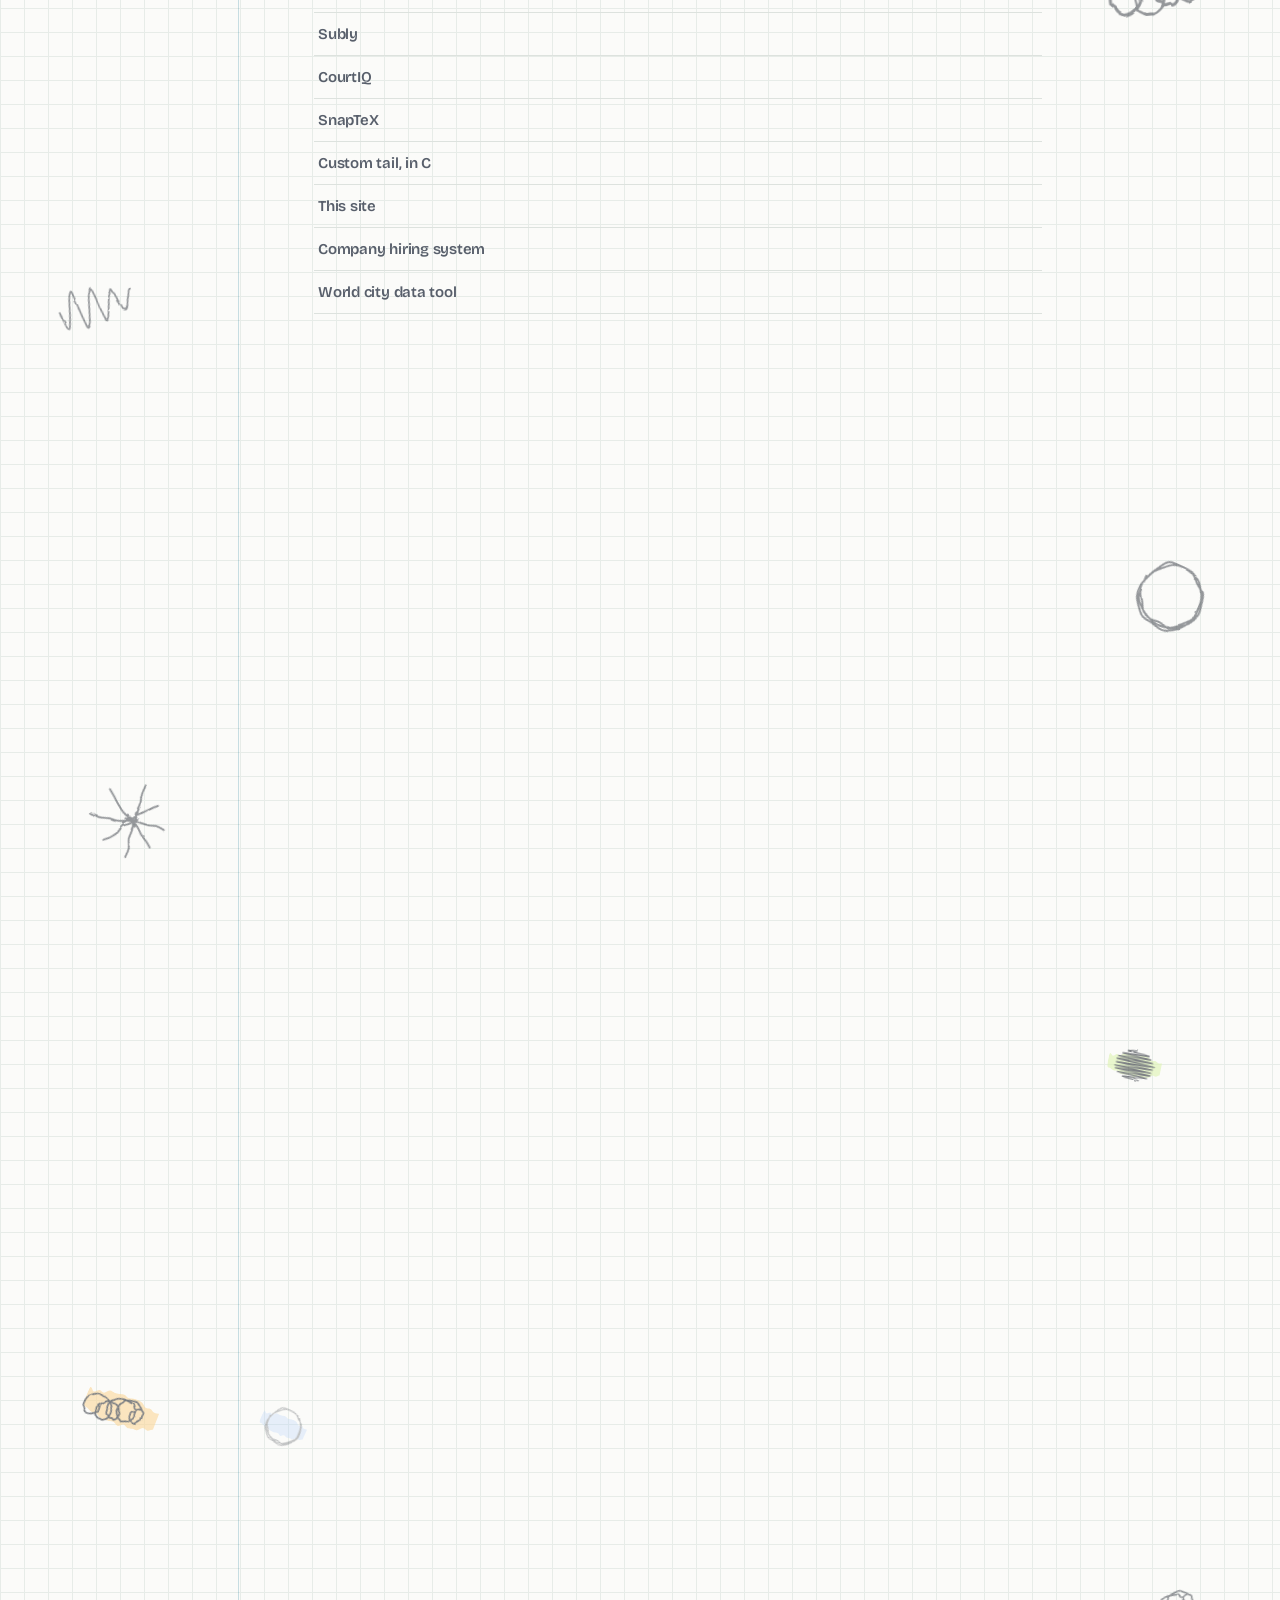
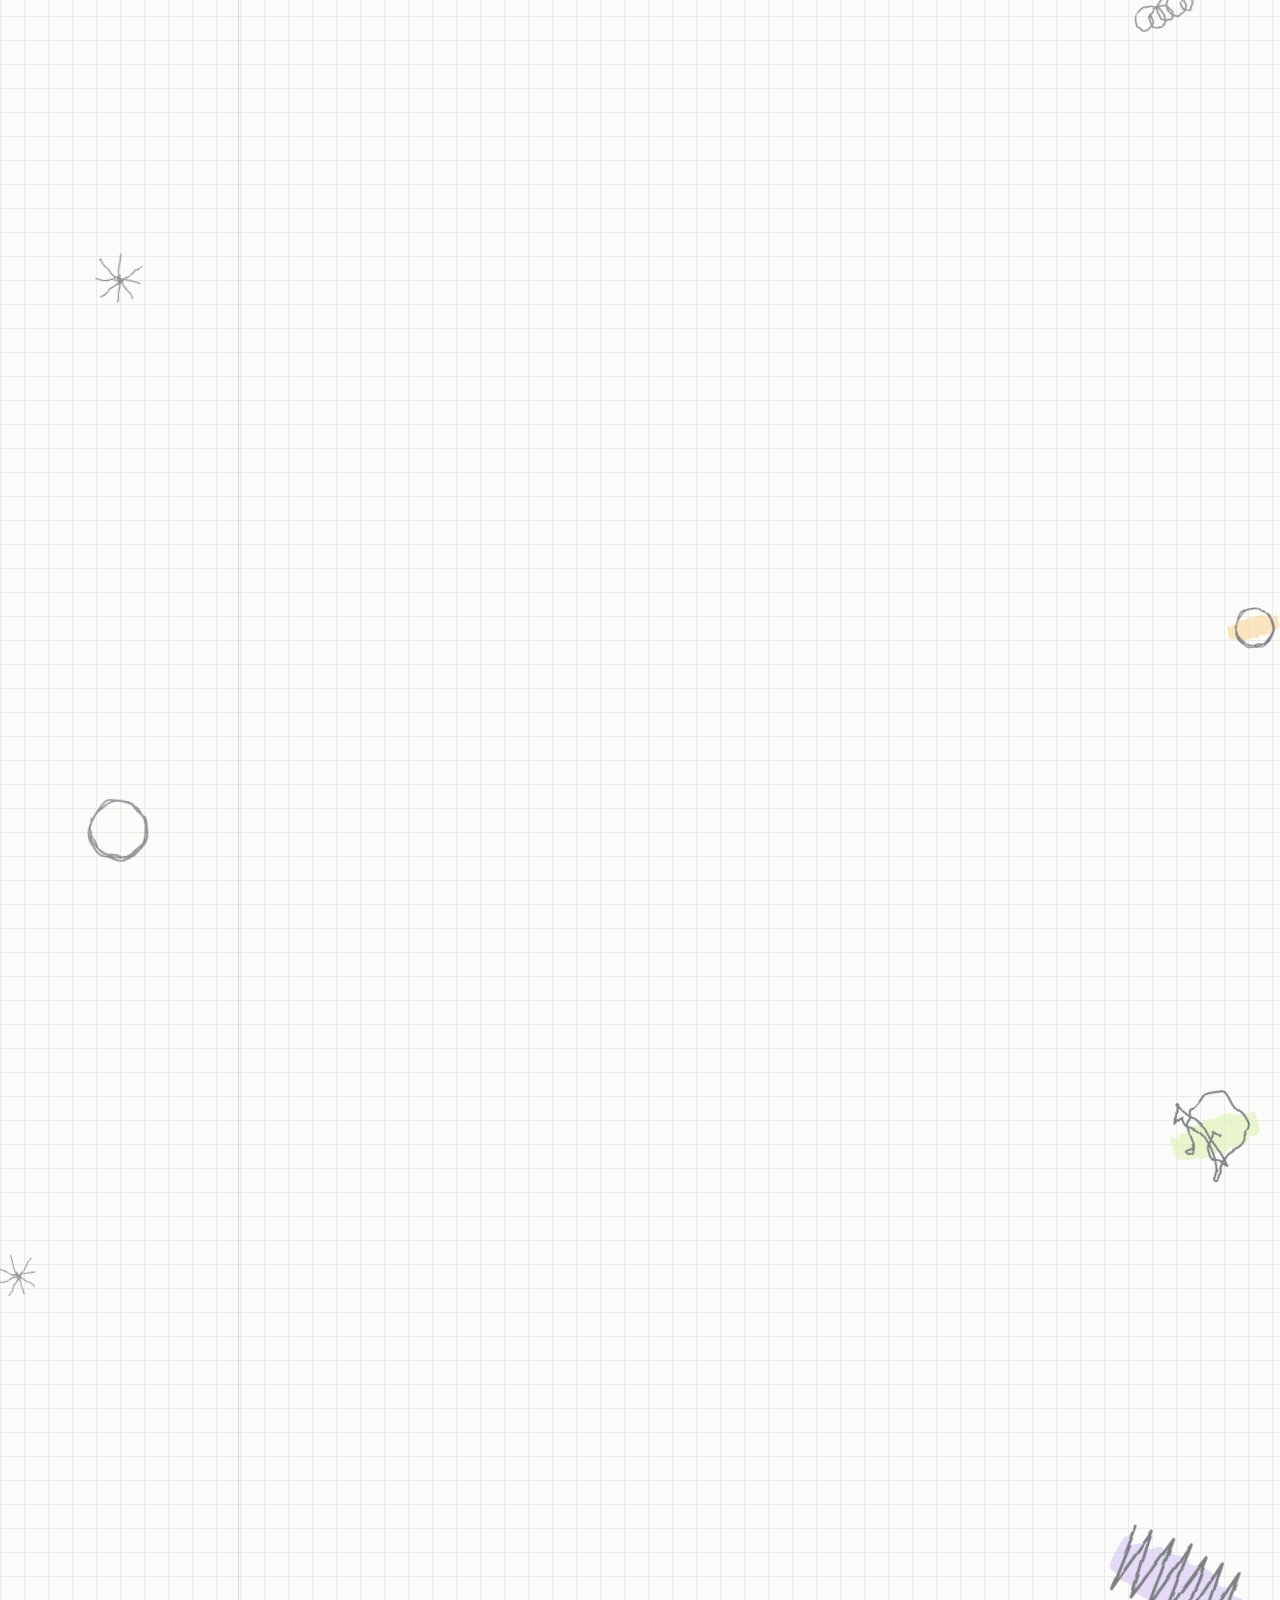
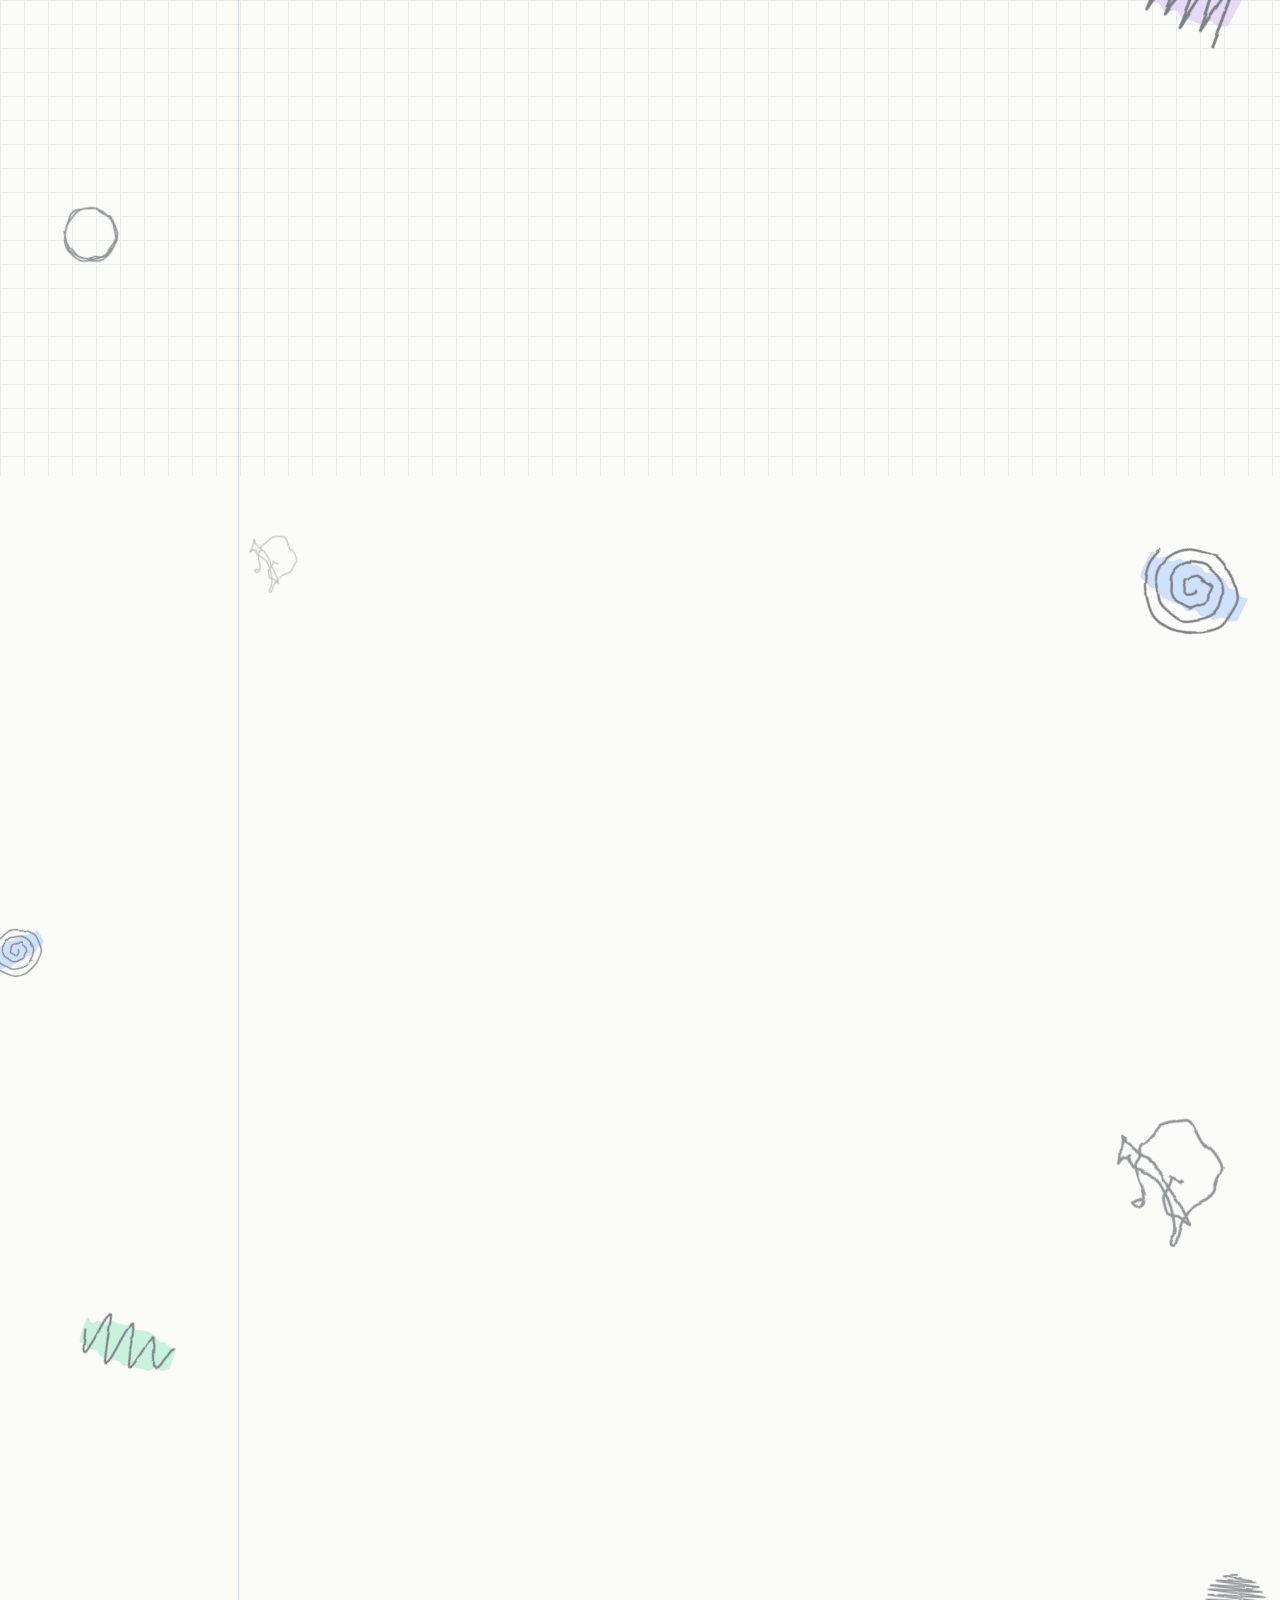
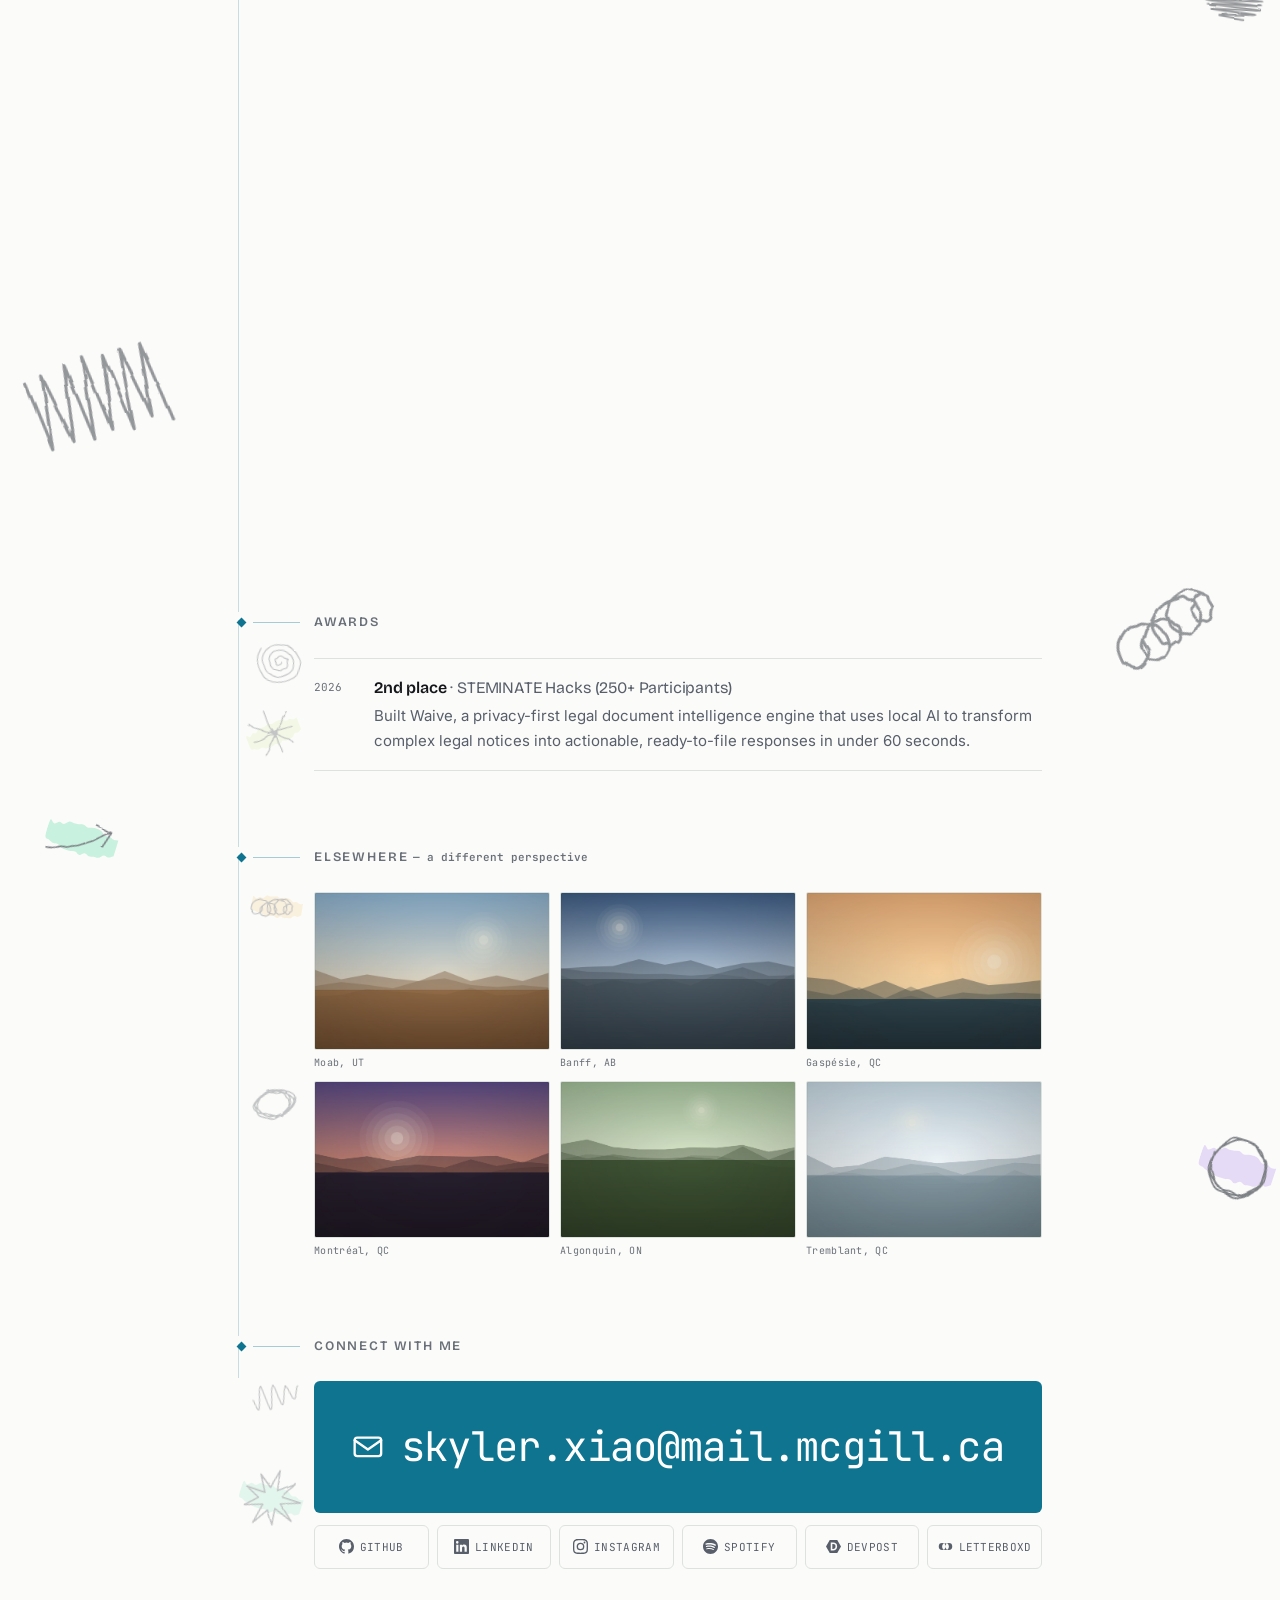
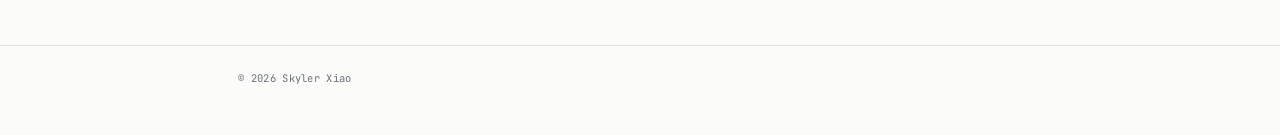
==== commit d26895c9: "Projects: all nine, and the height budget to fit them Adds CourtIQ, the C tail implementation, this " ====
--- a/index.html
+++ b/index.html
@@ -398,7 +398,7 @@
         <svg class="doodle doodle--p2 doodle--lit" viewBox="0 0 100 100"><use class="hl" href="#d-swipe"></use><use class="frame frame-1" href="#d-ring"></use><use class="frame frame-2" href="#d-ring"></use><use class="frame frame-3" href="#d-ring"></use></svg>
         <svg class="doodle doodle--p3" viewBox="0 0 100 100"><use class="frame frame-1" href="#d-tangle"></use><use class="frame frame-2" href="#d-tangle"></use><use class="frame frame-3" href="#d-tangle"></use></svg>
       </div>
-      <h2>Selected projects <span class="aside">— 4 of 6</span></h2>
+      <h2>Projects</h2>
 
       <!-- ── PROJECTS ─────────────────────────────────────────
            One project is open at a time. The tabs hang off the
@@ -429,12 +429,13 @@
           <div class="project-panel" id="panel-waive" role="region" aria-labelledby="tab-waive">
             <div class="project-panel-in">
               <img class="project-shot" src="img/previews/waive.jpg" alt="" width="1200" height="750" loading="lazy">
-              <p>A web app that turns intimidating government notices into plain language and a clear next step. Built with three teammates in 36 hours.</p>
+              <p>A deterministic engine that computes filing deadlines and routes remedies for benefit overpayments and debt lawsuits across three jurisdictions, from one domain-blind codebase. A local Ollama model reads the notice and drafts the plain-language explanation — every deadline, eligibility check and citation runs through pure, tested TypeScript.</p>
               <div class="tags">
                 <span class="tag tag--win">2nd place</span>
                 <span class="tag">Next.js</span>
                 <span class="tag">TypeScript</span>
-                <span class="tag">Hackathon</span>
+                <span class="tag">Ollama</span>
+                <span class="tag">105 tests</span>
               </div>
               <div class="project-links">
                 <a class="project-case" href="projects/waive/">Case study<svg class="icon" aria-hidden="true"><use href="#i-arrow"></use></svg></a>
@@ -445,6 +446,31 @@
           </div>
         </article>
 
+        <article class="project" style="--brush: var(--brush-clock)">
+          <h3 class="project-tab-h">
+            <button class="project-tab" type="button" id="tab-alarm-clock"
+              aria-expanded="false" aria-controls="panel-alarm-clock">
+              <span class="mark">Alarm clock, from scratch</span>
+            </button>
+          </h3>
+          <div class="project-panel" id="panel-alarm-clock" role="region" aria-labelledby="tab-alarm-clock">
+            <div class="project-panel-in">
+              <img class="project-shot" src="img/previews/alarm-clock.jpg" alt="" width="1200" height="750" loading="lazy">
+              <p>An ESP-32 clock with a DS1302 RTC, LCD, 4x4 keypad and a WS2812B sunrise, coordinated over a shared I2C bus. To dismiss it you solve a maths problem that scales in difficulty with how quickly you answered last time. Simulated in Wokwi, then soldered.</p>
+              <div class="tags">
+                <span class="tag">C++</span>
+                <span class="tag">ESP-32</span>
+                <span class="tag">I2C</span>
+                <span class="tag">PlatformIO</span>
+              </div>
+              <div class="project-links">
+                <a class="project-case" href="projects/alarm-clock/">Case study<svg class="icon" aria-hidden="true"><use href="#i-arrow"></use></svg></a>
+                <a class="project-icon" href="https://github.com/skiller99668/AlarmClock" target="_blank" rel="noopener" aria-label="Alarm clock, from scratch repository on GitHub"><svg class="icon icon--solid" aria-hidden="true"><use href="#i-github"></use></svg></a>
+              </div>
+            </div>
+          </div>
+        </article>
+
         <article class="project" style="--brush: var(--brush-subly)">
           <h3 class="project-tab-h">
             <button class="project-tab" type="button" id="tab-subly"
@@ -455,11 +481,12 @@
           <div class="project-panel" id="panel-subly" role="region" aria-labelledby="tab-subly">
             <div class="project-panel-in">
               <img class="project-shot" src="img/previews/subly.jpg" alt="" width="1200" height="750" loading="lazy">
-              <p>A sublease marketplace with map-based discovery, auth, and listing management — for students who move twice a year.</p>
-              <div class="tags">
-                <span class="tag">TypeScript</span>
+              <p>A sublease and roommate marketplace with a clustered Mapbox map, proximity and price filters, direct messaging and two-way reviews. Postgres schema and row-level security in Supabase, with notifications fired from database triggers so they hold even on writes made straight from the client.</p>
+              <div class="tags">
+                <span class="tag">Next.js</span>
                 <span class="tag">Supabase</span>
-                <span class="tag">Maps API</span>
+                <span class="tag">Mapbox</span>
+                <span class="tag">PostgreSQL</span>
               </div>
               <div class="project-links">
                 <a class="project-case" href="projects/subly/">Case study<svg class="icon" aria-hidden="true"><use href="#i-arrow"></use></svg></a>
@@ -470,25 +497,22 @@
           </div>
         </article>
 
-        <article class="project" style="--brush: var(--brush-clock)">
-          <h3 class="project-tab-h">
-            <button class="project-tab" type="button" id="tab-alarm-clock"
-              aria-expanded="false" aria-controls="panel-alarm-clock">
-              <span class="mark">Alarm clock, from scratch</span>
-            </button>
-          </h3>
-          <div class="project-panel" id="panel-alarm-clock" role="region" aria-labelledby="tab-alarm-clock">
-            <div class="project-panel-in">
-              <img class="project-shot" src="img/previews/alarm-clock.jpg" alt="" width="1200" height="750" loading="lazy">
-              <p>An ESP-32 alarm clock — simulated in Wokwi, then soldered. Firmware, enclosure, and a snooze button that actually feels good to press.</p>
-              <div class="tags">
-                <span class="tag">C++</span>
-                <span class="tag">ESP-32</span>
-                <span class="tag">PlatformIO</span>
-              </div>
-              <div class="project-links">
-                <a class="project-case" href="projects/alarm-clock/">Case study<svg class="icon" aria-hidden="true"><use href="#i-arrow"></use></svg></a>
-                <a class="project-icon" href="https://github.com/skiller99668/AlarmClock" target="_blank" rel="noopener" aria-label="Alarm clock, from scratch repository on GitHub"><svg class="icon icon--solid" aria-hidden="true"><use href="#i-github"></use></svg></a>
+        <article class="project" style="--brush: var(--brush-court)">
+          <h3 class="project-tab-h">
+            <button class="project-tab" type="button" id="tab-courtiq"
+              aria-expanded="false" aria-controls="panel-courtiq">
+              <span class="mark">CourtIQ</span>
+            </button>
+          </h3>
+          <div class="project-panel" id="panel-courtiq" role="region" aria-labelledby="tab-courtiq">
+            <div class="project-panel-in">
+              <img class="project-shot" src="img/previews/courtiq.jpg" alt="" width="1200" height="750" loading="lazy">
+              <p>Imports a public Sleeper NBA league, infers whether it scores by points or by categories from undocumented settings, and ranks players with per-game rate normalisation or a nine-category z-score model. Optional AI narration sits on top and never influences a ranking or a trade.</p>
+              <div class="tags">
+                <span class="tag">TypeScript</span>
+                <span class="tag">Sleeper API</span>
+                <span class="tag">Analytics</span>
+                <span class="tag">23+ checks</span>
               </div>
             </div>
           </div>
@@ -504,15 +528,100 @@
           <div class="project-panel" id="panel-snaptex" role="region" aria-labelledby="tab-snaptex">
             <div class="project-panel-in">
               <img class="project-shot" src="img/previews/snaptex.jpg" alt="" width="1200" height="750" loading="lazy">
-              <p>A Chrome extension that screenshots scrolling pages and converts LaTeX into readable Unicode — including the malformed kind.</p>
+              <p>A Chrome extension that converts LaTeX expressions into paste-ready Unicode, plus a scrolling-screenshot merger and a persistent screenshot bag for collecting visual context.</p>
               <div class="tags">
                 <span class="tag">JavaScript</span>
-                <span class="tag">MathJax</span>
+                <span class="tag">Chrome Extensions API</span>
                 <span class="tag">RegEx</span>
               </div>
               <div class="project-links">
                 <a class="project-case" href="projects/snaptex/">Case study<svg class="icon" aria-hidden="true"><use href="#i-arrow"></use></svg></a>
                 <a class="project-icon" href="https://github.com/skiller99668/SnapTeX" target="_blank" rel="noopener" aria-label="SnapTeX repository on GitHub"><svg class="icon icon--solid" aria-hidden="true"><use href="#i-github"></use></svg></a>
+              </div>
+            </div>
+          </div>
+        </article>
+
+        <article class="project" style="--brush: var(--brush-tail)">
+          <h3 class="project-tab-h">
+            <button class="project-tab" type="button" id="tab-tail"
+              aria-expanded="false" aria-controls="panel-tail">
+              <span class="mark">Custom tail, in C</span>
+            </button>
+          </h3>
+          <div class="project-panel" id="panel-tail" role="region" aria-labelledby="tab-tail">
+            <div class="project-panel-in">
+              <img class="project-shot" src="img/previews/tail.jpg" alt="" width="1200" height="750" loading="lazy">
+              <p>The Unix tail command rebuilt around a ring buffer for O(1) retrieval over large files. Manual heap management and pointer arithmetic, checked for leaks, with a Makefile build handling compilation and dependencies.</p>
+              <div class="tags">
+                <span class="tag">C</span>
+                <span class="tag">Makefiles</span>
+                <span class="tag">Memory management</span>
+                <span class="tag">File I/O</span>
+              </div>
+            </div>
+          </div>
+        </article>
+
+        <article class="project" style="--brush: var(--brush-site)">
+          <h3 class="project-tab-h">
+            <button class="project-tab" type="button" id="tab-portfolio"
+              aria-expanded="false" aria-controls="panel-portfolio">
+              <span class="mark">This site</span>
+            </button>
+          </h3>
+          <div class="project-panel" id="panel-portfolio" role="region" aria-labelledby="tab-portfolio">
+            <div class="project-panel-in">
+              <img class="project-shot" src="img/previews/portfolio.jpg" alt="" width="1200" height="750" loading="lazy">
+              <p>Built from scratch as a job-hunting tool and a front-end exercise, iterated through several design passes into one visual identity — its type, palette, and the marker you are looking at. Deployed on GitHub Pages behind a domain configured at Namecheap.</p>
+              <div class="tags">
+                <span class="tag">HTML</span>
+                <span class="tag">CSS</span>
+                <span class="tag">JavaScript</span>
+                <span class="tag">GitHub Pages</span>
+              </div>
+              <div class="project-links">
+                <a class="project-icon" href="https://github.com/skiller99668/skylerxiao.ca" target="_blank" rel="noopener" aria-label="This site repository on GitHub"><svg class="icon icon--solid" aria-hidden="true"><use href="#i-github"></use></svg></a>
+              </div>
+            </div>
+          </div>
+        </article>
+
+        <article class="project" style="--brush: var(--brush-hire)">
+          <h3 class="project-tab-h">
+            <button class="project-tab" type="button" id="tab-hiring"
+              aria-expanded="false" aria-controls="panel-hiring">
+              <span class="mark">Company hiring system</span>
+            </button>
+          </h3>
+          <div class="project-panel" id="panel-hiring" role="region" aria-labelledby="tab-hiring">
+            <div class="project-panel-in">
+              <img class="project-shot" src="img/previews/hiring.jpg" alt="" width="1200" height="750" loading="lazy">
+              <p>Object-oriented models for employees, jobs and companies standing in for real hiring infrastructure, with a CSV parsing engine that validates and handles errors as it reads, and algorithms that grade performance and compare candidates.</p>
+              <div class="tags">
+                <span class="tag">Python</span>
+                <span class="tag">OOP</span>
+                <span class="tag">CSV parsing</span>
+              </div>
+            </div>
+          </div>
+        </article>
+
+        <article class="project" style="--brush: var(--brush-city)">
+          <h3 class="project-tab-h">
+            <button class="project-tab" type="button" id="tab-citydata"
+              aria-expanded="false" aria-controls="panel-citydata">
+              <span class="mark">World city data tool</span>
+            </button>
+          </h3>
+          <div class="project-panel" id="panel-citydata" role="region" aria-labelledby="tab-citydata">
+            <div class="project-panel-in">
+              <img class="project-shot" src="img/previews/citydata.jpg" alt="" width="1200" height="750" loading="lazy">
+              <p>40,000+ city records cleaned, filtered and aggregated in Bash — population statistics and cross-country comparisons, with validation checks for missing or malformed rows.</p>
+              <div class="tags">
+                <span class="tag">Bash</span>
+                <span class="tag">grep</span>
+                <span class="tag">Pipelines</span>
               </div>
             </div>
           </div>
--- a/style.css
+++ b/style.css
@@ -80,6 +80,14 @@
   --brush-clock: #FAD79B;   /* LED-display amber      */
   --brush-tex:   #D9C7F5;   /* syntax-highlight violet */
   --brush-mcgill:#F9C3C9;   /* McGill red #ED1B2F, lightened */
+  /* Five more, spaced around the wheel from the four above so nine
+     projects still read as nine distinct marks. All light: the marker
+     sits behind dark text. */
+  --brush-court:  #FBC4B0;  /* CourtIQ, basketball leather */
+  --brush-tail:   #B4E4E4;  /* Custom tail, terminal teal  */
+  --brush-site:   #DDF2B2;  /* this site's own highlighter */
+  --brush-hire:   #F3C6DA;  /* hiring system, rose         */
+  --brush-city:   #CBCDF5;  /* city data, periwinkle       */
 
   --pencil: #2F343D;        /* graphite for the margin doodles */
 }
@@ -870,8 +878,8 @@
    - With .is-live, script.js has confirmed there is room and
      drives the focus from scroll position.
 
-   The panel heights are measured and written back as --panel-h
-   rather than transitioned to auto, which does not animate.
+   The open panel is collapsed by grid track, not by height, so
+   nothing has to measure or write a pixel value to animate.
    ============================================================ */
 .project {
   position: relative;
@@ -888,7 +896,10 @@
   position: relative;
   display: block; width: calc(100% + var(--gutter));
   margin-left: calc(var(--gutter) * -1);
-  padding: var(--s-4) 0 var(--s-4) var(--gutter);
+  /* s-3 rather than s-4: nine tabs on the spine, and every closed one counts
+     against fits(). The open tab keeps its larger padding below, so the
+     focused project still has presence. */
+  padding: var(--s-3) 0 var(--s-3) var(--gutter);
   background: none; border: 0; cursor: pointer; text-align: left;
   font-family: var(--display); font-weight: 600;
   font-size: var(--t-md); letter-spacing: -0.015em;
@@ -896,14 +907,26 @@
   transition: color var(--dur) var(--ease), font-size 0.42s var(--ease),
               padding 0.42s var(--ease);
 }
-/* The trace thickening where the open project meets it, rather than a
-   coloured stripe alongside — the line and the tab are one object. */
-.project-tab::before {
+/* The open tab connects to the trace with the same pair of marks the section
+   headings use — a diamond pad on the line and a short routing run out to the
+   words. A thick coloured stripe down one edge would read as a generic accent
+   border; this reads as the page's own wiring, which is what it is.
+
+   Both animate by transform, not by size, so nothing here lays out per frame. */
+.project-tab::before {                 /* the pad, centred on the 1px trace */
   content: "";
-  position: absolute; left: 0; top: 10px; bottom: 10px;
-  width: 3px; background: var(--trace);
-  opacity: 0; transform: scaleY(0.3); transform-origin: 50% 50%;
+  position: absolute; left: -3px; top: 50%; margin-top: -3.5px;
+  width: 7px; height: 7px; background: var(--trace);
+  opacity: 0; transform: rotate(45deg) scale(0.35);
   transition: opacity var(--dur) var(--ease), transform 0.42s var(--ease);
+}
+.project-tab::after {                  /* the run from the pad to the title */
+  content: "";
+  position: absolute; left: 10px; top: 50%;
+  width: calc(var(--gutter) - 26px); height: 1px;
+  background: var(--trace); opacity: 0.35;
+  transform: scaleX(0); transform-origin: 0 50%;
+  transition: transform 0.42s var(--ease);
 }
 .project-tab:hover { color: var(--ink); }
 .project-tab:focus-visible { outline-offset: -3px; }
@@ -914,8 +937,9 @@
   padding-top: var(--s-5); padding-bottom: var(--s-4);
 }
 .project.is-open > .project-tab-h > .project-tab::before {
-  opacity: 1; transform: scaleY(1);
-}
+  opacity: 1; transform: rotate(45deg) scale(1);
+}
+.project.is-open > .project-tab-h > .project-tab::after { transform: scaleX(1); }
 
 /* The title's highlighter draws itself on as the project opens and rewinds
    when it closes, so the mark belongs to the focus rather than being a
@@ -927,15 +951,41 @@
 }
 
 .project-panel { overflow: hidden; }
-.project-panel-in { padding: 0 0 var(--s-5); }
+/* No padding on the grid item itself: it survives a collapsed 0fr row and
+   leaves every shut panel 24px tall. The spacing lives on the children,
+   where an overflow:hidden parent keeps it from collapsing out.
+
+   Shot beside the text rather than above it. Stacked, a panel is the image
+   plus the prose — around 390px, and with nine tabs on the spine that total
+   pushed fits() past a laptop window, which drops the whole section to its
+   plain-list fallback. Side by side the panel is max(image, prose) instead
+   of the sum, which is also a better use of an 860px column. */
+.project-panel-in {
+  padding: 0;
+  display: grid;
+  grid-template-columns: minmax(0, 320px) minmax(0, 1fr);
+  column-gap: var(--s-5);
+  align-items: start;
+}
+.project-panel-in > :not(.project-shot) { grid-column: 2; }
+.project-panel-in > :last-child { margin-bottom: var(--s-5); }
 
 .project-shot {
-  display: block; width: 100%; max-width: 400px;
+  grid-column: 1; grid-row: 1 / -1; align-self: start;
+  display: block; width: 100%;
   aspect-ratio: 16 / 9; object-fit: cover;
   border: 1px solid var(--rule); border-radius: var(--radius);
-  margin: 0 0 var(--s-4);
+  margin: 0 0 var(--s-5);
   background: var(--paper-raise);
 }
+/* Live mode is off below 901px anyway, but the plain-list fallback still
+   renders these panels — two columns would squeeze the prose to nothing. */
+@media (max-width: 760px) {
+  .project-panel-in { grid-template-columns: minmax(0, 1fr); }
+  .project-panel-in > :not(.project-shot) { grid-column: 1; }
+  .project-shot { grid-column: 1; grid-row: auto; max-width: 400px; margin-bottom: var(--s-4); }
+}
+
 .project p { margin: 0 0 var(--s-3); color: var(--ink-2); font-size: var(--t-md); max-width: 46em; }
 
 .project-links {
@@ -961,15 +1011,22 @@
    stage fits the window. .projects-scroll is a fixed block of scroll room
    and the stage sticks inside it, so how much scrolling the section takes
    never depends on which panel happens to be open. */
-/* The height itself is written by script.js, not by a rule keyed off
-   .is-open. Transitioning to a var() that the script also rewrites left the
-   computed height lagging a frame behind the class — the selector matched
-   the open panel while the box stayed collapsed. One owner of the value is
-   worth more here than a tidy declarative rule. */
+/* Collapsed by grid track rather than by height. A height transition needs a
+   measured pixel target, which meant the script writing heights that had to
+   stay in step with the class — and when they drifted, the open panel stayed
+   shut. A 0fr/1fr track needs no measurement at all: the row simply has no
+   size until it does, and the panel's own content decides how big "1fr" is.
+   It also keeps the animation off width/height, so nothing is re-laid out
+   from a value the script owns. */
 .is-live .project-panel {
-  height: 0;
-  transition: height 0.46s var(--ease);
-}
+  display: grid;
+  grid-template-rows: 0fr;
+  transition: grid-template-rows 0.46s var(--ease);
+}
+.is-live .project.is-open .project-panel { grid-template-rows: 1fr; }
+/* min-height:0 is what lets a grid item actually collapse below its content;
+   without it the row refuses to go to zero and nothing appears to close. */
+.is-live .project-panel > * { min-height: 0; overflow: hidden; }
 
 .is-live .project-panel-in {
   opacity: 0; transform: translateY(-6px);
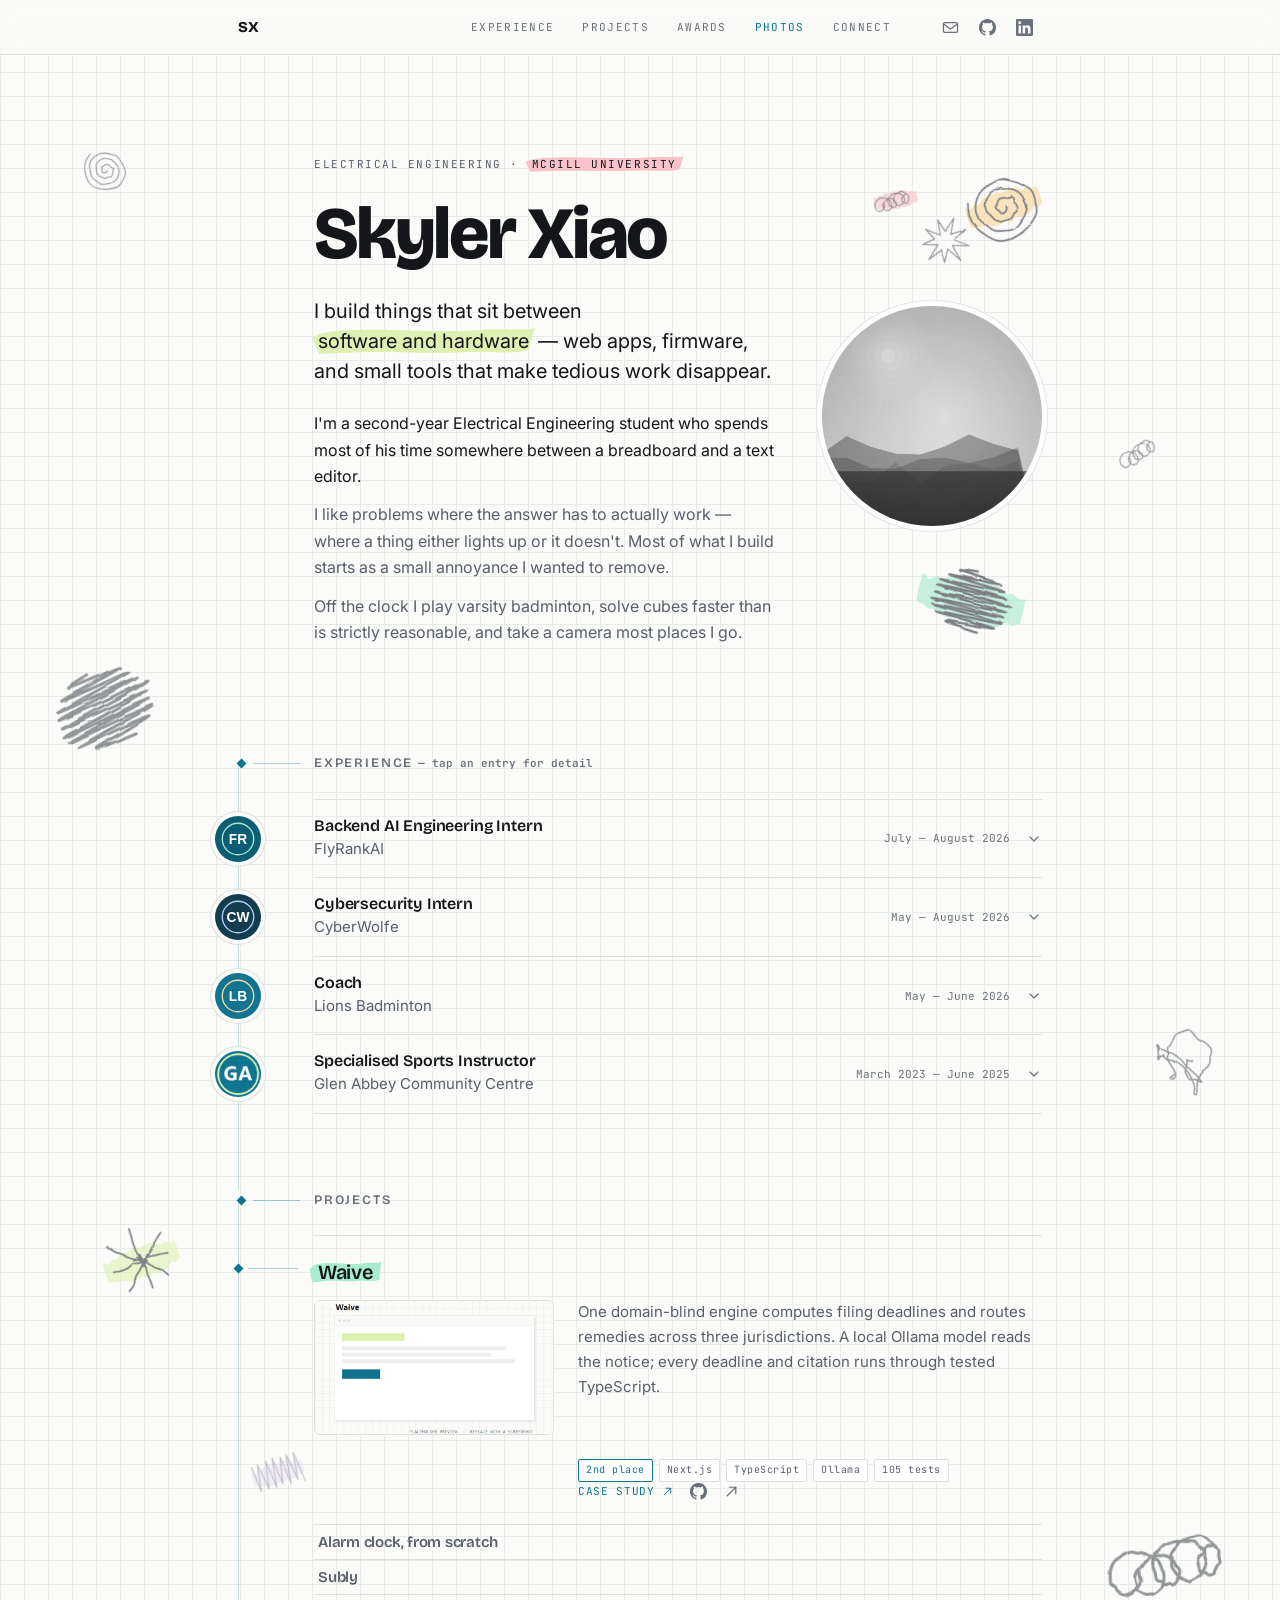
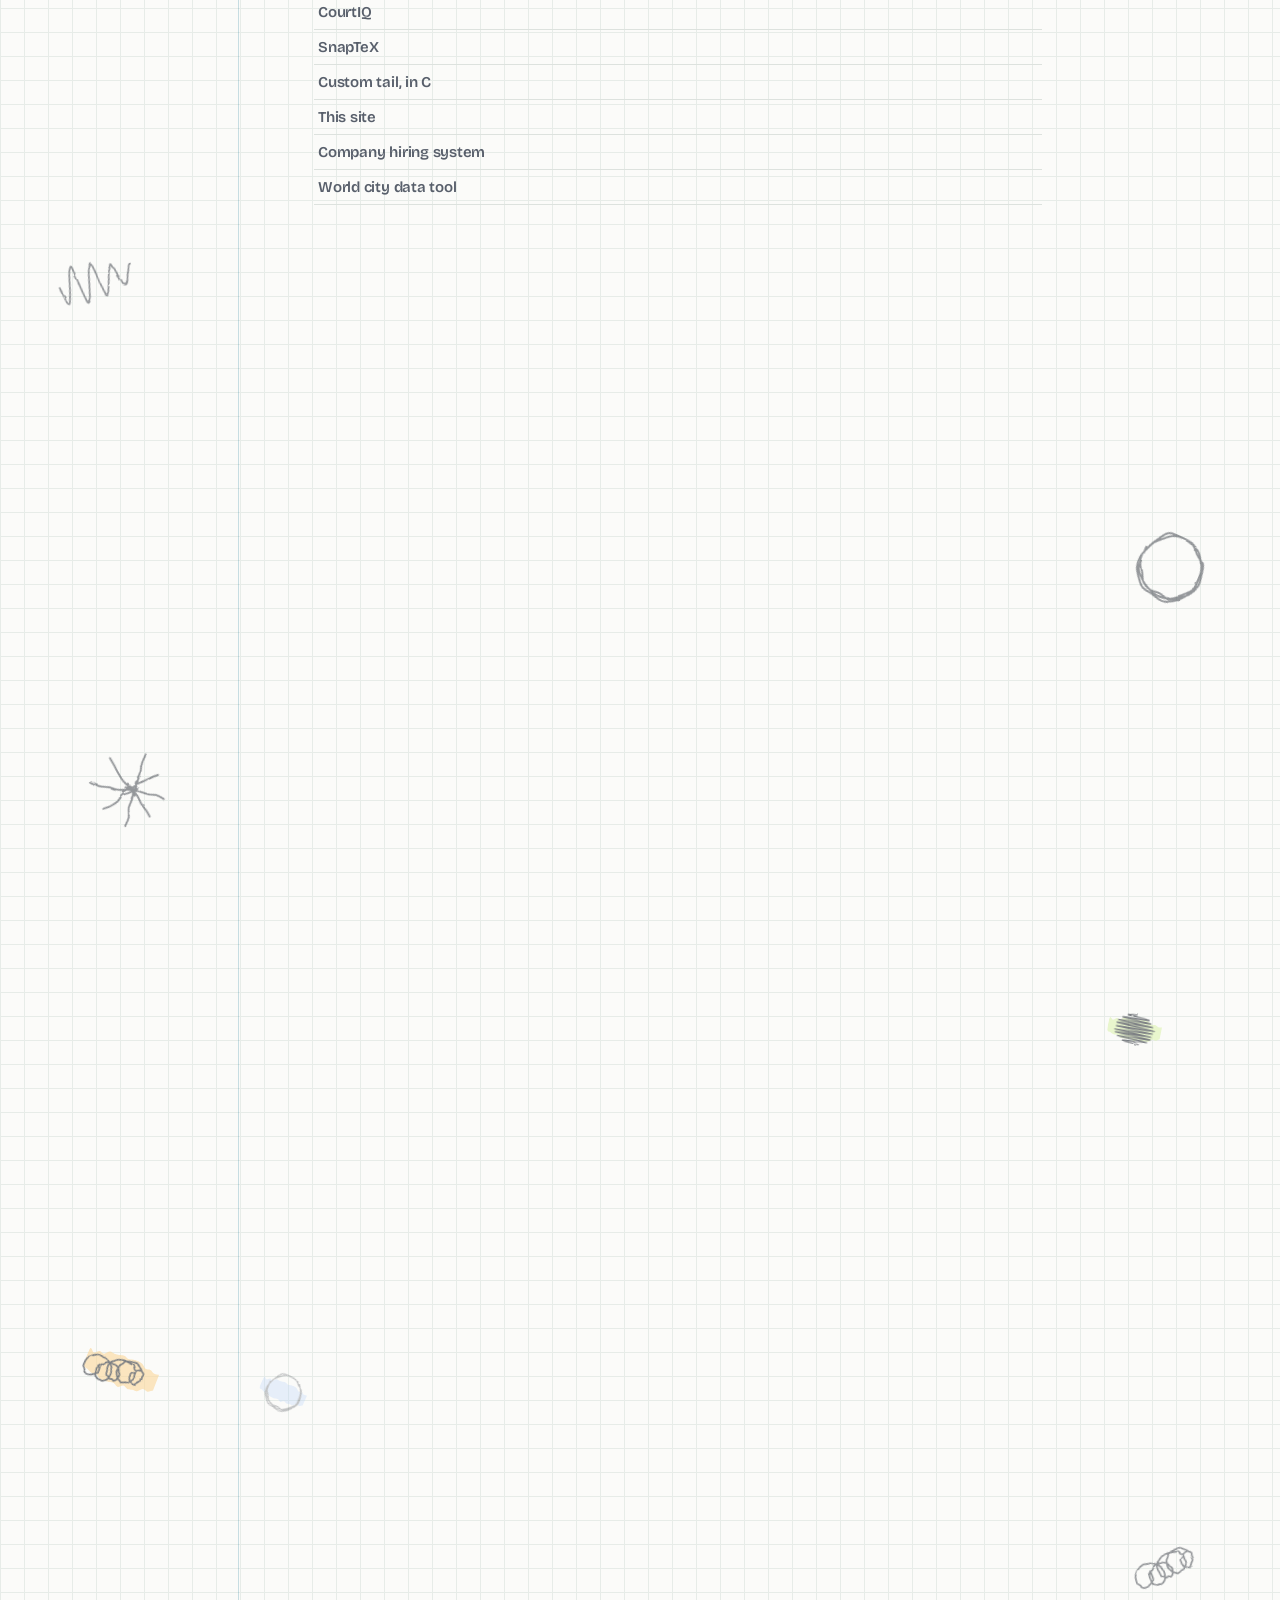
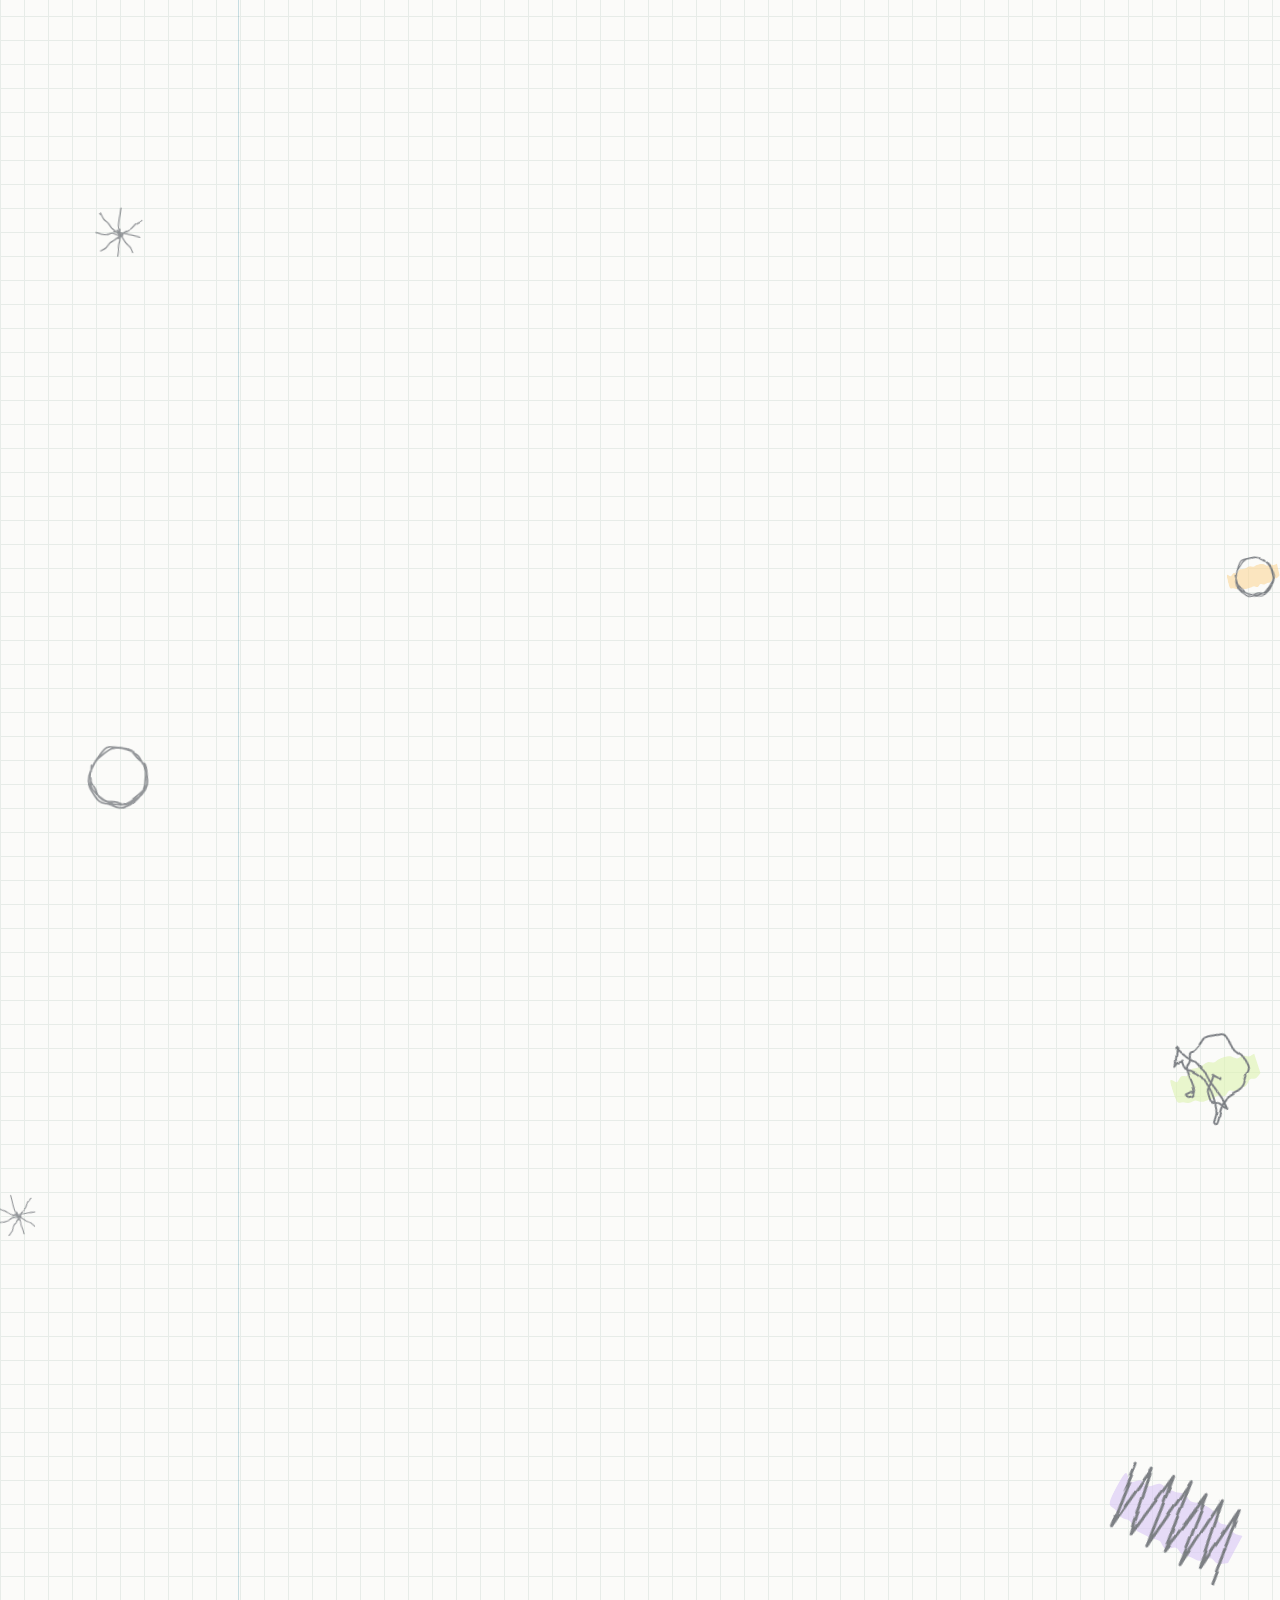
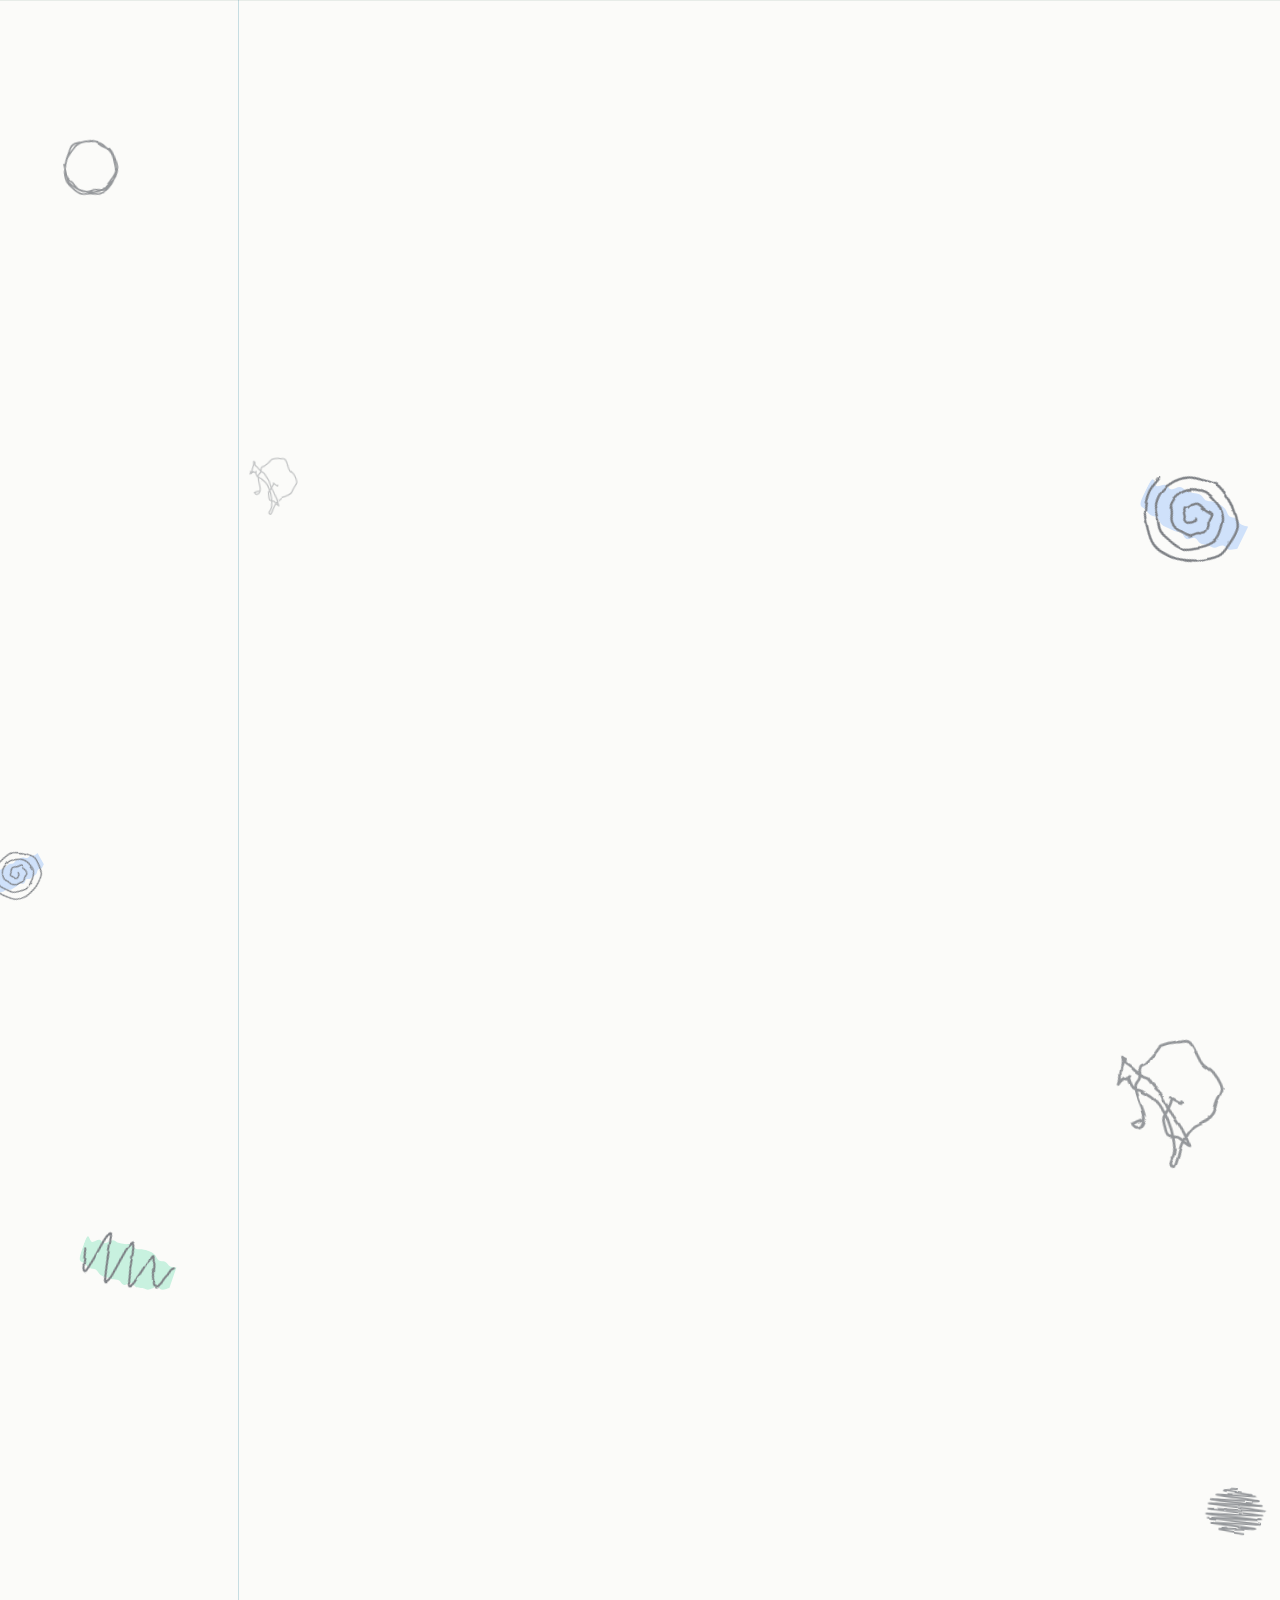
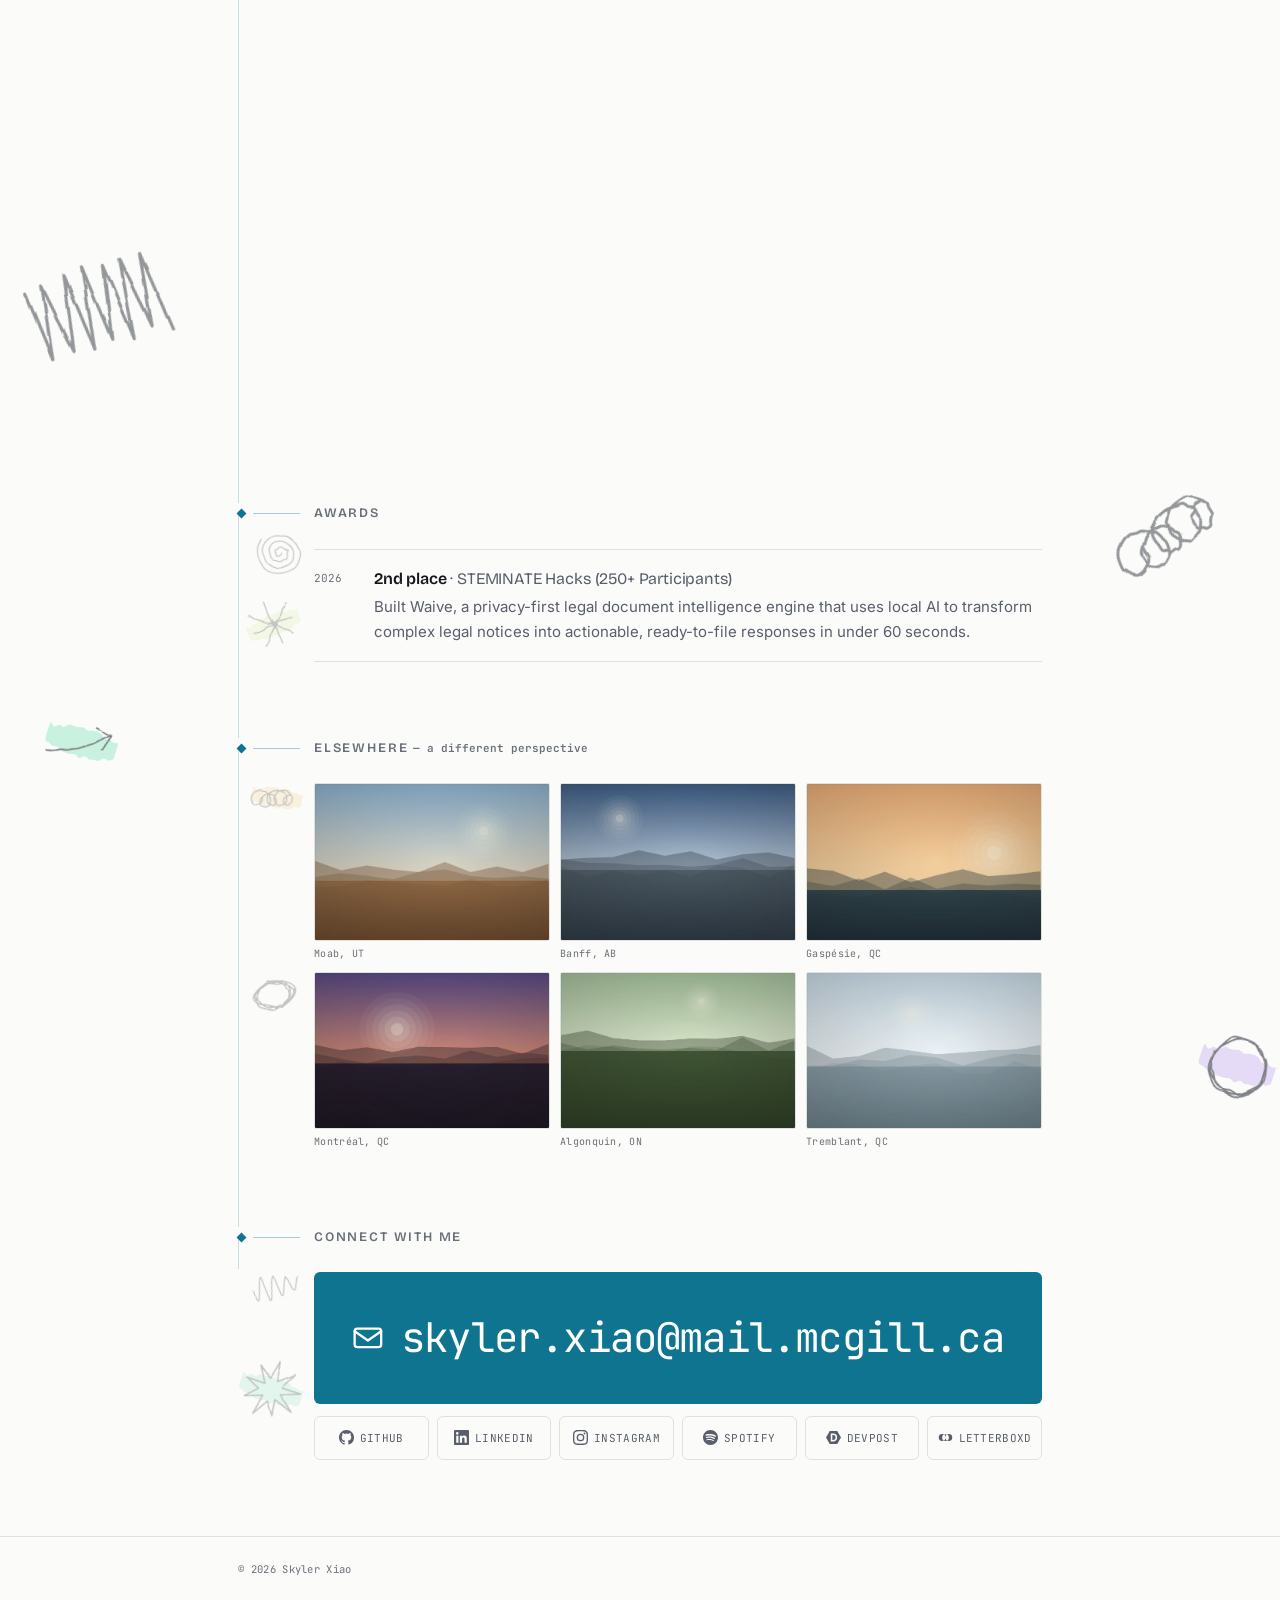
==== commit 65d1ed72: "Projects: get back under the height budget so it goes live again Nine projects made fits() demand 80" ====
--- a/index.html
+++ b/index.html
@@ -429,7 +429,7 @@
           <div class="project-panel" id="panel-waive" role="region" aria-labelledby="tab-waive">
             <div class="project-panel-in">
               <img class="project-shot" src="img/previews/waive.jpg" alt="" width="1200" height="750" loading="lazy">
-              <p>A deterministic engine that computes filing deadlines and routes remedies for benefit overpayments and debt lawsuits across three jurisdictions, from one domain-blind codebase. A local Ollama model reads the notice and drafts the plain-language explanation — every deadline, eligibility check and citation runs through pure, tested TypeScript.</p>
+              <p>One domain-blind engine computes filing deadlines and routes remedies across three jurisdictions. A local Ollama model reads the notice; every deadline and citation runs through tested TypeScript.</p>
               <div class="tags">
                 <span class="tag tag--win">2nd place</span>
                 <span class="tag">Next.js</span>
@@ -456,7 +456,7 @@
           <div class="project-panel" id="panel-alarm-clock" role="region" aria-labelledby="tab-alarm-clock">
             <div class="project-panel-in">
               <img class="project-shot" src="img/previews/alarm-clock.jpg" alt="" width="1200" height="750" loading="lazy">
-              <p>An ESP-32 clock with a DS1302 RTC, LCD, 4x4 keypad and a WS2812B sunrise, coordinated over a shared I2C bus. To dismiss it you solve a maths problem that scales in difficulty with how quickly you answered last time. Simulated in Wokwi, then soldered.</p>
+              <p>An ESP-32 clock — RTC, LCD, keypad and an LED sunrise on one I2C bus. Dismissing it means solving a maths problem that scales to how fast you answered last time.</p>
               <div class="tags">
                 <span class="tag">C++</span>
                 <span class="tag">ESP-32</span>
@@ -481,7 +481,7 @@
           <div class="project-panel" id="panel-subly" role="region" aria-labelledby="tab-subly">
             <div class="project-panel-in">
               <img class="project-shot" src="img/previews/subly.jpg" alt="" width="1200" height="750" loading="lazy">
-              <p>A sublease and roommate marketplace with a clustered Mapbox map, proximity and price filters, direct messaging and two-way reviews. Postgres schema and row-level security in Supabase, with notifications fired from database triggers so they hold even on writes made straight from the client.</p>
+              <p>A sublease marketplace with a clustered Mapbox map, messaging and two-way reviews. Postgres and row-level security in Supabase, with notifications fired from database triggers.</p>
               <div class="tags">
                 <span class="tag">Next.js</span>
                 <span class="tag">Supabase</span>
@@ -507,7 +507,7 @@
           <div class="project-panel" id="panel-courtiq" role="region" aria-labelledby="tab-courtiq">
             <div class="project-panel-in">
               <img class="project-shot" src="img/previews/courtiq.jpg" alt="" width="1200" height="750" loading="lazy">
-              <p>Imports a public Sleeper NBA league, infers whether it scores by points or by categories from undocumented settings, and ranks players with per-game rate normalisation or a nine-category z-score model. Optional AI narration sits on top and never influences a ranking or a trade.</p>
+              <p>Imports a Sleeper NBA league, infers whether it scores by points or categories, and ranks players on a nine-category z-score model. AI narration explains, never decides.</p>
               <div class="tags">
                 <span class="tag">TypeScript</span>
                 <span class="tag">Sleeper API</span>
@@ -528,7 +528,7 @@
           <div class="project-panel" id="panel-snaptex" role="region" aria-labelledby="tab-snaptex">
             <div class="project-panel-in">
               <img class="project-shot" src="img/previews/snaptex.jpg" alt="" width="1200" height="750" loading="lazy">
-              <p>A Chrome extension that converts LaTeX expressions into paste-ready Unicode, plus a scrolling-screenshot merger and a persistent screenshot bag for collecting visual context.</p>
+              <p>A Chrome extension that turns LaTeX into paste-ready Unicode, plus scrolling screenshots and a bag to collect them in.</p>
               <div class="tags">
                 <span class="tag">JavaScript</span>
                 <span class="tag">Chrome Extensions API</span>
@@ -552,7 +552,7 @@
           <div class="project-panel" id="panel-tail" role="region" aria-labelledby="tab-tail">
             <div class="project-panel-in">
               <img class="project-shot" src="img/previews/tail.jpg" alt="" width="1200" height="750" loading="lazy">
-              <p>The Unix tail command rebuilt around a ring buffer for O(1) retrieval over large files. Manual heap management and pointer arithmetic, checked for leaks, with a Makefile build handling compilation and dependencies.</p>
+              <p>The Unix tail rebuilt in C around a ring buffer for O(1) retrieval, with manual heap management and a Makefile build. No leaks.</p>
               <div class="tags">
                 <span class="tag">C</span>
                 <span class="tag">Makefiles</span>
@@ -573,7 +573,7 @@
           <div class="project-panel" id="panel-portfolio" role="region" aria-labelledby="tab-portfolio">
             <div class="project-panel-in">
               <img class="project-shot" src="img/previews/portfolio.jpg" alt="" width="1200" height="750" loading="lazy">
-              <p>Built from scratch as a job-hunting tool and a front-end exercise, iterated through several design passes into one visual identity — its type, palette, and the marker you are looking at. Deployed on GitHub Pages behind a domain configured at Namecheap.</p>
+              <p>Built from scratch as a job-hunting tool and a front-end exercise — its type, palette and the marker you are looking at. On GitHub Pages behind a custom domain.</p>
               <div class="tags">
                 <span class="tag">HTML</span>
                 <span class="tag">CSS</span>
@@ -597,7 +597,7 @@
           <div class="project-panel" id="panel-hiring" role="region" aria-labelledby="tab-hiring">
             <div class="project-panel-in">
               <img class="project-shot" src="img/previews/hiring.jpg" alt="" width="1200" height="750" loading="lazy">
-              <p>Object-oriented models for employees, jobs and companies standing in for real hiring infrastructure, with a CSV parsing engine that validates and handles errors as it reads, and algorithms that grade performance and compare candidates.</p>
+              <p>Object-oriented models for employees, jobs and companies, with a CSV engine that validates as it reads and grades candidates against each other.</p>
               <div class="tags">
                 <span class="tag">Python</span>
                 <span class="tag">OOP</span>
@@ -617,7 +617,7 @@
           <div class="project-panel" id="panel-citydata" role="region" aria-labelledby="tab-citydata">
             <div class="project-panel-in">
               <img class="project-shot" src="img/previews/citydata.jpg" alt="" width="1200" height="750" loading="lazy">
-              <p>40,000+ city records cleaned, filtered and aggregated in Bash — population statistics and cross-country comparisons, with validation checks for missing or malformed rows.</p>
+              <p>40,000+ city records cleaned, filtered and aggregated in Bash — population statistics and cross-country comparisons, with checks for malformed rows.</p>
               <div class="tags">
                 <span class="tag">Bash</span>
                 <span class="tag">grep</span>
--- a/style.css
+++ b/style.css
@@ -896,10 +896,11 @@
   position: relative;
   display: block; width: calc(100% + var(--gutter));
   margin-left: calc(var(--gutter) * -1);
-  /* s-3 rather than s-4: nine tabs on the spine, and every closed one counts
-     against fits(). The open tab keeps its larger padding below, so the
-     focused project still has presence. */
-  padding: var(--s-3) 0 var(--s-3) var(--gutter);
+  /* s-2 rather than s-4: nine tabs on the spine, and every closed one counts
+     against fits() — at s-4 the section stopped going live on a scaled
+     laptop and fell back to a plain list. The open tab keeps its larger
+     padding below, so the focused project still has presence. */
+  padding: var(--s-2) 0 var(--s-2) var(--gutter);
   background: none; border: 0; cursor: pointer; text-align: left;
   font-family: var(--display); font-weight: 600;
   font-size: var(--t-md); letter-spacing: -0.015em;
@@ -963,7 +964,7 @@
 .project-panel-in {
   padding: 0;
   display: grid;
-  grid-template-columns: minmax(0, 320px) minmax(0, 1fr);
+  grid-template-columns: minmax(0, 240px) minmax(0, 1fr);
   column-gap: var(--s-5);
   align-items: start;
 }
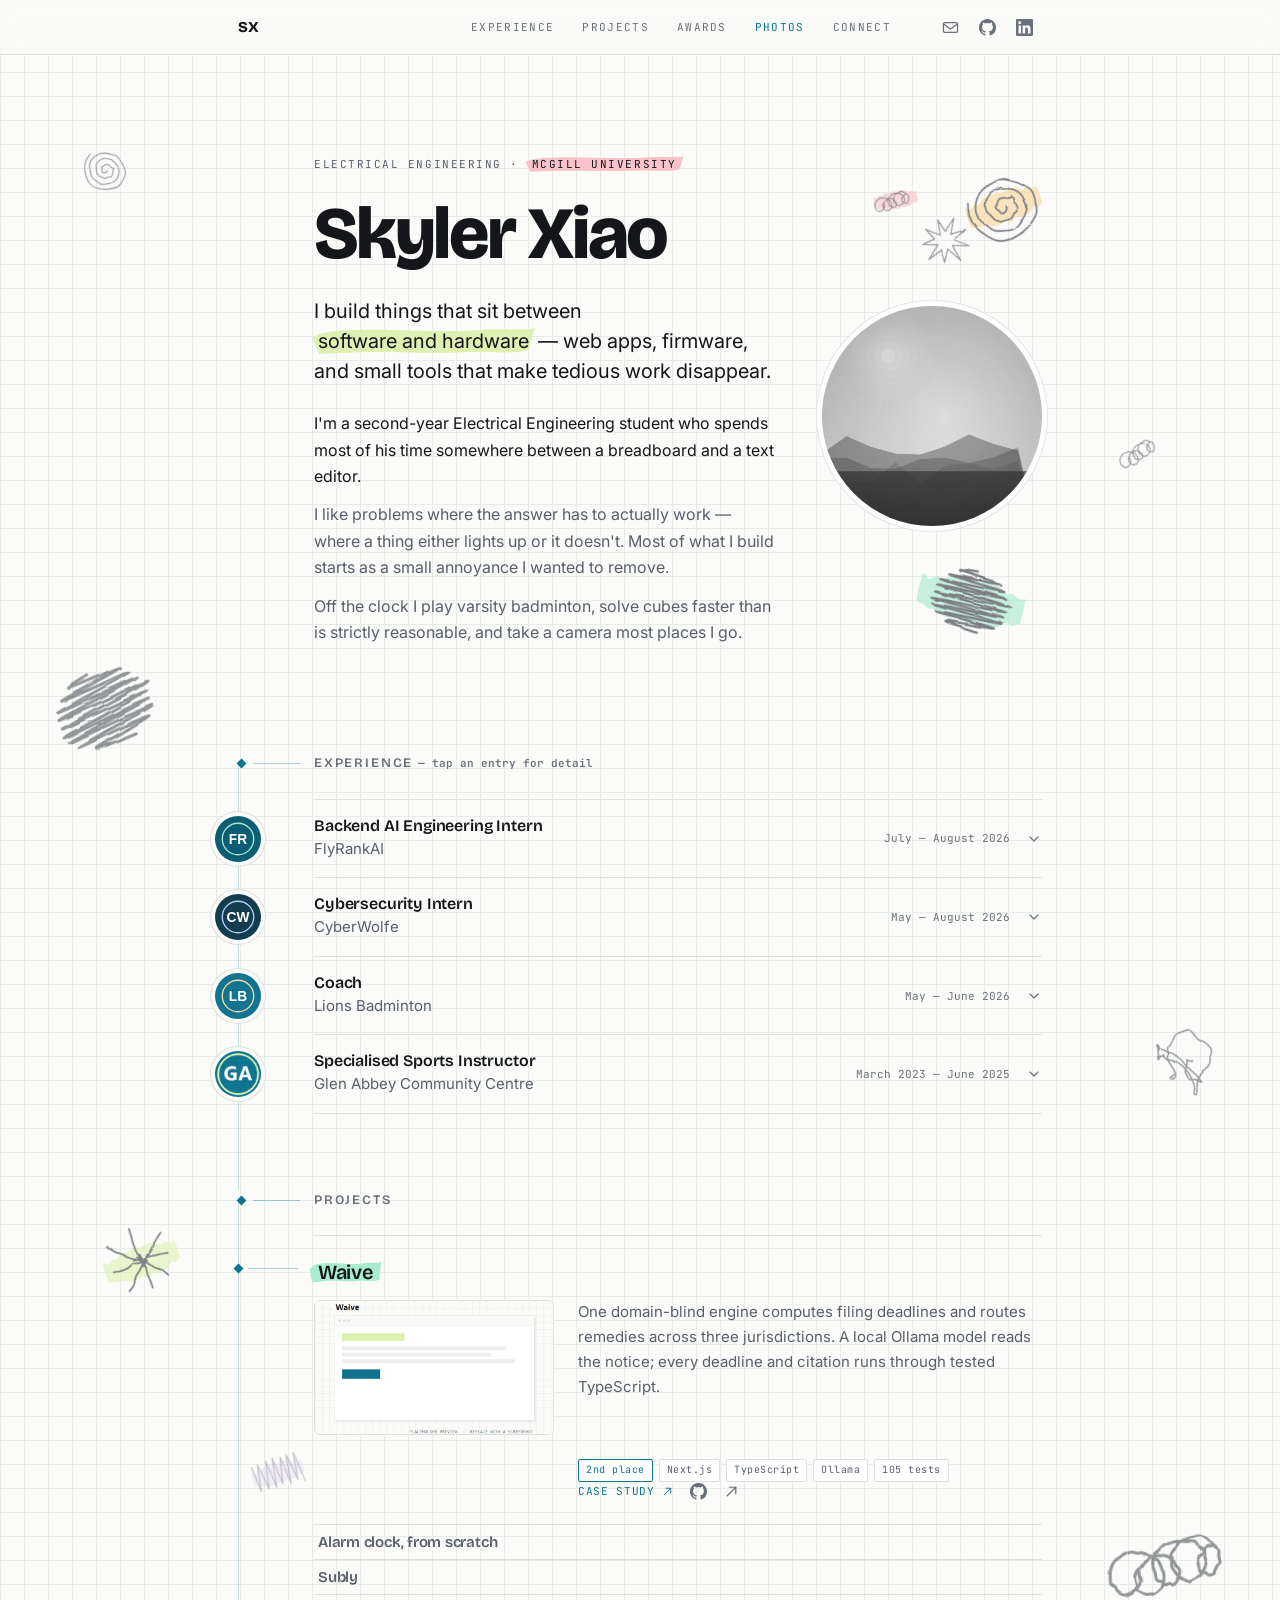
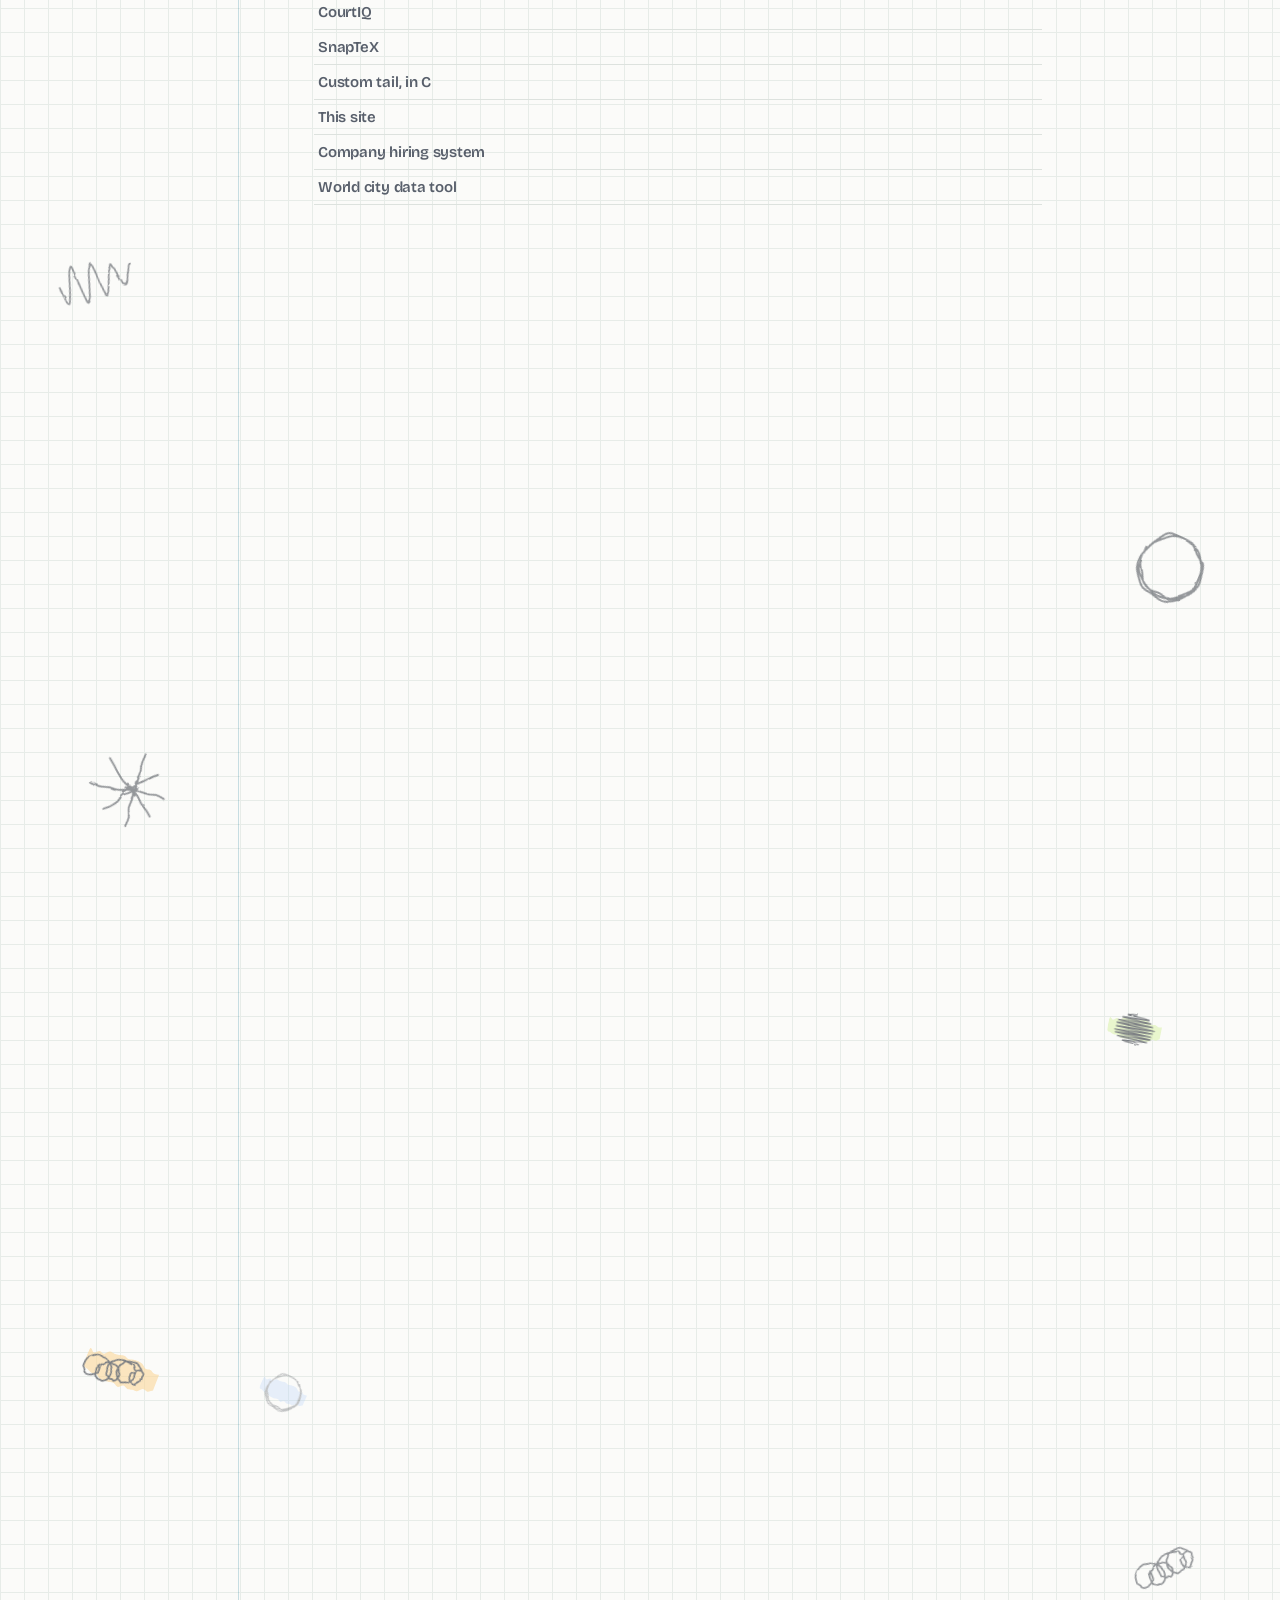
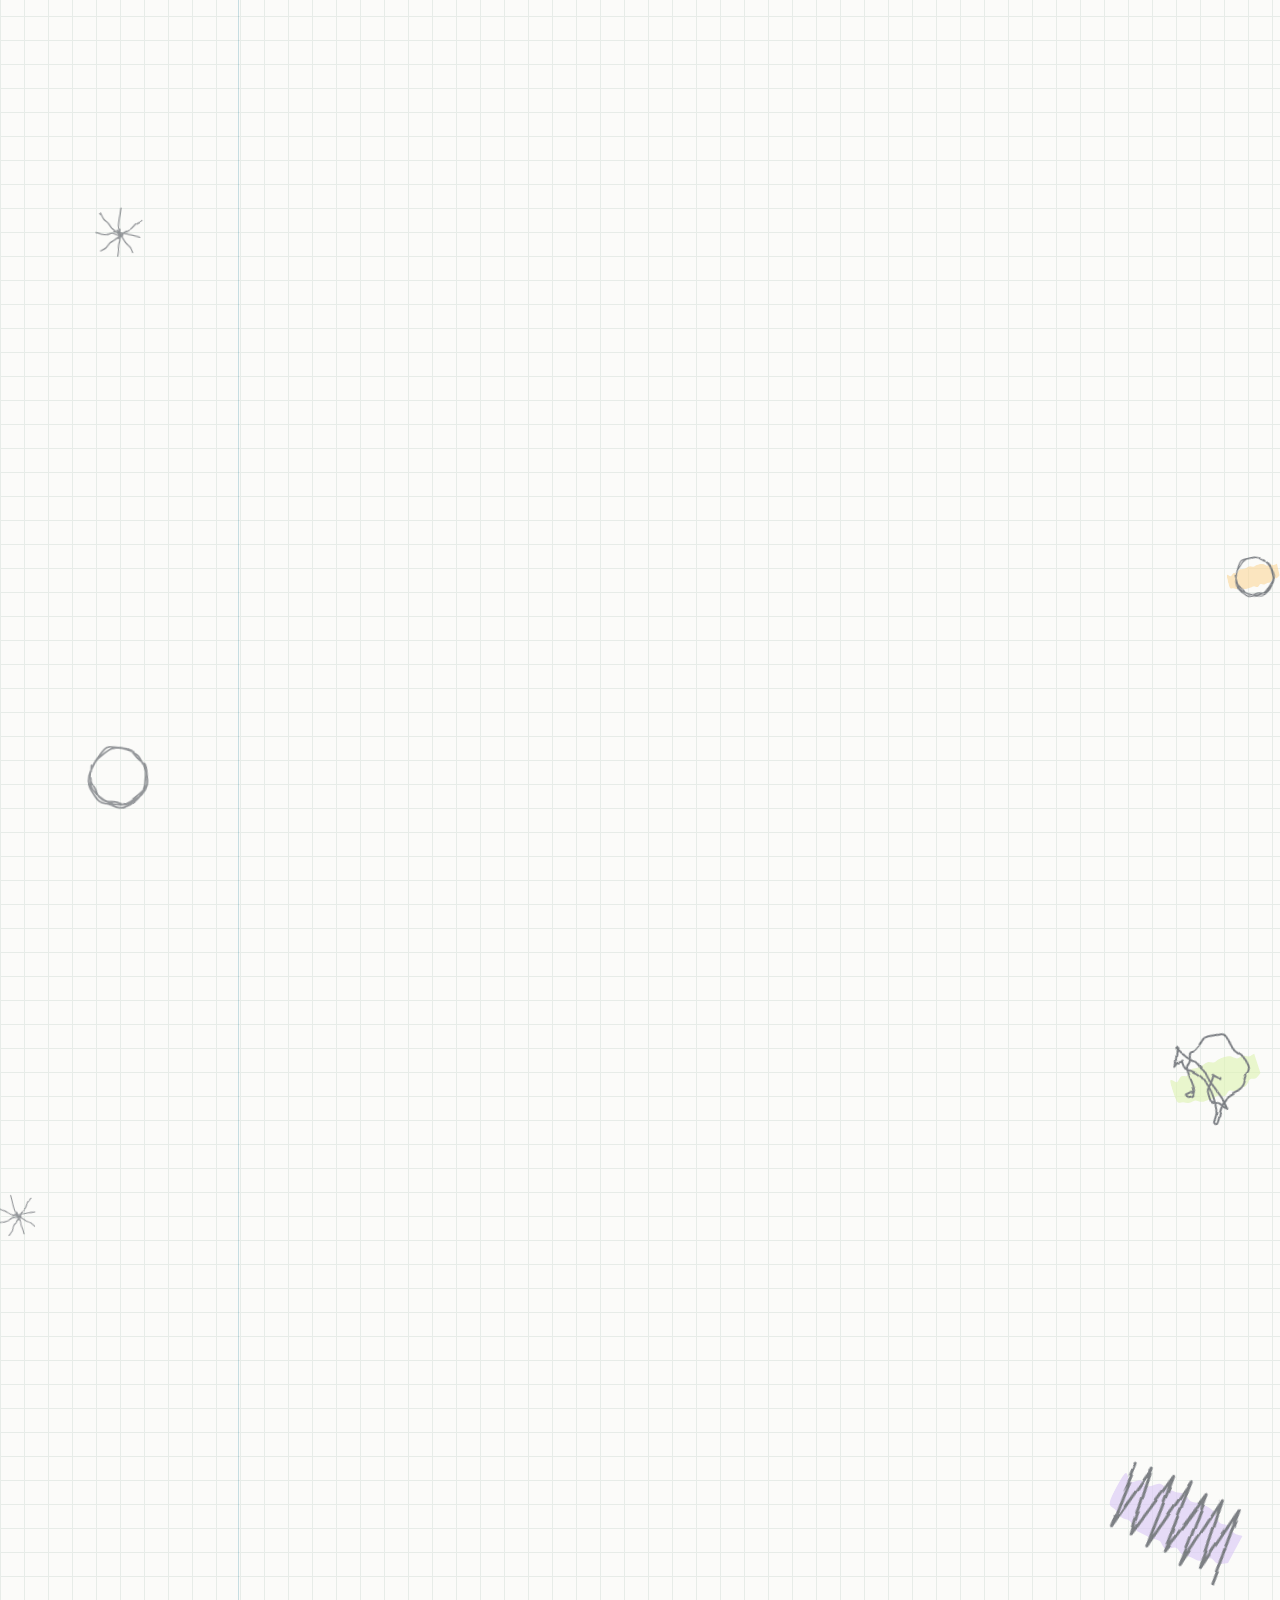
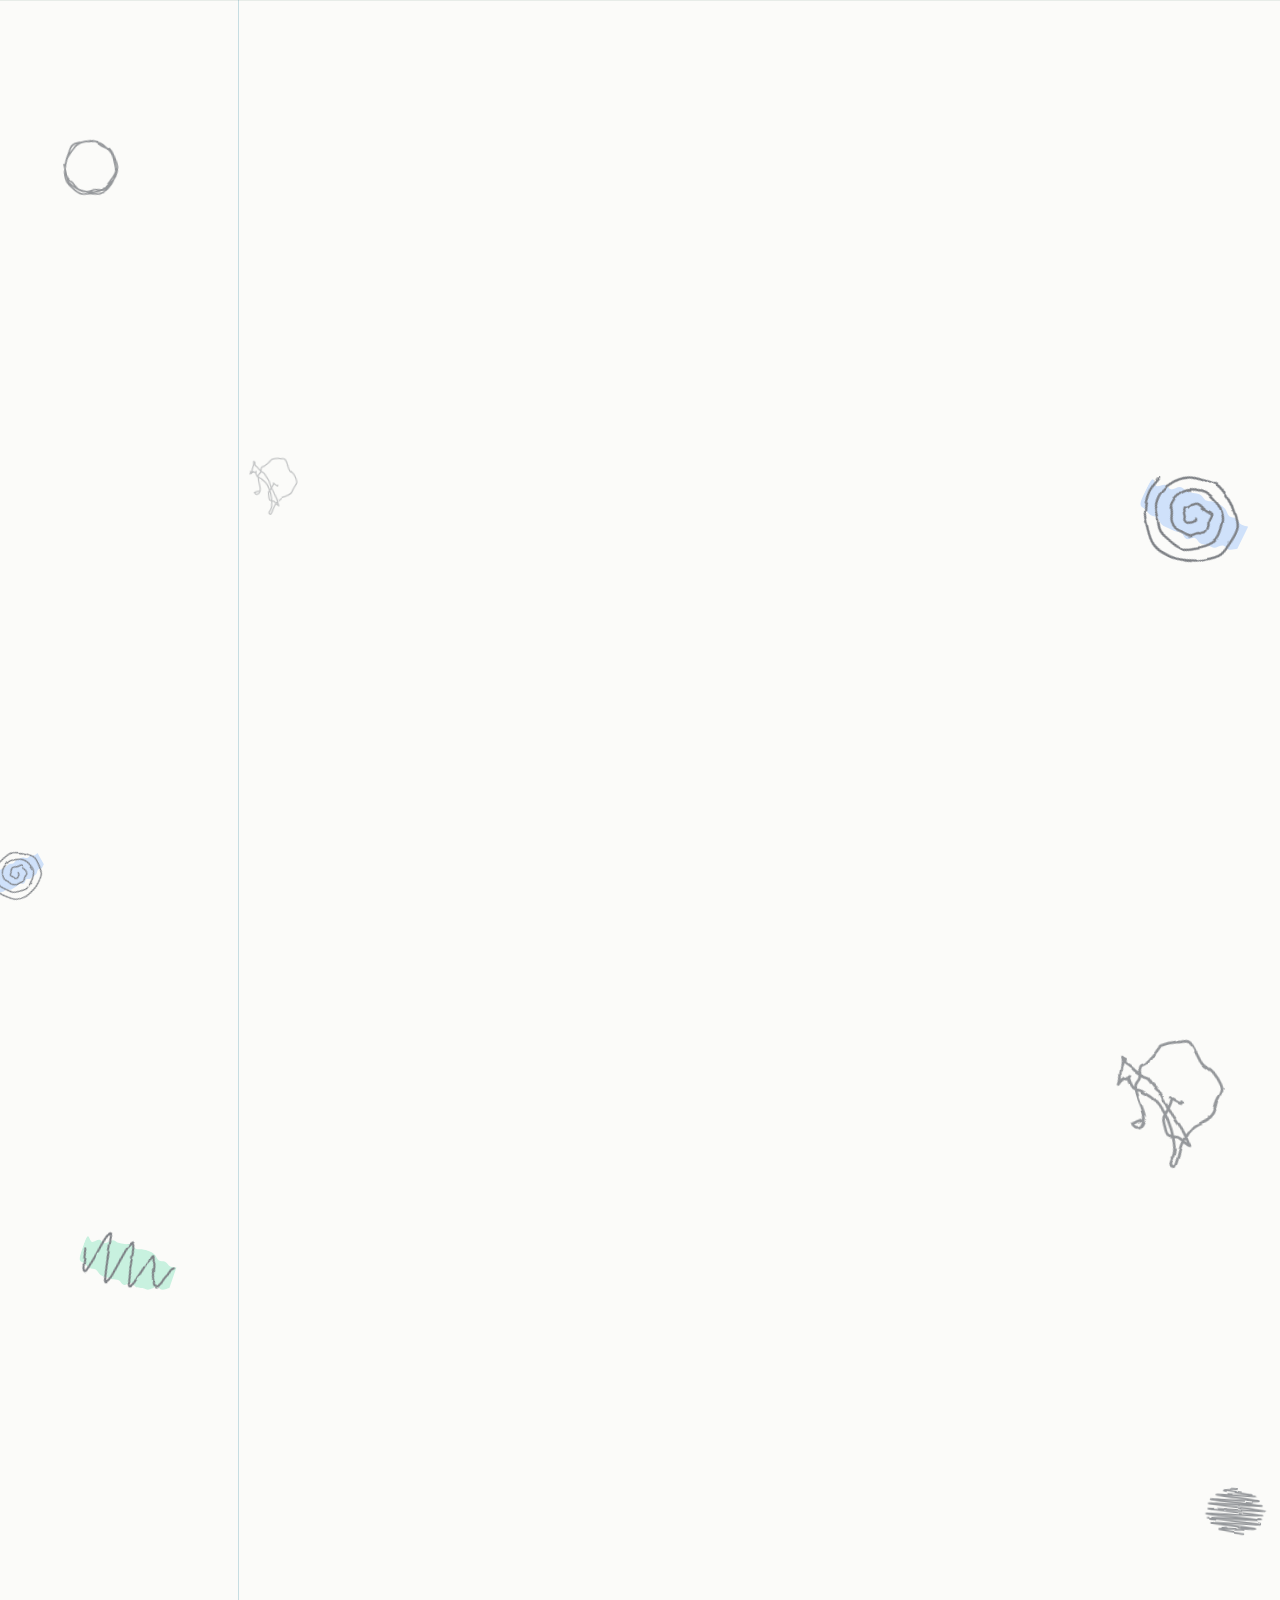
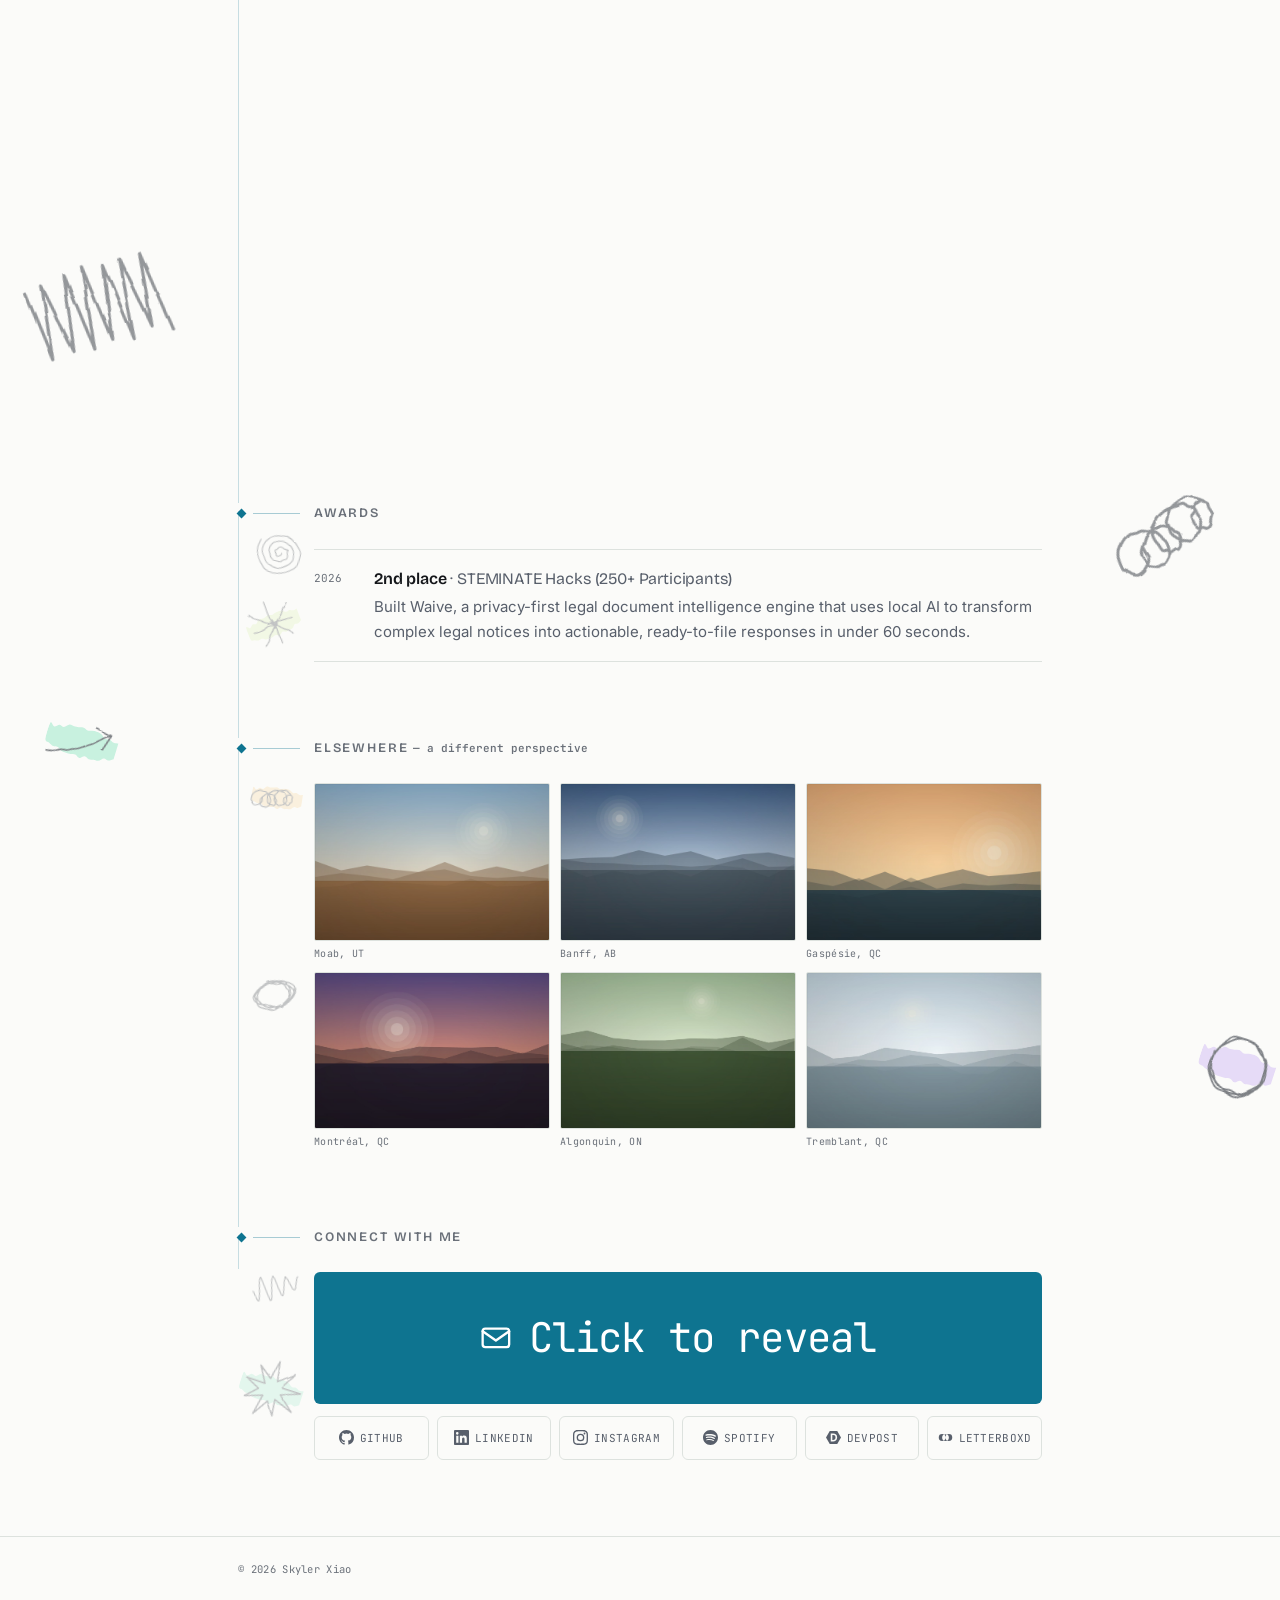
==== commit 7324047e: "Projects: implement email reveal functionality and style adjustments" ====
--- a/index.html
+++ b/index.html
@@ -419,6 +419,7 @@
            unique id on the tab/panel pair, and a shot.        -->
       <div class="projects-scroll">
         <div class="projects-stage">
+        <p class="projects-count" aria-hidden="true">1 / 9</p>
         <article class="project is-open" style="--brush: var(--brush-waive)">
           <h3 class="project-tab-h">
             <button class="project-tab" type="button" id="tab-waive"
@@ -695,12 +696,17 @@
 
            TODO: the Instagram and Spotify hrefs are placeholders — swap in the
            real profile URLs. Left obviously wrong on purpose so they cannot
-           ship quietly pointing somewhere unintended. -->
+           ship quietly pointing somewhere unintended.
+
+           The bar starts as a reveal button; script.js assembles the address
+           from the two halves below and swaps in the mailto link, so this copy
+           never sits in the source as one scrapeable string. -->
       <div class="contact-links">
-        <a class="contact-mail" href="mailto:skyler.xiao@mail.mcgill.ca">
+        <button class="contact-mail" type="button" aria-label="Click to reveal email address"
+                data-user="skyler.xiao" data-domain="mail.mcgill.ca">
           <svg class="icon" aria-hidden="true"><use href="#i-mail"></use></svg>
-          <span>skyler.xiao@mail.mcgill.ca</span>
-        </a>
+          <span>Click to reveal</span>
+        </button>
 
         <div class="contact-profiles">
           <a class="profile" href="https://github.com/skiller99668" target="_blank" rel="noopener">
--- a/style.css
+++ b/style.css
@@ -1041,6 +1041,31 @@
 .is-live.projects-scroll { min-height: var(--scroll-room, auto); }
 .is-live .projects-stage { position: sticky; top: var(--stage-top, 96px); }
 
+/* ── Live mode on a phone ────────────────────────────────────────────────
+   Same idea, one project instead of the list. Nine tap targets at a usable
+   size come to ~400px before any content, so the list and a readable panel
+   cannot share a phone screen; the focused project gets it to itself and
+   scrolling still moves through them.
+
+   Only inside .is-live — the fallback stays a plain list of everything, so
+   nothing is unreachable if the script never runs. */
+.projects-count { display: none; }
+
+@media (max-width: 900px) {
+  .is-live .projects-count {
+    display: block;
+    font-family: var(--mono); font-size: var(--t-xs);
+    letter-spacing: 0.12em; color: var(--ink-3);
+    margin: 0 0 var(--s-3); font-variant-numeric: tabular-nums;
+  }
+  .is-live .project:not(.is-open) { display: none; }
+  /* With one on screen the rules top and bottom read as a stray box. */
+  .is-live .project { border-top: 0; }
+  .is-live .project:last-of-type { border-bottom: 0; }
+  /* Nothing above it to separate from, so the open tab loses its extra lead-in. */
+  .is-live .project.is-open > .project-tab-h > .project-tab { padding-top: 0; }
+}
+
 @media (prefers-reduced-motion: reduce) {
   .project-tab, .project-tab::before,
   .is-live .project-panel, .is-live .project-panel-in { transition: none; }
@@ -1187,8 +1212,19 @@
   white-space: nowrap;          /* the address is one thing; never break it */
   transition: background-color var(--dur) var(--ease);
 }
+/* Before the reveal it's a <button>; the resets make it the same bar, to the
+   pixel, so swapping in the link doesn't move anything. */
+button.contact-mail {
+  width: 100%; border: 0; margin: 0;
+  font-weight: inherit; line-height: inherit;
+  cursor: pointer;
+}
 .contact-mail .icon { width: 0.78em; height: 0.78em; }
-.contact-mail:hover { background: var(--trace-deep); }
+.contact-mail:hover { background: var(--trace-deep); color: var(--on-trace); }
+.contact-mail.is-revealed span { animation: contact-reveal 0.35s var(--ease); }
+@keyframes contact-reveal {
+  from { opacity: 0; transform: translateY(0.18em); }
+}
 
 .contact-profiles {
   display: grid;
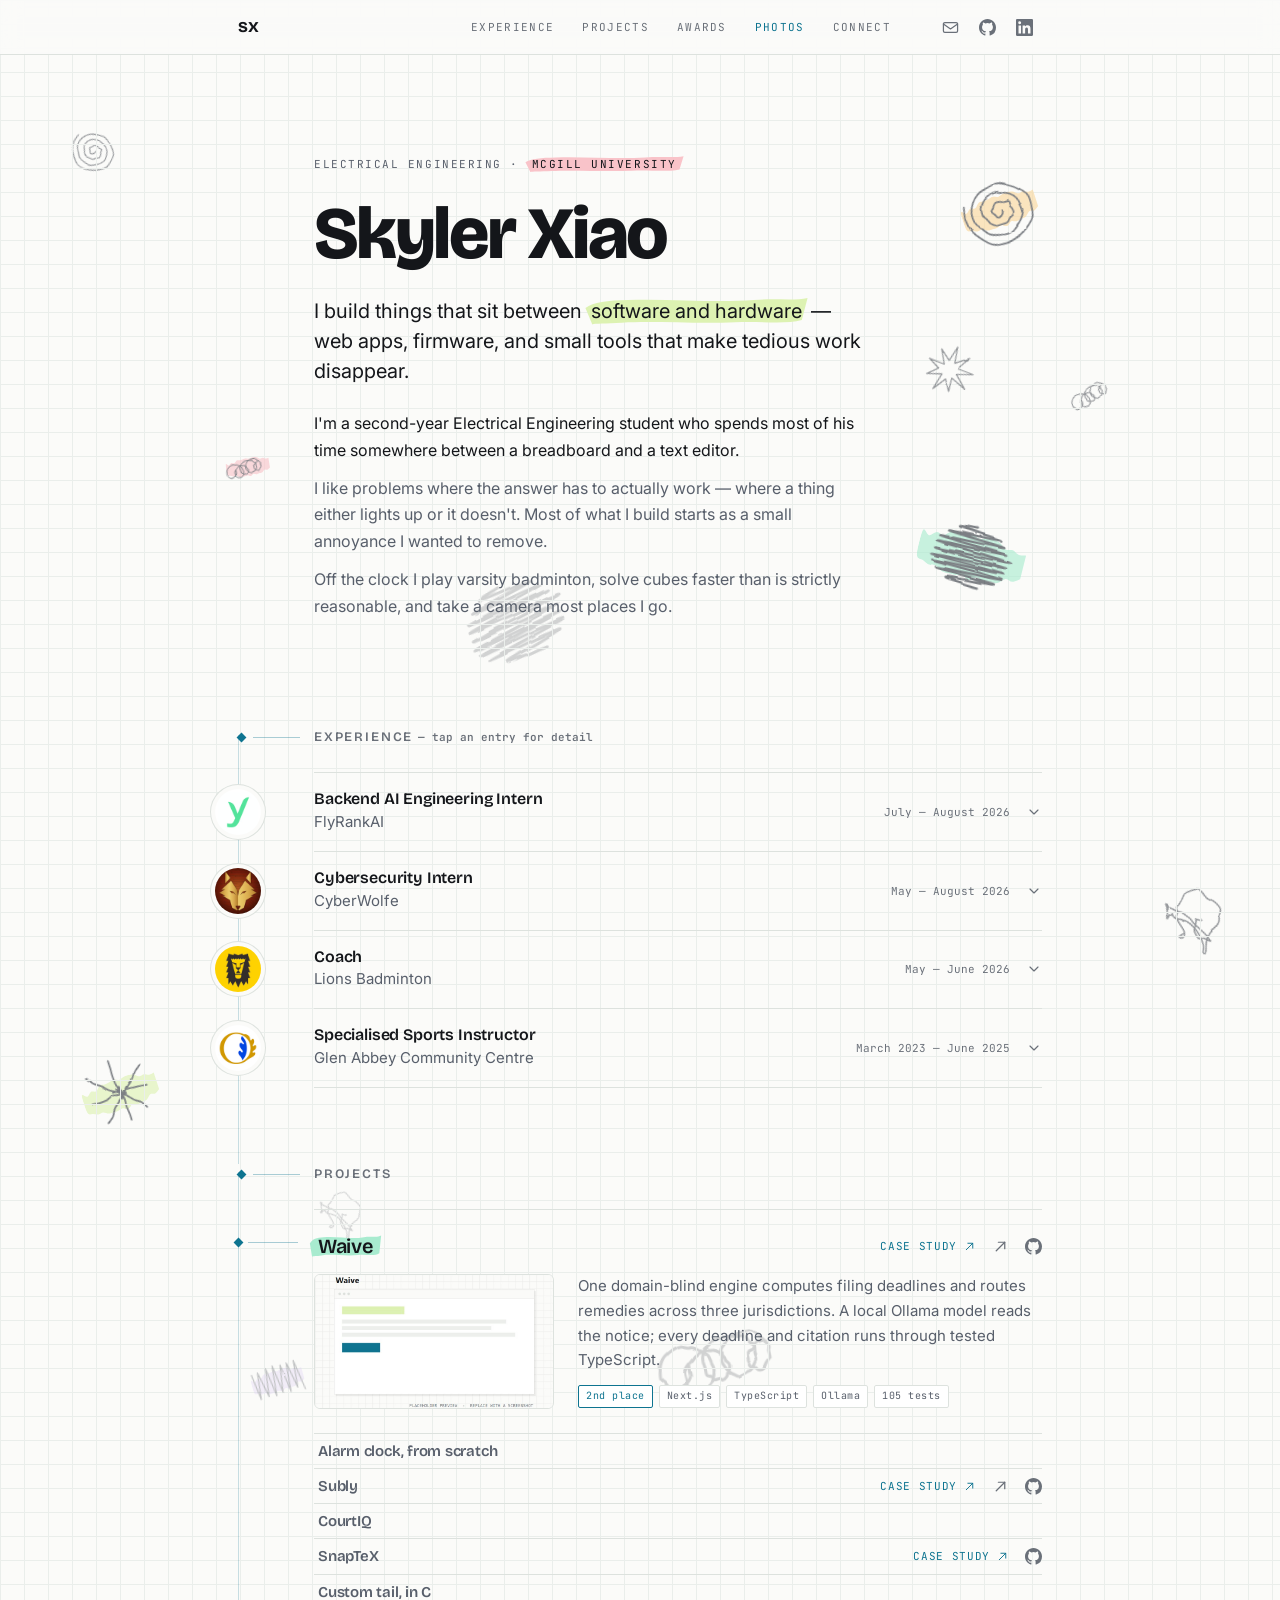
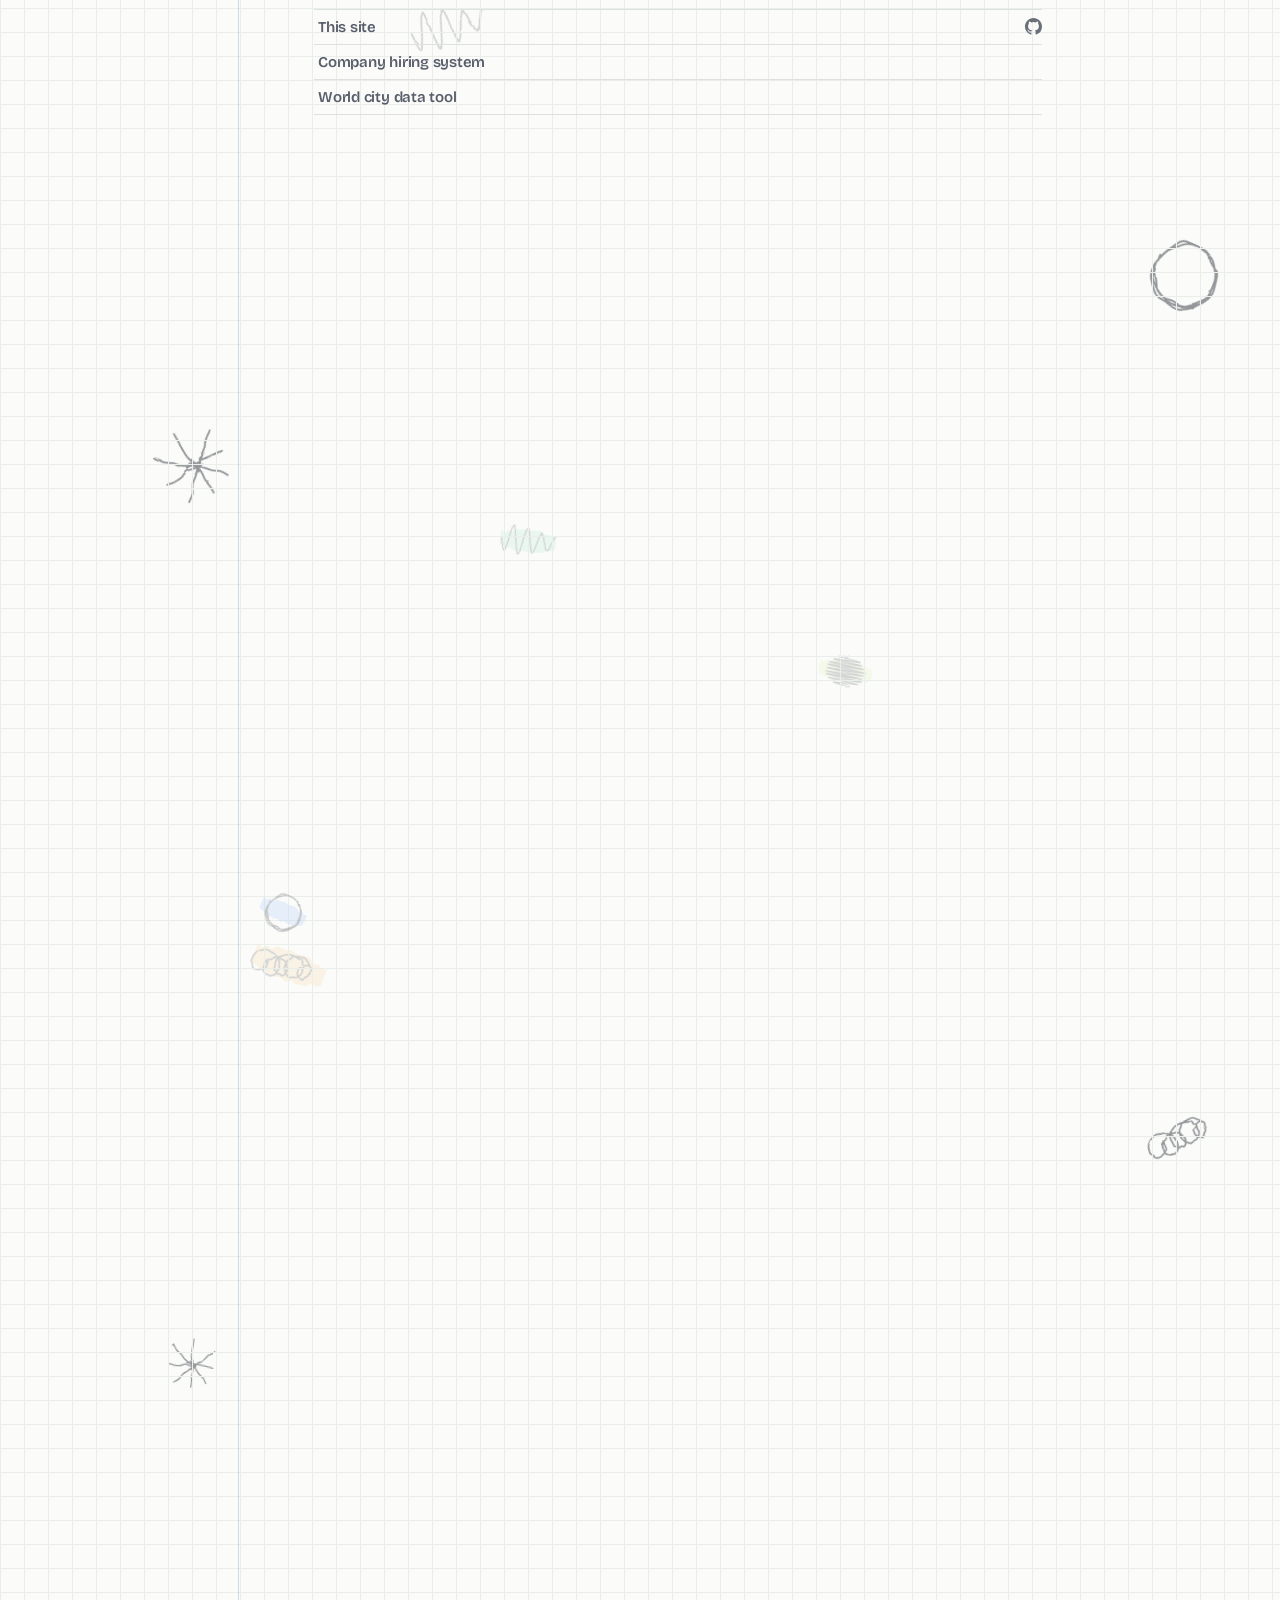
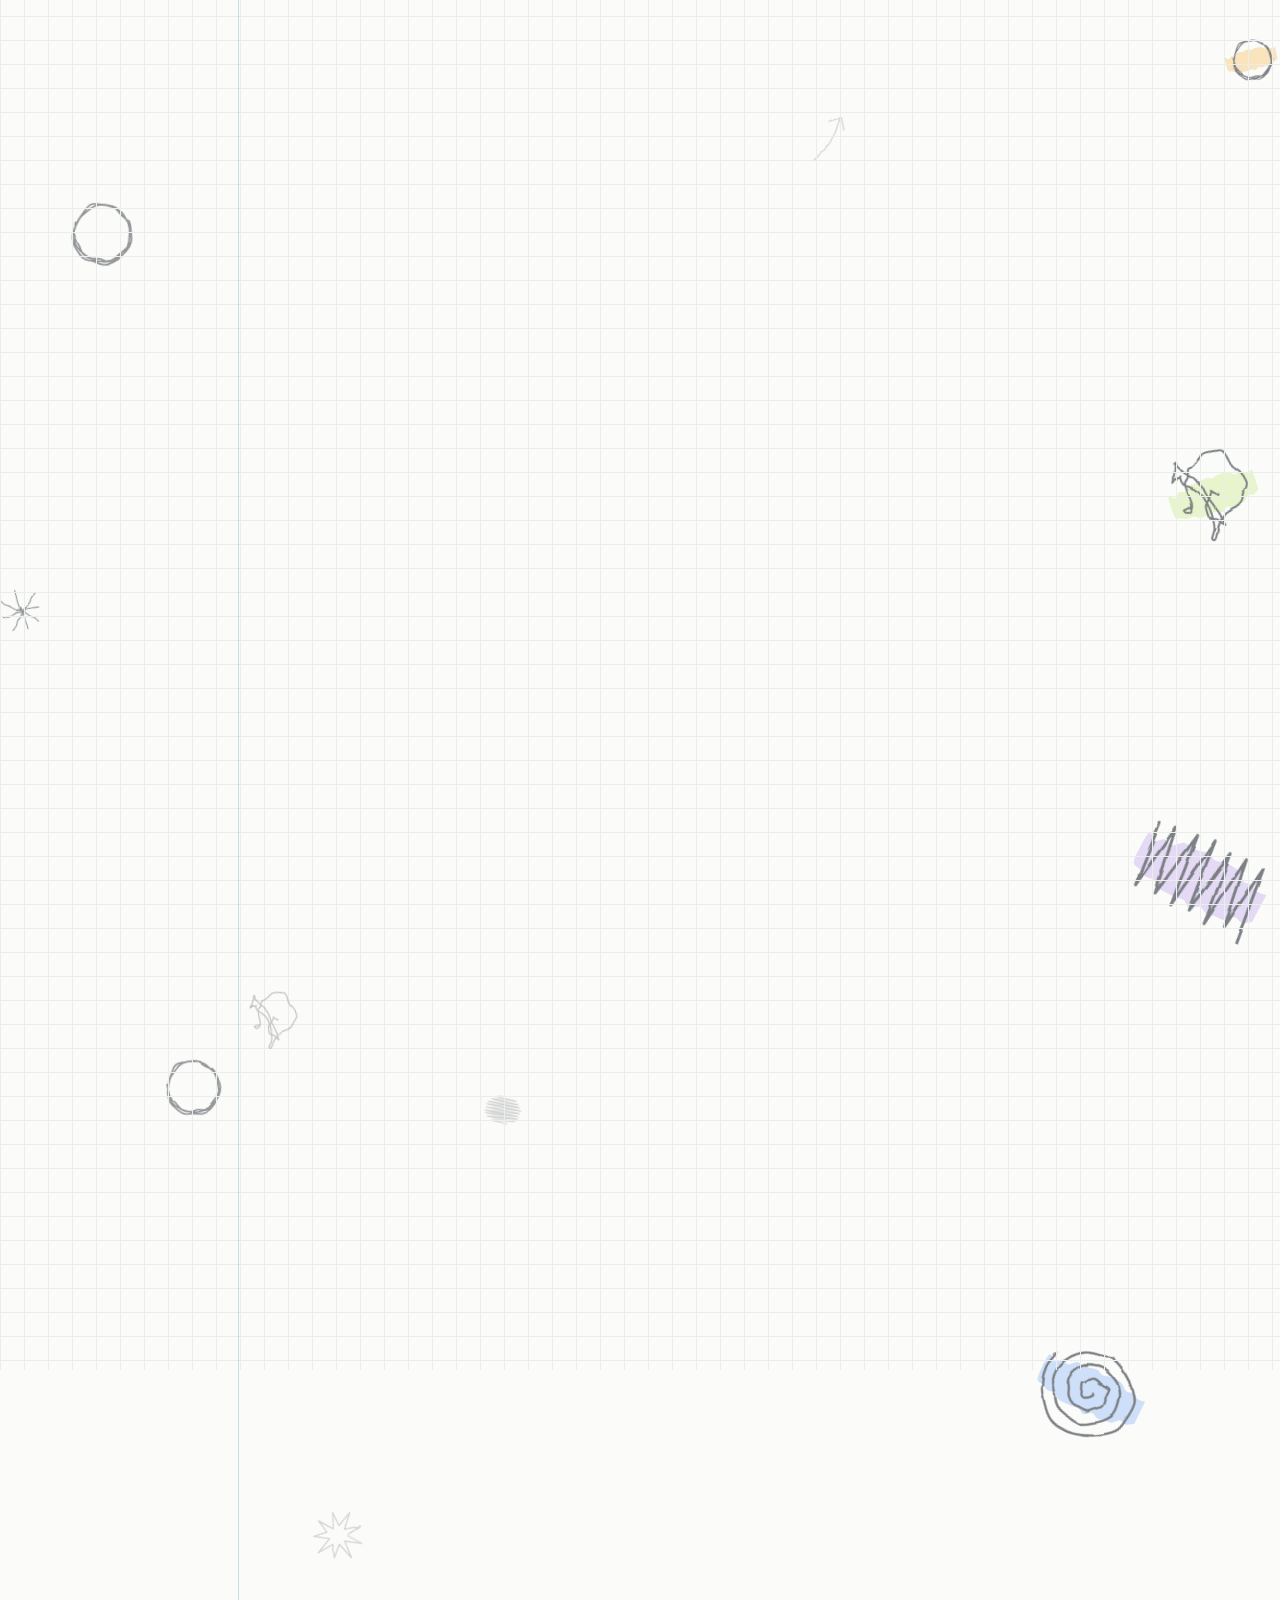
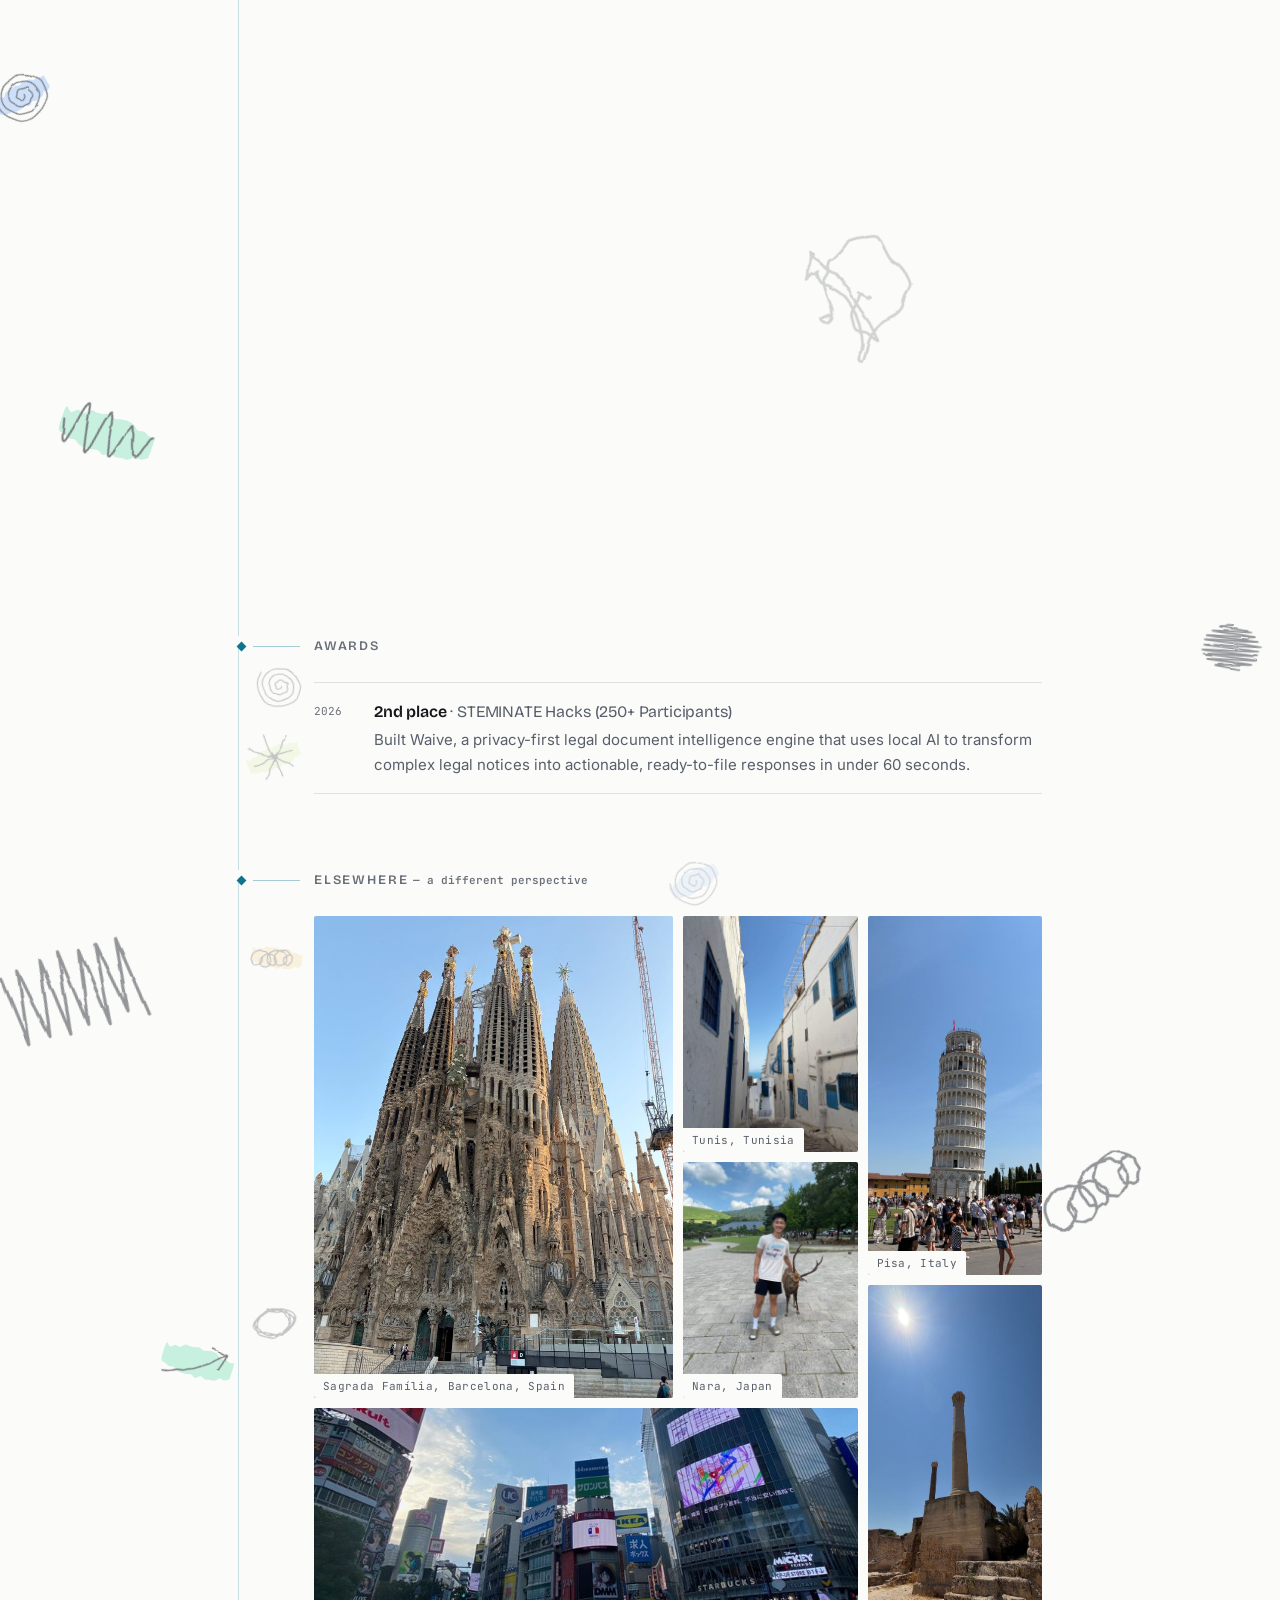
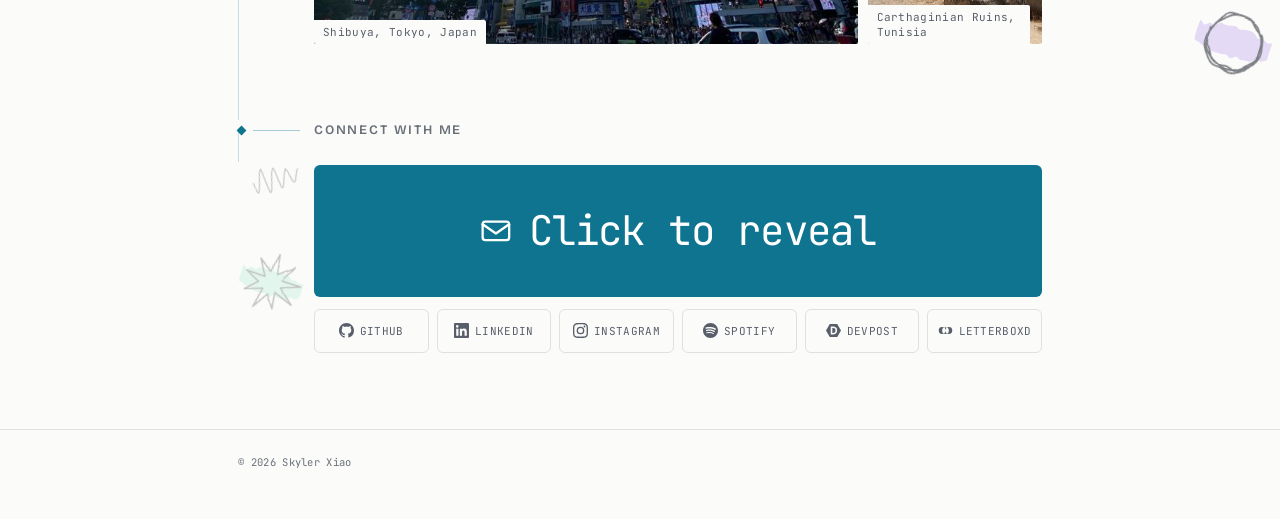
==== commit 8d252957: "Site: real logos and photos, links on project titles, doodles behind the text - Experience: real Fly" ====
--- a/index.html
+++ b/index.html
@@ -215,11 +215,11 @@
      different noise seed and shows one at a time. -->
 <div class="doodles doodles--margin" aria-hidden="true">
   <svg class="doodle doodle--01" viewBox="0 0 100 100"><use class="frame frame-1" href="#d-coil"></use><use class="frame frame-2" href="#d-coil"></use><use class="frame frame-3" href="#d-coil"></use></svg>
-  <svg class="doodle doodle--02" viewBox="0 0 100 100"><use class="frame frame-1" href="#d-blob"></use><use class="frame frame-2" href="#d-blob"></use><use class="frame frame-3" href="#d-blob"></use></svg>
+  <svg class="doodle doodle--02 doodle--under" viewBox="0 0 100 100"><use class="frame frame-1" href="#d-blob"></use><use class="frame frame-2" href="#d-blob"></use><use class="frame frame-3" href="#d-blob"></use></svg>
   <svg class="doodle doodle--03 doodle--lit" viewBox="0 0 100 100"><use class="hl" href="#d-swipe"></use><use class="frame frame-1" href="#d-burst"></use><use class="frame frame-2" href="#d-burst"></use><use class="frame frame-3" href="#d-burst"></use></svg>
-  <svg class="doodle doodle--04" viewBox="0 0 100 100"><use class="frame frame-1" href="#d-wave"></use><use class="frame frame-2" href="#d-wave"></use><use class="frame frame-3" href="#d-wave"></use></svg>
+  <svg class="doodle doodle--04 doodle--under" viewBox="0 0 100 100"><use class="frame frame-1" href="#d-wave"></use><use class="frame frame-2" href="#d-wave"></use><use class="frame frame-3" href="#d-wave"></use></svg>
   <svg class="doodle doodle--05" viewBox="0 0 100 100"><use class="frame frame-1" href="#d-burst"></use><use class="frame frame-2" href="#d-burst"></use><use class="frame frame-3" href="#d-burst"></use></svg>
-  <svg class="doodle doodle--06 doodle--lit" viewBox="0 0 100 100"><use class="hl" href="#d-swipe"></use><use class="frame frame-1" href="#d-loops"></use><use class="frame frame-2" href="#d-loops"></use><use class="frame frame-3" href="#d-loops"></use></svg>
+  <svg class="doodle doodle--06 doodle--lit doodle--under" viewBox="0 0 100 100"><use class="hl" href="#d-swipe"></use><use class="frame frame-1" href="#d-loops"></use><use class="frame frame-2" href="#d-loops"></use><use class="frame frame-3" href="#d-loops"></use></svg>
   <svg class="doodle doodle--07" viewBox="0 0 100 100"><use class="frame frame-1" href="#d-burst"></use><use class="frame frame-2" href="#d-burst"></use><use class="frame frame-3" href="#d-burst"></use></svg>
   <svg class="doodle doodle--08" viewBox="0 0 100 100"><use class="frame frame-1" href="#d-ring"></use><use class="frame frame-2" href="#d-ring"></use><use class="frame frame-3" href="#d-ring"></use></svg>
   <svg class="doodle doodle--09" viewBox="0 0 100 100"><use class="frame frame-1" href="#d-burst"></use><use class="frame frame-2" href="#d-burst"></use><use class="frame frame-3" href="#d-burst"></use></svg>
@@ -230,18 +230,24 @@
   <svg class="doodle doodle--14 doodle--lit" viewBox="0 0 100 100"><use class="hl" href="#d-swipe"></use><use class="frame frame-1" href="#d-arrow"></use><use class="frame frame-2" href="#d-arrow"></use><use class="frame frame-3" href="#d-arrow"></use></svg>
   <svg class="doodle doodle--15" viewBox="0 0 100 100"><use class="frame frame-1" href="#d-loops"></use><use class="frame frame-2" href="#d-loops"></use><use class="frame frame-3" href="#d-loops"></use></svg>
   <svg class="doodle doodle--16" viewBox="0 0 100 100"><use class="frame frame-1" href="#d-tangle"></use><use class="frame frame-2" href="#d-tangle"></use><use class="frame frame-3" href="#d-tangle"></use></svg>
-  <svg class="doodle doodle--17" viewBox="0 0 100 100"><use class="frame frame-1" href="#d-loops"></use><use class="frame frame-2" href="#d-loops"></use><use class="frame frame-3" href="#d-loops"></use></svg>
+  <svg class="doodle doodle--17 doodle--under" viewBox="0 0 100 100"><use class="frame frame-1" href="#d-loops"></use><use class="frame frame-2" href="#d-loops"></use><use class="frame frame-3" href="#d-loops"></use></svg>
   <svg class="doodle doodle--18" viewBox="0 0 100 100"><use class="frame frame-1" href="#d-ring"></use><use class="frame frame-2" href="#d-ring"></use><use class="frame frame-3" href="#d-ring"></use></svg>
-  <svg class="doodle doodle--19 doodle--lit" viewBox="0 0 100 100"><use class="hl" href="#d-swipe"></use><use class="frame frame-1" href="#d-blob"></use><use class="frame frame-2" href="#d-blob"></use><use class="frame frame-3" href="#d-blob"></use></svg>
+  <svg class="doodle doodle--19 doodle--lit doodle--under" viewBox="0 0 100 100"><use class="hl" href="#d-swipe"></use><use class="frame frame-1" href="#d-blob"></use><use class="frame frame-2" href="#d-blob"></use><use class="frame frame-3" href="#d-blob"></use></svg>
   <svg class="doodle doodle--20" viewBox="0 0 100 100"><use class="frame frame-1" href="#d-loops"></use><use class="frame frame-2" href="#d-loops"></use><use class="frame frame-3" href="#d-loops"></use></svg>
   <svg class="doodle doodle--21 doodle--lit" viewBox="0 0 100 100"><use class="hl" href="#d-swipe"></use><use class="frame frame-1" href="#d-ring"></use><use class="frame frame-2" href="#d-ring"></use><use class="frame frame-3" href="#d-ring"></use></svg>
   <svg class="doodle doodle--22 doodle--lit" viewBox="0 0 100 100"><use class="hl" href="#d-swipe"></use><use class="frame frame-1" href="#d-tangle"></use><use class="frame frame-2" href="#d-tangle"></use><use class="frame frame-3" href="#d-tangle"></use></svg>
   <svg class="doodle doodle--23 doodle--lit" viewBox="0 0 100 100"><use class="hl" href="#d-swipe"></use><use class="frame frame-1" href="#d-zigzag"></use><use class="frame frame-2" href="#d-zigzag"></use><use class="frame frame-3" href="#d-zigzag"></use></svg>
   <svg class="doodle doodle--24 doodle--lit" viewBox="0 0 100 100"><use class="hl" href="#d-swipe"></use><use class="frame frame-1" href="#d-coil"></use><use class="frame frame-2" href="#d-coil"></use><use class="frame frame-3" href="#d-coil"></use></svg>
-  <svg class="doodle doodle--25" viewBox="0 0 100 100"><use class="frame frame-1" href="#d-tangle"></use><use class="frame frame-2" href="#d-tangle"></use><use class="frame frame-3" href="#d-tangle"></use></svg>
+  <svg class="doodle doodle--25 doodle--under" viewBox="0 0 100 100"><use class="frame frame-1" href="#d-tangle"></use><use class="frame frame-2" href="#d-tangle"></use><use class="frame frame-3" href="#d-tangle"></use></svg>
   <svg class="doodle doodle--26" viewBox="0 0 100 100"><use class="frame frame-1" href="#d-blob"></use><use class="frame frame-2" href="#d-blob"></use><use class="frame frame-3" href="#d-blob"></use></svg>
   <svg class="doodle doodle--27" viewBox="0 0 100 100"><use class="frame frame-1" href="#d-loops"></use><use class="frame frame-2" href="#d-loops"></use><use class="frame frame-3" href="#d-loops"></use></svg>
   <svg class="doodle doodle--28 doodle--lit" viewBox="0 0 100 100"><use class="hl" href="#d-swipe"></use><use class="frame frame-1" href="#d-ring"></use><use class="frame frame-2" href="#d-ring"></use><use class="frame frame-3" href="#d-ring"></use></svg>
+  <svg class="doodle doodle--29 doodle--under" viewBox="0 0 100 100"><use class="frame frame-1" href="#d-tangle"></use><use class="frame frame-2" href="#d-tangle"></use><use class="frame frame-3" href="#d-tangle"></use></svg>
+  <svg class="doodle doodle--30 doodle--lit doodle--under" viewBox="0 0 100 100"><use class="hl" href="#d-swipe"></use><use class="frame frame-1" href="#d-wave"></use><use class="frame frame-2" href="#d-wave"></use><use class="frame frame-3" href="#d-wave"></use></svg>
+  <svg class="doodle doodle--31 doodle--under" viewBox="0 0 100 100"><use class="frame frame-1" href="#d-arrow"></use><use class="frame frame-2" href="#d-arrow"></use><use class="frame frame-3" href="#d-arrow"></use></svg>
+  <svg class="doodle doodle--32 doodle--under" viewBox="0 0 100 100"><use class="frame frame-1" href="#d-blob"></use><use class="frame frame-2" href="#d-blob"></use><use class="frame frame-3" href="#d-blob"></use></svg>
+  <svg class="doodle doodle--33 doodle--under" viewBox="0 0 100 100"><use class="frame frame-1" href="#d-star"></use><use class="frame frame-2" href="#d-star"></use><use class="frame frame-3" href="#d-star"></use></svg>
+  <svg class="doodle doodle--34 doodle--lit doodle--under" viewBox="0 0 100 100"><use class="hl" href="#d-swipe"></use><use class="frame frame-1" href="#d-coil"></use><use class="frame frame-2" href="#d-coil"></use><use class="frame frame-3" href="#d-coil"></use></svg>
 </div>
 
 <!-- ═══ NAV ═══ Add a section: add a link here, give the <section> a matching id. -->
@@ -272,17 +278,14 @@
 
 <main id="top">
 
-  <!-- ═══ HERO — this is also the about section ═══
-       The portrait leads in source order so it stacks above the name on
-       narrow screens without an `order` hop putting the reading order out
-       of step with the visual one.                                        -->
+  <!-- ═══ HERO — this is also the about section ═══ -->
   <header class="hero">
     <div class="wrap">
-      <!-- The margin set needs margins to live in, so it goes at 1240px and
-           the whole page is bare below that. These sit in the hero's own
-           empty top-right corner instead, which stays clear whether the
-           portrait is beside the text or stacked above it — so there are
-           still marks on the page on a phone. -->
+      <!-- The margin set needs margins to live in, so most of it goes at
+           1240px. These are the hero's own, spread around its empty
+           edges — the top-right corner, the right-hand space beside the
+           thesis, the bottom-right, and the left gutter — and the top-right
+           one stays at every width, so there is still a mark on a phone. -->
       <div class="doodles doodles--hero" aria-hidden="true">
         <svg class="doodle doodle--h1 doodle--lit" viewBox="0 0 100 100"><use class="hl" href="#d-swipe"></use><use class="frame frame-1" href="#d-coil"></use><use class="frame frame-2" href="#d-coil"></use><use class="frame frame-3" href="#d-coil"></use></svg>
         <svg class="doodle doodle--h2" viewBox="0 0 100 100"><use class="frame frame-1" href="#d-star"></use><use class="frame frame-2" href="#d-star"></use><use class="frame frame-3" href="#d-star"></use></svg>
@@ -290,25 +293,20 @@
         <svg class="doodle doodle--h3 doodle--lit" viewBox="0 0 100 100"><use class="hl" href="#d-swipe"></use><use class="frame frame-1" href="#d-loops"></use><use class="frame frame-2" href="#d-loops"></use><use class="frame frame-3" href="#d-loops"></use></svg>
       </div>
 
-      <div class="hero-inner">
-        <img class="hero-portrait" src="img/portrait.jpg" alt="Skyler Xiao" width="800" height="1000">
-        <div class="hero-text">
-          <p class="hero-eyebrow">Electrical Engineering ·
-            <a href="https://coursecatalogue.mcgill.ca/archive/2025-2026/en/undergraduate/engineering/programs/electrical-computer-engineering/electrical-engineering-beng/"
-               target="_blank" rel="noopener"
-               data-preview="img/mcgill.jpg"><span class="mark" style="--brush: var(--brush-mcgill)">McGill University</span></a></p>
-          <h1>Skyler Xiao</h1>
-          <p class="hero-thesis">
-            I build things that sit between <span class="mark">software and hardware</span> — web apps,
-            firmware, and small tools that make tedious work disappear.
-          </p>
-
-          <div class="hero-bio">
-            <p>I'm a second-year Electrical Engineering student who spends most of his time somewhere between a breadboard and a text editor.</p>
-            <p>I like problems where the answer has to actually work — where a thing either lights up or it doesn't. Most of what I build starts as a small annoyance I wanted to remove.</p>
-            <p>Off the clock I play varsity badminton, solve cubes faster than is strictly reasonable, and take a camera most places I go.</p>
-          </div>
-        </div>
+      <p class="hero-eyebrow">Electrical Engineering ·
+        <a href="https://coursecatalogue.mcgill.ca/archive/2025-2026/en/undergraduate/engineering/programs/electrical-computer-engineering/electrical-engineering-beng/"
+           target="_blank" rel="noopener"
+           data-preview="img/mcgill.jpg"><span class="mark" style="--brush: var(--brush-mcgill)">McGill University</span></a></p>
+      <h1>Skyler Xiao</h1>
+      <p class="hero-thesis">
+        I build things that sit between <span class="mark">software and hardware</span> — web apps,
+        firmware, and small tools that make tedious work disappear.
+      </p>
+
+      <div class="hero-bio">
+        <p>I'm a second-year Electrical Engineering student who spends most of his time somewhere between a breadboard and a text editor.</p>
+        <p>I like problems where the answer has to actually work — where a thing either lights up or it doesn't. Most of what I build starts as a small annoyance I wanted to remove.</p>
+        <p>Off the clock I play varsity badminton, solve cubes faster than is strictly reasonable, and take a camera most places I go.</p>
       </div>
     </div>
   </header>
@@ -326,7 +324,7 @@
              img/logos/ and keep the filename.                    -->
         <details class="tl">
           <summary class="tl-head">
-            <img class="tl-logo" src="img/logos/flyrankai.svg" alt="" width="240" height="240" loading="lazy">
+            <img class="tl-logo" src="img/logos/flyrankai.jpg" alt="" width="240" height="240" loading="lazy">
             <span class="tl-role">Backend AI Engineering Intern</span>
             <span class="tl-org">FlyRankAI</span>
             <span class="tl-when">July — August 2026</span>
@@ -341,7 +339,7 @@
 
         <details class="tl">
           <summary class="tl-head">
-            <img class="tl-logo" src="img/logos/cyberwolfe.svg" alt="" width="240" height="240" loading="lazy">
+            <img class="tl-logo" src="img/logos/cyberwolfe.jpg" alt="" width="240" height="240" loading="lazy">
             <span class="tl-role">Cybersecurity Intern</span>
             <span class="tl-org">CyberWolfe</span>
             <span class="tl-when">May — August 2026</span>
@@ -356,7 +354,7 @@
 
         <details class="tl">
           <summary class="tl-head">
-            <img class="tl-logo" src="img/logos/lions-badminton.svg" alt="" width="240" height="240" loading="lazy">
+            <img class="tl-logo" src="img/logos/lions-badminton.jpg" alt="" width="240" height="240" loading="lazy">
             <span class="tl-role">Coach</span>
             <span class="tl-org">Lions Badminton</span>
             <span class="tl-when">May — June 2026</span>
@@ -421,12 +419,19 @@
         <div class="projects-stage">
         <p class="projects-count" aria-hidden="true">1 / 9</p>
         <article class="project is-open" style="--brush: var(--brush-waive)">
-          <h3 class="project-tab-h">
-            <button class="project-tab" type="button" id="tab-waive"
-              aria-expanded="true" aria-controls="panel-waive">
-              <span class="mark">Waive</span>
-            </button>
-          </h3>
+          <div class="project-head">
+            <h3 class="project-tab-h">
+              <button class="project-tab" type="button" id="tab-waive"
+                aria-expanded="true" aria-controls="panel-waive">
+                <span class="mark">Waive</span>
+              </button>
+            </h3>
+            <div class="project-links">
+              <a class="project-case" href="projects/waive/">Case study<svg class="icon" aria-hidden="true"><use href="#i-arrow"></use></svg></a>
+              <a class="project-icon" href="https://waivelegal.vercel.app" target="_blank" rel="noopener" aria-label="Waive live site"><svg class="icon" aria-hidden="true"><use href="#i-arrow"></use></svg></a>
+              <a class="project-icon" href="https://github.com/skiller99668/Waive" target="_blank" rel="noopener" aria-label="Waive repository on GitHub"><svg class="icon icon--solid" aria-hidden="true"><use href="#i-github"></use></svg></a>
+            </div>
+          </div>
           <div class="project-panel" id="panel-waive" role="region" aria-labelledby="tab-waive">
             <div class="project-panel-in">
               <img class="project-shot" src="img/previews/waive.jpg" alt="" width="1200" height="750" loading="lazy">
@@ -438,22 +443,23 @@
                 <span class="tag">Ollama</span>
                 <span class="tag">105 tests</span>
               </div>
-              <div class="project-links">
-                <a class="project-case" href="projects/waive/">Case study<svg class="icon" aria-hidden="true"><use href="#i-arrow"></use></svg></a>
-                <a class="project-icon" href="https://github.com/skiller99668/Waive" target="_blank" rel="noopener" aria-label="Waive repository on GitHub"><svg class="icon icon--solid" aria-hidden="true"><use href="#i-github"></use></svg></a>
-                <a class="project-icon" href="https://waivelegal.vercel.app" target="_blank" rel="noopener" aria-label="Waive live site"><svg class="icon" aria-hidden="true"><use href="#i-arrow"></use></svg></a>
-              </div>
             </div>
           </div>
         </article>
 
         <article class="project" style="--brush: var(--brush-clock)">
-          <h3 class="project-tab-h">
-            <button class="project-tab" type="button" id="tab-alarm-clock"
-              aria-expanded="false" aria-controls="panel-alarm-clock">
-              <span class="mark">Alarm clock, from scratch</span>
-            </button>
-          </h3>
+          <div class="project-head">
+            <h3 class="project-tab-h">
+              <button class="project-tab" type="button" id="tab-alarm-clock"
+                aria-expanded="false" aria-controls="panel-alarm-clock">
+                <span class="mark">Alarm clock, from scratch</span>
+              </button>
+            </h3>
+            <div class="project-links">
+              <a class="project-case" href="projects/alarm-clock/">Case study<svg class="icon" aria-hidden="true"><use href="#i-arrow"></use></svg></a>
+              <a class="project-icon" href="https://github.com/skiller99668/AlarmClock" target="_blank" rel="noopener" aria-label="Alarm clock, from scratch repository on GitHub"><svg class="icon icon--solid" aria-hidden="true"><use href="#i-github"></use></svg></a>
+            </div>
+          </div>
           <div class="project-panel" id="panel-alarm-clock" role="region" aria-labelledby="tab-alarm-clock">
             <div class="project-panel-in">
               <img class="project-shot" src="img/previews/alarm-clock.jpg" alt="" width="1200" height="750" loading="lazy">
@@ -464,21 +470,24 @@
                 <span class="tag">I2C</span>
                 <span class="tag">PlatformIO</span>
               </div>
-              <div class="project-links">
-                <a class="project-case" href="projects/alarm-clock/">Case study<svg class="icon" aria-hidden="true"><use href="#i-arrow"></use></svg></a>
-                <a class="project-icon" href="https://github.com/skiller99668/AlarmClock" target="_blank" rel="noopener" aria-label="Alarm clock, from scratch repository on GitHub"><svg class="icon icon--solid" aria-hidden="true"><use href="#i-github"></use></svg></a>
-              </div>
             </div>
           </div>
         </article>
 
         <article class="project" style="--brush: var(--brush-subly)">
-          <h3 class="project-tab-h">
-            <button class="project-tab" type="button" id="tab-subly"
-              aria-expanded="false" aria-controls="panel-subly">
-              <span class="mark">Subly</span>
-            </button>
-          </h3>
+          <div class="project-head">
+            <h3 class="project-tab-h">
+              <button class="project-tab" type="button" id="tab-subly"
+                aria-expanded="false" aria-controls="panel-subly">
+                <span class="mark">Subly</span>
+              </button>
+            </h3>
+            <div class="project-links">
+              <a class="project-case" href="projects/subly/">Case study<svg class="icon" aria-hidden="true"><use href="#i-arrow"></use></svg></a>
+              <a class="project-icon" href="https://sublyrealtor.vercel.app" target="_blank" rel="noopener" aria-label="Subly live site"><svg class="icon" aria-hidden="true"><use href="#i-arrow"></use></svg></a>
+              <a class="project-icon" href="https://github.com/skiller99668/Subly" target="_blank" rel="noopener" aria-label="Subly repository on GitHub"><svg class="icon icon--solid" aria-hidden="true"><use href="#i-github"></use></svg></a>
+            </div>
+          </div>
           <div class="project-panel" id="panel-subly" role="region" aria-labelledby="tab-subly">
             <div class="project-panel-in">
               <img class="project-shot" src="img/previews/subly.jpg" alt="" width="1200" height="750" loading="lazy">
@@ -489,22 +498,19 @@
                 <span class="tag">Mapbox</span>
                 <span class="tag">PostgreSQL</span>
               </div>
-              <div class="project-links">
-                <a class="project-case" href="projects/subly/">Case study<svg class="icon" aria-hidden="true"><use href="#i-arrow"></use></svg></a>
-                <a class="project-icon" href="https://github.com/skiller99668/Subly" target="_blank" rel="noopener" aria-label="Subly repository on GitHub"><svg class="icon icon--solid" aria-hidden="true"><use href="#i-github"></use></svg></a>
-                <a class="project-icon" href="https://sublyrealtor.vercel.app" target="_blank" rel="noopener" aria-label="Subly live site"><svg class="icon" aria-hidden="true"><use href="#i-arrow"></use></svg></a>
-              </div>
             </div>
           </div>
         </article>
 
         <article class="project" style="--brush: var(--brush-court)">
-          <h3 class="project-tab-h">
-            <button class="project-tab" type="button" id="tab-courtiq"
-              aria-expanded="false" aria-controls="panel-courtiq">
-              <span class="mark">CourtIQ</span>
-            </button>
-          </h3>
+          <div class="project-head">
+            <h3 class="project-tab-h">
+              <button class="project-tab" type="button" id="tab-courtiq"
+                aria-expanded="false" aria-controls="panel-courtiq">
+                <span class="mark">CourtIQ</span>
+              </button>
+            </h3>
+          </div>
           <div class="project-panel" id="panel-courtiq" role="region" aria-labelledby="tab-courtiq">
             <div class="project-panel-in">
               <img class="project-shot" src="img/previews/courtiq.jpg" alt="" width="1200" height="750" loading="lazy">
@@ -520,12 +526,18 @@
         </article>
 
         <article class="project" style="--brush: var(--brush-tex)">
-          <h3 class="project-tab-h">
-            <button class="project-tab" type="button" id="tab-snaptex"
-              aria-expanded="false" aria-controls="panel-snaptex">
-              <span class="mark">SnapTeX</span>
-            </button>
-          </h3>
+          <div class="project-head">
+            <h3 class="project-tab-h">
+              <button class="project-tab" type="button" id="tab-snaptex"
+                aria-expanded="false" aria-controls="panel-snaptex">
+                <span class="mark">SnapTeX</span>
+              </button>
+            </h3>
+            <div class="project-links">
+              <a class="project-case" href="projects/snaptex/">Case study<svg class="icon" aria-hidden="true"><use href="#i-arrow"></use></svg></a>
+              <a class="project-icon" href="https://github.com/skiller99668/SnapTeX" target="_blank" rel="noopener" aria-label="SnapTeX repository on GitHub"><svg class="icon icon--solid" aria-hidden="true"><use href="#i-github"></use></svg></a>
+            </div>
+          </div>
           <div class="project-panel" id="panel-snaptex" role="region" aria-labelledby="tab-snaptex">
             <div class="project-panel-in">
               <img class="project-shot" src="img/previews/snaptex.jpg" alt="" width="1200" height="750" loading="lazy">
@@ -535,21 +547,19 @@
                 <span class="tag">Chrome Extensions API</span>
                 <span class="tag">RegEx</span>
               </div>
-              <div class="project-links">
-                <a class="project-case" href="projects/snaptex/">Case study<svg class="icon" aria-hidden="true"><use href="#i-arrow"></use></svg></a>
-                <a class="project-icon" href="https://github.com/skiller99668/SnapTeX" target="_blank" rel="noopener" aria-label="SnapTeX repository on GitHub"><svg class="icon icon--solid" aria-hidden="true"><use href="#i-github"></use></svg></a>
-              </div>
             </div>
           </div>
         </article>
 
         <article class="project" style="--brush: var(--brush-tail)">
-          <h3 class="project-tab-h">
-            <button class="project-tab" type="button" id="tab-tail"
-              aria-expanded="false" aria-controls="panel-tail">
-              <span class="mark">Custom tail, in C</span>
-            </button>
-          </h3>
+          <div class="project-head">
+            <h3 class="project-tab-h">
+              <button class="project-tab" type="button" id="tab-tail"
+                aria-expanded="false" aria-controls="panel-tail">
+                <span class="mark">Custom tail, in C</span>
+              </button>
+            </h3>
+          </div>
           <div class="project-panel" id="panel-tail" role="region" aria-labelledby="tab-tail">
             <div class="project-panel-in">
               <img class="project-shot" src="img/previews/tail.jpg" alt="" width="1200" height="750" loading="lazy">
@@ -565,12 +575,17 @@
         </article>
 
         <article class="project" style="--brush: var(--brush-site)">
-          <h3 class="project-tab-h">
-            <button class="project-tab" type="button" id="tab-portfolio"
-              aria-expanded="false" aria-controls="panel-portfolio">
-              <span class="mark">This site</span>
-            </button>
-          </h3>
+          <div class="project-head">
+            <h3 class="project-tab-h">
+              <button class="project-tab" type="button" id="tab-portfolio"
+                aria-expanded="false" aria-controls="panel-portfolio">
+                <span class="mark">This site</span>
+              </button>
+            </h3>
+            <div class="project-links">
+              <a class="project-icon" href="https://github.com/skiller99668/skylerxiao.ca" target="_blank" rel="noopener" aria-label="This site repository on GitHub"><svg class="icon icon--solid" aria-hidden="true"><use href="#i-github"></use></svg></a>
+            </div>
+          </div>
           <div class="project-panel" id="panel-portfolio" role="region" aria-labelledby="tab-portfolio">
             <div class="project-panel-in">
               <img class="project-shot" src="img/previews/portfolio.jpg" alt="" width="1200" height="750" loading="lazy">
@@ -581,20 +596,19 @@
                 <span class="tag">JavaScript</span>
                 <span class="tag">GitHub Pages</span>
               </div>
-              <div class="project-links">
-                <a class="project-icon" href="https://github.com/skiller99668/skylerxiao.ca" target="_blank" rel="noopener" aria-label="This site repository on GitHub"><svg class="icon icon--solid" aria-hidden="true"><use href="#i-github"></use></svg></a>
-              </div>
             </div>
           </div>
         </article>
 
         <article class="project" style="--brush: var(--brush-hire)">
-          <h3 class="project-tab-h">
-            <button class="project-tab" type="button" id="tab-hiring"
-              aria-expanded="false" aria-controls="panel-hiring">
-              <span class="mark">Company hiring system</span>
-            </button>
-          </h3>
+          <div class="project-head">
+            <h3 class="project-tab-h">
+              <button class="project-tab" type="button" id="tab-hiring"
+                aria-expanded="false" aria-controls="panel-hiring">
+                <span class="mark">Company hiring system</span>
+              </button>
+            </h3>
+          </div>
           <div class="project-panel" id="panel-hiring" role="region" aria-labelledby="tab-hiring">
             <div class="project-panel-in">
               <img class="project-shot" src="img/previews/hiring.jpg" alt="" width="1200" height="750" loading="lazy">
@@ -609,12 +623,14 @@
         </article>
 
         <article class="project" style="--brush: var(--brush-city)">
-          <h3 class="project-tab-h">
-            <button class="project-tab" type="button" id="tab-citydata"
-              aria-expanded="false" aria-controls="panel-citydata">
-              <span class="mark">World city data tool</span>
-            </button>
-          </h3>
+          <div class="project-head">
+            <h3 class="project-tab-h">
+              <button class="project-tab" type="button" id="tab-citydata"
+                aria-expanded="false" aria-controls="panel-citydata">
+                <span class="mark">World city data tool</span>
+              </button>
+            </h3>
+          </div>
           <div class="project-panel" id="panel-citydata" role="region" aria-labelledby="tab-citydata">
             <div class="project-panel-in">
               <img class="project-shot" src="img/previews/citydata.jpg" alt="" width="1200" height="750" loading="lazy">
@@ -665,17 +681,35 @@
       </div>
       <h2>Elsewhere <span class="aside">— a different perspective</span></h2>
       <div class="gallery">
-        <!-- ── PHOTO ── Swap the file in /img, keep width/height accurate. -->
+        <!-- ── TILE ── 720×960 (3:4) in /img. Each tile's size and shape
+             come from its place in the mosaic (style.css, Photos), and the
+             photo is cropped to fit, so order matters: 1st is the large tile,
+             5th the wide one across the bottom. -->
         <figure>
-          <img src="img/travel-01.jpg" alt="" width="1200" height="800" loading="lazy">
-          <figcaption>Moab, UT</figcaption>
+          <img src="img/travel-barcelona.jpg" alt="The towers of the Sagrada Família against a clear evening sky" width="720" height="960" loading="lazy">
+          <figcaption>Sagrada Família, Barcelona, Spain</figcaption>
         </figure>
-        <!-- ── /PHOTO ── -->
-        <figure><img src="img/travel-02.jpg" alt="" width="1200" height="800" loading="lazy"><figcaption>Banff, AB</figcaption></figure>
-        <figure><img src="img/travel-03.jpg" alt="" width="1200" height="800" loading="lazy"><figcaption>Gaspésie, QC</figcaption></figure>
-        <figure><img src="img/travel-04.jpg" alt="" width="1200" height="800" loading="lazy"><figcaption>Montréal, QC</figcaption></figure>
-        <figure><img src="img/travel-05.jpg" alt="" width="1200" height="800" loading="lazy"><figcaption>Algonquin, ON</figcaption></figure>
-        <figure><img src="img/travel-06.jpg" alt="" width="1200" height="800" loading="lazy"><figcaption>Tremblant, QC</figcaption></figure>
+        <!-- ── /TILE ── -->
+        <figure>
+          <img src="img/travel-tunis.jpg" alt="A narrow whitewashed alley with blue doors and window grilles, the sea at its far end" width="720" height="960" loading="lazy">
+          <figcaption>Tunis, Tunisia</figcaption>
+        </figure>
+        <figure>
+          <img src="img/travel-pisa.jpg" alt="The Leaning Tower of Pisa above a crowd of visitors on the square" width="720" height="960" loading="lazy">
+          <figcaption>Pisa, Italy</figcaption>
+        </figure>
+        <figure>
+          <img src="img/travel-nara.jpg" alt="Skyler standing beside an antlered deer in a park" width="720" height="960" loading="lazy">
+          <figcaption>Nara, Japan</figcaption>
+        </figure>
+        <figure>
+          <img src="img/travel-shibuya.jpg" alt="Shibuya Crossing under a wide blue sky, lined with lit billboards" width="720" height="960" loading="lazy">
+          <figcaption>Shibuya, Tokyo, Japan</figcaption>
+        </figure>
+        <figure>
+          <img src="img/travel-carthage.jpg" alt="Two Roman columns rising from stone ruins under a bright sun" width="720" height="960" loading="lazy">
+          <figcaption>Carthaginian Ruins, Tunisia</figcaption>
+        </figure>
       </div>
     </div>
   </section>
--- a/style.css
+++ b/style.css
@@ -12,7 +12,7 @@
      --ink 17.8:1 · --ink-2 6.2:1 · --ink-3 4.8:1 · --trace 5.2:1 */
   --paper:        #FBFBF9;   /* page ground                      */
   --paper-raise:  #FFFFFF;   /* cards / raised surfaces          */
-  --grid:         #E7ECE8;   /* quadrille rule (texture only)    */
+  --grid:         #EAEEEB;   /* quadrille rule (texture only)    */
   --ink:          #14161A;   /* primary text                     */
   --ink-2:        #585F6B;   /* secondary text                   */
   --ink-3:        #6A7079;   /* labels, captions, meta           */
@@ -43,6 +43,7 @@
   --gutter: 76px;   /* left rail holding the trace routing */
   --measure: 860px; /* content column                      */
   --pad: 28px;      /* page side padding                   */
+  --column-w: calc(var(--measure) + 2 * var(--s-5)); /* column + its air: margins start past it */
 
   --radius: 6px;
   --ease: cubic-bezier(0.22, 1, 0.36, 1);
@@ -220,8 +221,8 @@
       actually moving. Sign and rate differ per doodle so they
       never look geared to each other.
 
-   Decoration only: no links, no keyboard stop, and they hide
-   entirely once the margins are too narrow to hold them.
+   Decoration only: no links, no keyboard stop, and the ones out
+   in the margin hide once it is too narrow to hold them.
    ============================================================ */
 .doodles {
   position: absolute; inset: 0;
@@ -237,8 +238,8 @@
   --f: 0.5;                  /* 0 = against the text, 1 = against the window */
 
   /* Where the mark sits across the margin, resolved per viewport. The margin
-     runs from the edge of the measure out to the window edge, so its width is
-     (50% - measure/2); --f slides the mark along whatever is left of that once
+     runs from the edge of the column out to the window edge, so its width is
+     (50% - column/2); --f slides the mark along whatever is left of that once
      the mark's own width and its swing are taken out. Because the travel is
      derived from the space that actually exists, --f can be anything in 0..1
      and the mark still lands inside the margin at every width. Whichever of
@@ -250,11 +251,14 @@
      corner as it spins — cropped by the container on the outside, and running
      into the text on the inside. max() stops the travel going negative in the
      narrowest margin, where the room simply runs out and the marks stack up
-     against the text edge instead of spilling past the window. */
+     against the column edge instead of spilling past the window.
+
+     --tuck then slides a mark back in behind the column, by a fixed distance
+     from its edge — see the generator for which ones and why. */
   --swing: calc(var(--size) * 0.207);
-  --travel: max(0px, 50% - var(--measure) / 2 - var(--size) - var(--swing) * 2);
+  --travel: max(0px, 50% - var(--column-w) / 2 - var(--size) - var(--swing) * 2);
   --edge: calc(
-    50% + var(--measure) / 2 + var(--swing) + var(--travel) * var(--f)
+    50% + var(--column-w) / 2 + var(--swing) + var(--travel) * var(--f) - var(--tuck, 0px)
   );
 
   position: absolute;
@@ -324,35 +328,49 @@
    matching markup. Two rules the generator enforces and hand-editing breaks:
    reach + size must stay under 598px, which is what fits in the margin at the
    1240px cutoff below, and top must stay under 97%. Past either, a doodle is
-   silently sliced off or dropped entirely by the container's overflow. */
+   silently sliced off or dropped entirely by the container's overflow.
+
+   The whole set sits at -2, on the grid and behind everything in the
+   column, so the ones carrying --tuck pass under the text rather than
+   over it. Those wholly behind it (.doodle--under) drop below even the
+   in-column set: a hatched blob behind the bio read heavier than the text
+   over it even at 0.24. */
+.doodles--margin { z-index: -2; }
+.doodles--margin .doodle--under { opacity: 0.2; }
 .doodle--01 { top:  1.8%; right: var(--edge); --f: 0.49; --size:  52px; --tilt:  23deg; --spin: -0.54; }
-.doodle--02 { top:  7.9%; right: var(--edge); --f: 0.50; --size: 149px; --tilt: -27deg; --spin: -0.34; }
+.doodle--02 { top:  7.9%; right: var(--edge); --f: 0.00; --size: 149px; --tilt: -27deg; --spin: -0.34; --tuck: 435px; }
 .doodle--03 { top: 15.2%; right: var(--edge); --f: 0.09; --size:  84px; --tilt: -18deg; --spin: -0.37; }
-.doodle--04 { top: 22.9%; right: var(--edge); --f: 0.60; --size:  86px; --tilt: -13deg; --spin: -0.51; }
-.doodle--05 { top: 29.2%; right: var(--edge); --f: 0.15; --size:  94px; --tilt: -30deg; --spin: -0.58; }
-.doodle--06 { top: 36.5%; right: var(--edge); --f: 0.33; --size:  82px; --tilt:  21deg; --spin: -0.42; }
-.doodle--07 { top: 42.4%; right: var(--edge); --f: 0.38; --size:  64px; --tilt:   8deg; --spin:  0.46; }
+.doodle--04 { top: 22.9%; right: var(--edge); --f: 0.00; --size:  86px; --tilt: -13deg; --spin: -0.51; --tuck: 323px; }
+.doodle--05 { top: 29.2%; right: var(--edge); --f: 0.00; --size:  94px; --tilt: -30deg; --spin: -0.58; --tuck:  76px; }
+.doodle--06 { top: 36.5%; right: var(--edge); --f: 0.00; --size:  82px; --tilt:  21deg; --spin: -0.42; --tuck: 161px; }
+.doodle--07 { top: 42.4%; right: var(--edge); --f: 0.00; --size:  64px; --tilt:   8deg; --spin:  0.46; --tuck:  51px; }
 .doodle--08 { top:   49%; right: var(--edge); --f: 0.37; --size:  86px; --tilt:   6deg; --spin: -0.41; }
 .doodle--09 { top: 54.7%; right: var(--edge); --f: 1.15; --size:  54px; --tilt: -15deg; --spin:  0.39; }
-.doodle--10 { top: 61.4%; right: var(--edge); --f: 0.66; --size:  78px; --tilt: -11deg; --spin:  0.54; }
+.doodle--10 { top: 61.4%; right: var(--edge); --f: 0.00; --size:  78px; --tilt: -11deg; --spin:  0.54; --tuck:  61px; }
 .doodle--11 { top: 70.3%; right: var(--edge); --f: 1.23; --size:  63px; --tilt: -29deg; --spin: -0.55; }
 .doodle--12 { top: 74.9%; right: var(--edge); --f: 0.13; --size: 105px; --tilt:  19deg; --spin: -0.54; }
 .doodle--13 { top: 82.6%; right: var(--edge); --f: 0.79; --size: 158px; --tilt: -16deg; --spin: -0.30; }
-.doodle--14 { top: 88.5%; right: var(--edge); --f: 0.74; --size:  79px; --tilt:  17deg; --spin:  0.40; }
-.doodle--15 { top:  5.3%; left: var(--edge); --f: 0.25; --size:  52px; --tilt: -23deg; --spin:  0.53; }
+.doodle--14 { top: 88.5%; right: var(--edge); --f: 0.00; --size:  79px; --tilt:  17deg; --spin:  0.40; --tuck:  67px; }
+.doodle--15 { top:  5.3%; left: var(--edge); --f: 0.00; --size:  52px; --tilt: -23deg; --spin:  0.53; --tuck:  38px; }
 .doodle--16 { top: 12.8%; left: var(--edge); --f: 0.63; --size:  71px; --tilt: -29deg; --spin: -0.47; }
-.doodle--17 { top: 18.5%; left: var(--edge); --f: 0.63; --size: 154px; --tilt:  -5deg; --spin:  0.59; }
+.doodle--17 { top: 18.5%; left: var(--edge); --f: 0.00; --size: 154px; --tilt:  -5deg; --spin:  0.59; --tuck: 474px; }
 .doodle--18 { top: 26.4%; left: var(--edge); --f: 0.43; --size:  95px; --tilt:  24deg; --spin:  0.51; }
-.doodle--19 { top: 32.4%; left: var(--edge); --f: 0.18; --size:  59px; --tilt:  11deg; --spin: -0.54; }
+.doodle--19 { top: 32.4%; left: var(--edge); --f: 0.00; --size:  59px; --tilt:  11deg; --spin: -0.54; --tuck: 290px; }
 .doodle--20 { top: 38.9%; left: var(--edge); --f: 0.46; --size:  84px; --tilt: -17deg; --spin: -0.59; }
 .doodle--21 { top: 46.7%; left: var(--edge); --f: 1.11; --size:  57px; --tilt: -13deg; --spin:  0.43; }
 .doodle--22 { top: 52.7%; left: var(--edge); --f: 1.07; --size:  98px; --tilt: -18deg; --spin:  0.38; }
 .doodle--23 { top: 57.9%; left: var(--edge); --f: 1.09; --size: 148px; --tilt:  28deg; --spin:  0.40; }
-.doodle--24 { top: 65.5%; left: var(--edge); --f: 0.95; --size: 119px; --tilt:  26deg; --spin:  0.49; }
-.doodle--25 { top: 72.7%; left: var(--edge); --f: 0.50; --size: 137px; --tilt: -16deg; --spin: -0.36; }
+.doodle--24 { top: 65.5%; left: var(--edge); --f: 0.00; --size: 119px; --tilt:  26deg; --spin:  0.49; --tuck:  88px; }
+.doodle--25 { top: 72.7%; left: var(--edge); --f: 0.00; --size: 137px; --tilt: -16deg; --spin: -0.36; --tuck: 327px; }
 .doodle--26 { top: 78.1%; left: var(--edge); --f: 1.20; --size:  87px; --tilt:   5deg; --spin:  0.37; }
-.doodle--27 { top: 85.4%; left: var(--edge); --f: 0.73; --size: 146px; --tilt: -26deg; --spin:  0.37; }
+.doodle--27 { top: 85.4%; left: var(--edge); --f: 0.00; --size: 146px; --tilt: -26deg; --spin:  0.37; --tuck:  94px; }
 .doodle--28 { top: 92.5%; left: var(--edge); --f: 1.18; --size:  84px; --tilt:  18deg; --spin:  0.54; }
+.doodle--29 { top: 17.2%; right: var(--edge); --f: 0.00; --size:  52px; --tilt: -27deg; --spin: -0.36; --tuck: 195px; }
+.doodle--30 { top: 30.5%; right: var(--edge); --f: 0.00; --size:  62px; --tilt:   7deg; --spin:  0.43; --tuck: 386px; }
+.doodle--31 { top: 47.8%; left: var(--edge); --f: 0.00; --size:  61px; --tilt: -28deg; --spin: -0.59; --tuck: 309px; }
+.doodle--32 { top: 61.9%; right: var(--edge); --f: 0.00; --size:  54px; --tilt:   9deg; --spin:  0.57; --tuck: 355px; }
+.doodle--33 { top:   68%; right: var(--edge); --f: 0.00; --size:  61px; --tilt:  28deg; --spin: -0.36; --tuck: 195px; }
+.doodle--34 { top: 81.7%; left: var(--edge); --f: 0.00; --size:  57px; --tilt: -29deg; --spin: -0.57; --tuck: 440px; }
 .doodle--03 { --brush: var(--wash); }
 .doodle--06 { --brush: var(--brush-clock); }
 .doodle--11 { --brush: var(--brush-subly); }
@@ -364,6 +382,8 @@
 .doodle--23 { --brush: var(--brush-tex); }
 .doodle--24 { --brush: var(--brush-subly); }
 .doodle--28 { --brush: var(--brush-tex); }
+.doodle--30 { --brush: var(--brush-waive); }
+.doodle--34 { --brush: var(--brush-subly); }
 
 /* ── In the content column ───────────────────────────────────────────────
    Measuring the clearance around every text and image box says the column
@@ -416,21 +436,29 @@
 /* Insets are px, not %, and generous: these spin, and a rotating square needs
    about 0.21 x its own width of clearance (a 45deg square measures w x sqrt2,
    so it overhangs by (sqrt2-1)/2 on each side). Too tight and the container's
-   overflow shaves a corner off mid-turn. The right-hand values also keep all
-   three clear of the portrait once the hero stacks and it moves to the left. */
-.doodle--h1 { top:  2%; right:  24px; --size: 84px; --tilt: -18deg; --spin:  0.47; }
-.doodle--h2 { top: 11%; right:  96px; --size: 58px; --tilt:  21deg; --spin: -0.37; }
-.doodle--h3 { top:  4%; right: 150px; --size: 48px; --tilt:  -9deg; --spin:  0.55; }
-/* The hero's own empty bottom-right, well clear of the portrait above it —
-   but only while the hero is two columns. Once it stacks, that corner is the
-   last lines of the bio, so this one goes rather than sit on the text. h1-h3
-   stay: their corner is empty in both layouts. */
+   overflow shaves a corner off mid-turn.
+
+   One to each empty edge of the hero rather than three in its top-right
+   corner, where they bunched into a single knot beside the name: h1 keeps
+   the corner, h2 sits in the space the thesis leaves on the right, h4 the
+   bottom-right beside the bio, and h3 crosses to the left gutter, which
+   is empty in the hero — the trace only starts at the first section. */
+.doodle--h1 { top:  3%; right:  28px; --size: 84px; --tilt: -18deg; --spin:  0.47; }
+.doodle--h2 { top: 40%; right:  92px; --size: 58px; --tilt:  21deg; --spin: -0.37; }
+.doodle--h3 { top: 62%; left:   14px; --size: 48px; --tilt:  -9deg; --spin:  0.55; }
 .doodle--h4 { top: 74%; right:  40px; --size: 118px; --tilt: 14deg; --spin: -0.41; }
-@media (max-width: 900px) { .doodle--h4 { display: none; } }
+/* h2 and h4 live beside the line ends, which only stay clear of them while
+   the column is full width; narrower, they would sit on the text. h3's
+   gutter closes on a phone. h1, tucked furthest into its corner, stays. */
+@media (max-width: 900px) { .doodle--h2, .doodle--h4 { display: none; } }
+@media (max-width: 720px) { .doodle--h3 { display: none; } }
 
 /* Below this the margins can't hold a 132px shape without crowding — but
-   only the margin set depends on having a margin. */
-@media (max-width: 1240px) { .doodles--margin { display: none; } }
+   only the marks out in the margin depend on having one. Those wholly behind
+   the text are placed from the column's edge, not the window's, and stay
+   until the column itself runs nearly edge to edge. */
+@media (max-width: 1240px) { .doodles--margin .doodle:not(.doodle--under) { display: none; } }
+@media (max-width: 900px)  { .doodles--margin { display: none; } }
 
 /* ============================================================
    Navigation
@@ -655,23 +683,13 @@
    Hero
 
    Carries the about copy too — the site has no separate About
-   section. Sized to hold all of it without feeling like a wall:
-   the portrait balances the text block rather than topping it.
+   section.
    ============================================================ */
 .hero { padding: calc(var(--s-8) + var(--s-5)) 0 var(--s-8); }
 .hero > .wrap {
   position: relative;   /* anchors .doodles--hero to the hero, not the page */
   padding-left: calc(var(--pad) + var(--gutter));
 }
-
-.hero-inner {
-  display: grid;
-  grid-template-columns: minmax(0, 1fr) auto;
-  grid-template-areas: "text photo";
-  gap: var(--s-7);
-  align-items: center;
-}
-.hero-text { grid-area: text; }
 
 .hero-eyebrow {
   font-family: var(--mono); font-size: var(--t-xs);
@@ -684,29 +702,19 @@
 .hero-eyebrow a { color: var(--ink); text-decoration: none; }
 .hero-eyebrow a:hover .mark::after { opacity: 1; }
 
-/* Circular, and ringed like the timeline nodes so the two read as the
-   same family of marks. Greyscale keeps it from competing with the
-   marker colours, which are the only real chroma on the page. */
-.hero-portrait {
-  grid-area: photo;
-  width: 220px; height: 220px;
-  border-radius: 50%; object-fit: cover;
-  filter: grayscale(1) contrast(1.04);
-  background: var(--paper-raise);
-  box-shadow: 0 0 0 5px var(--paper), 0 0 0 6px var(--rule);
-}
-
 .hero h1 {
   font-family: var(--display); font-weight: 800; font-size: var(--t-2xl);
   line-height: 1.02; letter-spacing: -0.035em; margin: 0 0 var(--s-5);
   text-wrap: balance;
 }
+/* Both measures stop short of the hero's bottom-right corner, which is
+   where .doodle--h4 lives. */
 .hero-thesis {
   font-size: var(--t-lg); line-height: 1.5;
-  max-width: 32em; margin: 0 0 var(--s-5);
-}
-
-.hero-bio { margin: 0 0 var(--s-6); max-width: 62ch; }
+  max-width: 28em; margin: 0 0 var(--s-5);
+}
+
+.hero-bio { margin: 0 0 var(--s-6); max-width: 56ch; }
 .hero-bio p { margin: 0 0 var(--s-3); color: var(--ink-2); }
 .hero-bio p:first-child { color: var(--ink); }
 .hero-bio p:last-child { margin-bottom: 0; }
@@ -825,12 +833,8 @@
 .tl-body li:last-child { margin-bottom: 0; }
 
 /* Hanging the logo on the trace needs slack outside --measure for it to
-   hang into. Below that the row goes self-contained and the logo leads it.
-   The hero portrait gives ground at the same width, before the text column
-   beside it gets too narrow to read comfortably. */
+   hang into. Below that the row goes self-contained and the logo leads it. */
 @media (max-width: 900px) {
-  .hero-portrait { width: 168px; height: 168px; }
-
   .tl-head {
     grid-template-columns: var(--tl-logo) minmax(0, 1fr) auto auto;
     grid-template-areas:
@@ -882,12 +886,20 @@
    nothing has to measure or write a pixel value to animate.
    ============================================================ */
 .project {
+  /* The tab's vertical padding, shared with the links beside it so the two
+     stay on one centre line as the open tab grows. */
+  --tab-pt: var(--s-2); --tab-pb: var(--s-2);
   position: relative;
   border-top: 1px solid var(--rule);
 }
+.project.is-open { --tab-pt: var(--s-5); --tab-pb: var(--s-4); }
 .project:last-of-type { border-bottom: 1px solid var(--rule); }
 
-.project-tab-h { margin: 0; font-weight: inherit; font-size: inherit; }
+/* Title on the left, the project's links on the right of the same line.
+   Siblings rather than nested: the tab is a button and links can't sit
+   inside one. */
+.project-head { display: flex; align-items: stretch; gap: var(--s-4); }
+.project-tab-h { flex: 1 1 auto; min-width: 0; margin: 0; font-weight: inherit; font-size: inherit; }
 
 /* Pulled a full gutter left so the tab begins exactly on the trace, then
    padded back so its text still lines up with every other heading on the
@@ -900,7 +912,7 @@
      against fits() — at s-4 the section stopped going live on a scaled
      laptop and fell back to a plain list. The open tab keeps its larger
      padding below, so the focused project still has presence. */
-  padding: var(--s-2) 0 var(--s-2) var(--gutter);
+  padding: var(--tab-pt) 0 var(--tab-pb) var(--gutter);
   background: none; border: 0; cursor: pointer; text-align: left;
   font-family: var(--display); font-weight: 600;
   font-size: var(--t-md); letter-spacing: -0.015em;
@@ -932,15 +944,14 @@
 .project-tab:hover { color: var(--ink); }
 .project-tab:focus-visible { outline-offset: -3px; }
 
-.project.is-open > .project-tab-h > .project-tab {
+.project.is-open .project-tab {
   color: var(--ink);
   font-size: var(--t-lg);
-  padding-top: var(--s-5); padding-bottom: var(--s-4);
-}
-.project.is-open > .project-tab-h > .project-tab::before {
+}
+.project.is-open .project-tab::before {
   opacity: 1; transform: rotate(45deg) scale(1);
 }
-.project.is-open > .project-tab-h > .project-tab::after { transform: scaleX(1); }
+.project.is-open .project-tab::after { transform: scaleX(1); }
 
 /* The title's highlighter draws itself on as the project opens and rewinds
    when it closes, so the mark belongs to the focus rather than being a
@@ -961,9 +972,14 @@
    pushed fits() past a laptop window, which drops the whole section to its
    plain-list fallback. Side by side the panel is max(image, prose) instead
    of the sum, which is also a better use of an 860px column. */
+/* The trailing 1fr row is where the shot's extra height goes. It spans every
+   row, and without a flexible one to absorb the difference the rows beside it
+   split it between them — which opened a gap above the tags once the links
+   moved up to the title line and the prose got shorter than the shot. */
 .project-panel-in {
   padding: 0;
   display: grid;
+  grid-template-rows: auto auto 1fr;
   grid-template-columns: minmax(0, 240px) minmax(0, 1fr);
   column-gap: var(--s-5);
   align-items: start;
@@ -989,8 +1005,19 @@
 
 .project p { margin: 0 0 var(--s-3); color: var(--ink-2); font-size: var(--t-md); max-width: 46em; }
 
+/* Case study, live site, GitHub — in that order, on the title's line. The
+   same padding as the tab, so their centre is the title's centre whatever
+   size the title is. In live mode only the open project shows them: on nine
+   closed rows they would be a column of icons beside every title. */
 .project-links {
+  flex: none;
   display: flex; align-items: center; gap: var(--s-4);
+  padding: var(--tab-pt) 0 var(--tab-pb);
+  transition: padding 0.42s var(--ease), opacity 0.3s var(--ease) 0.12s, visibility 0s;
+}
+.is-live .project:not(.is-open) .project-links {
+  opacity: 0; visibility: hidden;
+  transition: padding 0.42s var(--ease), opacity 0.2s var(--ease), visibility 0s 0.2s;
 }
 .project-case {
   display: inline-flex; align-items: center; gap: 6px;
@@ -1063,7 +1090,7 @@
   .is-live .project { border-top: 0; }
   .is-live .project:last-of-type { border-bottom: 0; }
   /* Nothing above it to separate from, so the open tab loses its extra lead-in. */
-  .is-live .project.is-open > .project-tab-h > .project-tab { padding-top: 0; }
+  .is-live .project.is-open { --tab-pt: 0px; }
 }
 
 @media (prefers-reduced-motion: reduce) {
@@ -1103,19 +1130,81 @@
 .tag--win { color: var(--trace); border-color: var(--trace); }
 
 /* ============================================================
-   Photos
-   ============================================================ */
-.gallery { display: grid; grid-template-columns: repeat(3, 1fr); gap: 10px; }
-.gallery figure { margin: 0; }
+   Photos — a mosaic
+
+   Six tiles of different sizes, cut to fit one square with no
+   gaps left over: a large one, two tall narrow ones, two small
+   ones and a wide one across the bottom. Straight edges and a
+   single gutter throughout, so it reads as one composed plate
+   rather than a row of thumbnails.
+
+   The square is the whole trick. Rows are 1fr and the box is
+   aspect-ratio 1, so every tile keeps its proportion at any
+   width with nothing measured; each photo is cropped into its
+   tile by object-fit, steered with object-position where the
+   subject sits off centre. Captions are paper tags cut into the
+   bottom-left corner of each tile.
+
+   Drawn for six. A seventh photo needs its own area in the
+   template — the areas are lettered in source order, a to f. On
+   a phone the same six re-cut into two columns, the wide tile
+   still across the foot.
+   ============================================================ */
+.gallery {
+  --g: 10px;
+  display: grid;
+  grid-template-columns: repeat(4, minmax(0, 1fr));
+  grid-template-rows: repeat(6, minmax(0, 1fr));
+  grid-template-areas:
+    "a a b c"
+    "a a b c"
+    "a a d c"
+    "a a d f"
+    "e e e f"
+    "e e e f";
+  gap: var(--g);
+  aspect-ratio: 1;
+}
+.gallery figure {
+  position: relative;
+  margin: 0;
+  overflow: hidden;
+  border-radius: 2px;
+  background: var(--paper-raise);
+}
 .gallery img {
-  width: 100%; aspect-ratio: 3 / 2; object-fit: cover; display: block;
-  border: 1px solid var(--rule); border-radius: 2px;
-  transition: opacity var(--dur) var(--ease);
-}
-.gallery figure:hover img { opacity: 0.9; }
+  display: block; width: 100%; height: 100%;
+  object-fit: cover;
+  transition: transform 0.6s var(--ease);
+}
 .gallery figcaption {
-  font-family: var(--mono); font-size: 10px;
-  color: var(--ink-3); margin-top: 5px; letter-spacing: 0.03em;
+  position: absolute; left: 0; bottom: 0;
+  max-width: calc(100% - 12px);
+  padding: 5px 9px 4px;
+  background: var(--paper);
+  border-top-right-radius: 2px;
+  font-family: var(--mono); font-size: 11px; line-height: 1.35;
+  color: var(--ink-2); letter-spacing: 0.03em;
+}
+
+.gallery figure:nth-child(1) { grid-area: a; }
+.gallery figure:nth-child(2) { grid-area: b; }
+.gallery figure:nth-child(3) { grid-area: c; }
+.gallery figure:nth-child(4) { grid-area: d; }
+.gallery figure:nth-child(5) { grid-area: e; }
+.gallery figure:nth-child(6) { grid-area: f; }
+/* Crops for the tiles whose subject sits off centre: the spires high in
+   their frame, the crossing low in its, the column's capital high. */
+.gallery figure:nth-child(1) img { object-position: 50% 30%; }
+.gallery figure:nth-child(5) img { object-position: 50% 62%; }
+.gallery figure:nth-child(6) img { object-position: 50% 60%; }
+
+/* The one movement: a slow push into the photo, inside its tile's edges. */
+@media (hover: hover) {
+  .gallery figure:hover img { transform: scale(1.04); }
+}
+@media (prefers-reduced-motion: reduce) {
+  .gallery img { transition: none; }
 }
 
 /* ============================================================
@@ -1290,18 +1379,29 @@
   .node::after { width: 22px; flex: none; }
 
   .hero { padding: var(--s-7) 0 var(--s-6); }
-  /* Portrait leads the stack — it is already first in source order. */
-  .hero-inner {
-    grid-template-columns: 1fr;
-    grid-template-areas: "photo" "text";
-    gap: var(--s-5);
-  }
-  .hero-portrait { width: 132px; height: 132px; }
   .row { grid-template-columns: 1fr; gap: var(--s-1); }
   /* Projects keep their two columns: stacked, the icons drift closer to the
      next project's title than to their own and read as belonging to it. */
   .project { gap: var(--s-4); }
-  .gallery { grid-template-columns: repeat(2, 1fr); }
+  /* Two columns: the large and the two tall tiles alternate down the sides,
+     the small ones fill in beside them, and the wide one still closes it. */
+  .gallery {
+    --g: 8px;
+    grid-template-columns: repeat(2, minmax(0, 1fr));
+    grid-template-rows: repeat(10, minmax(0, 1fr));
+    grid-template-areas:
+      "a b"
+      "a b"
+      "a b"
+      "a d"
+      "c d"
+      "c d"
+      "c f"
+      "c f"
+      "e e"
+      "e e";
+    aspect-ratio: 1 / 2;
+  }
   /* Buttons stay content-sized: a stretched button stretches its brush
      swipe too, leaving ink trailing well past the words. */
   .btn-row { gap: var(--s-2) var(--s-4); }
@@ -1361,12 +1461,6 @@
           mask-image: linear-gradient(90deg, #000 calc(100% - 30px), transparent);
 }
 
-/* Two columns, not one. Six photos stacked full width is a third of the
-   page's height spent on one section, and at 390px a half-width photo is
-   still 175px — plenty for a thumbnail whose job is to be tapped. */
-@media (max-width: 420px) {
-  .gallery { gap: 8px; }
-}
 
 @media (prefers-reduced-motion: reduce) {
   html { scroll-behavior: auto; }
